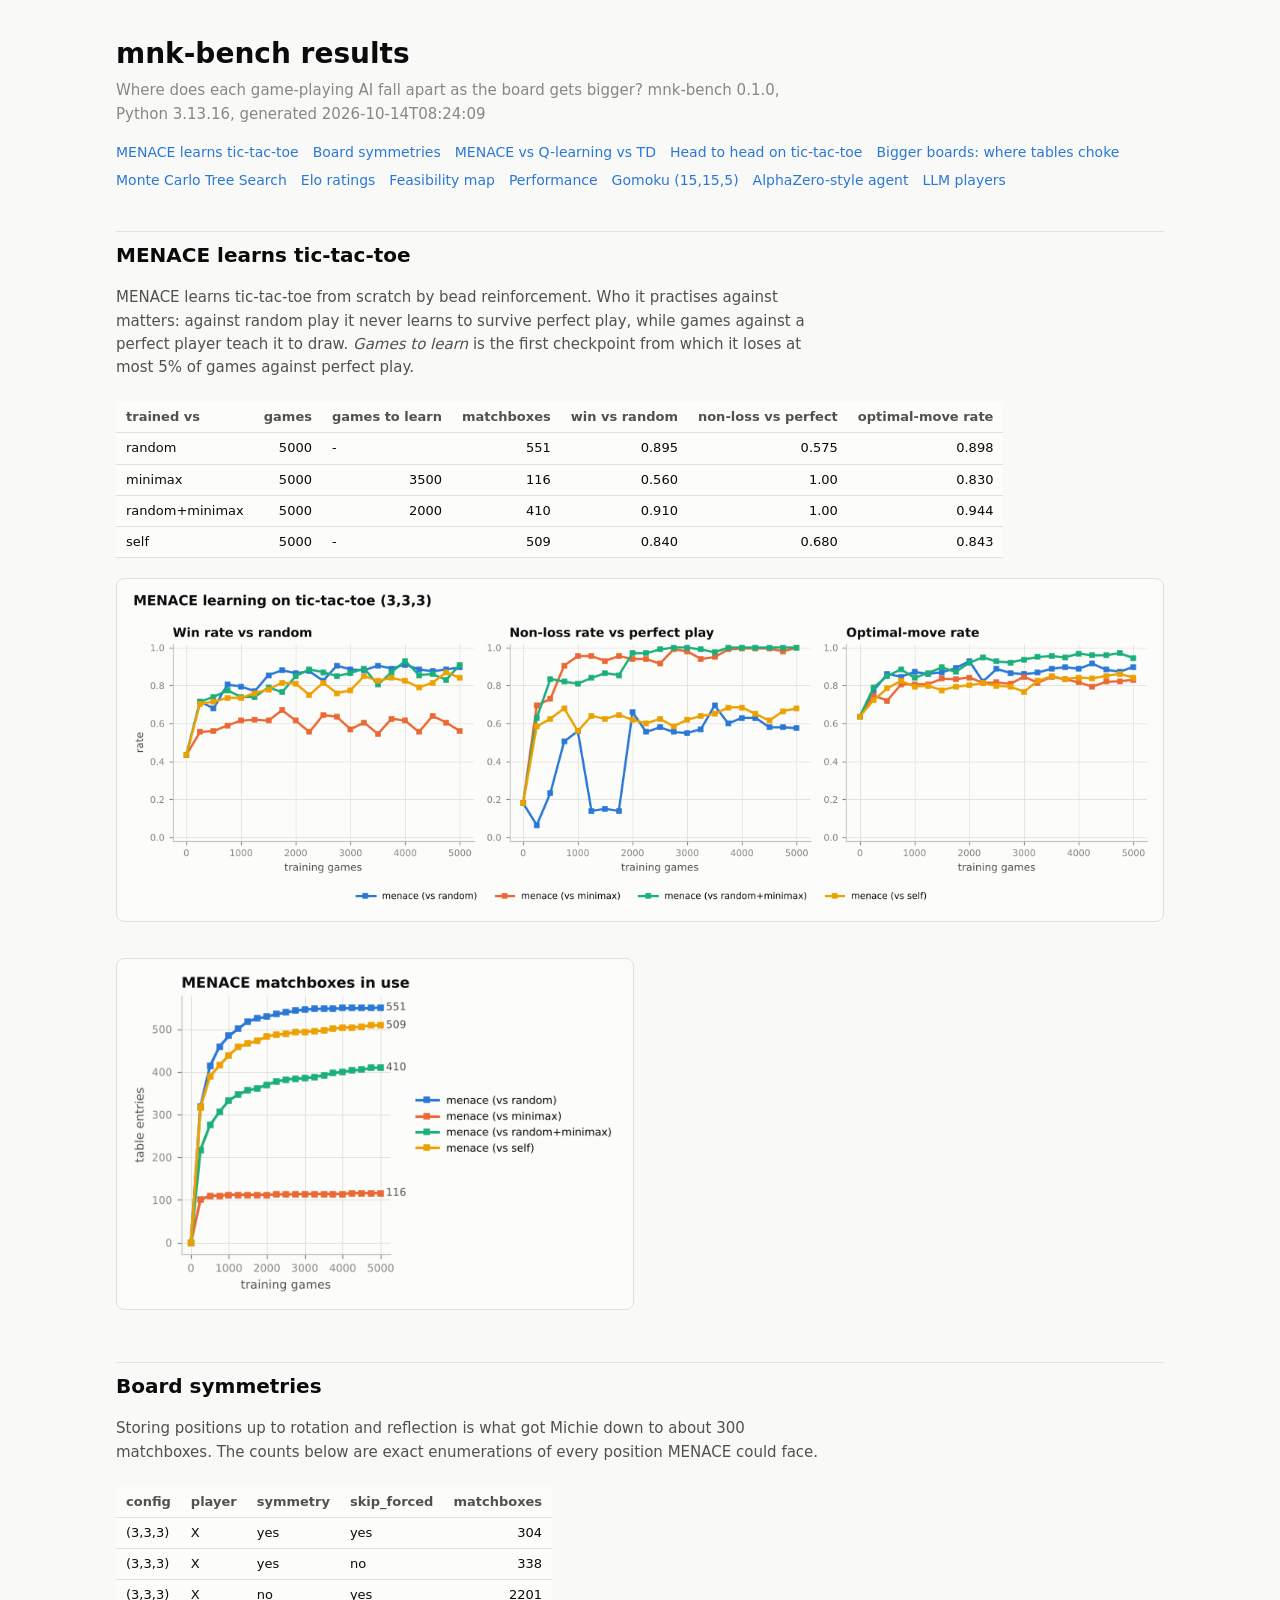
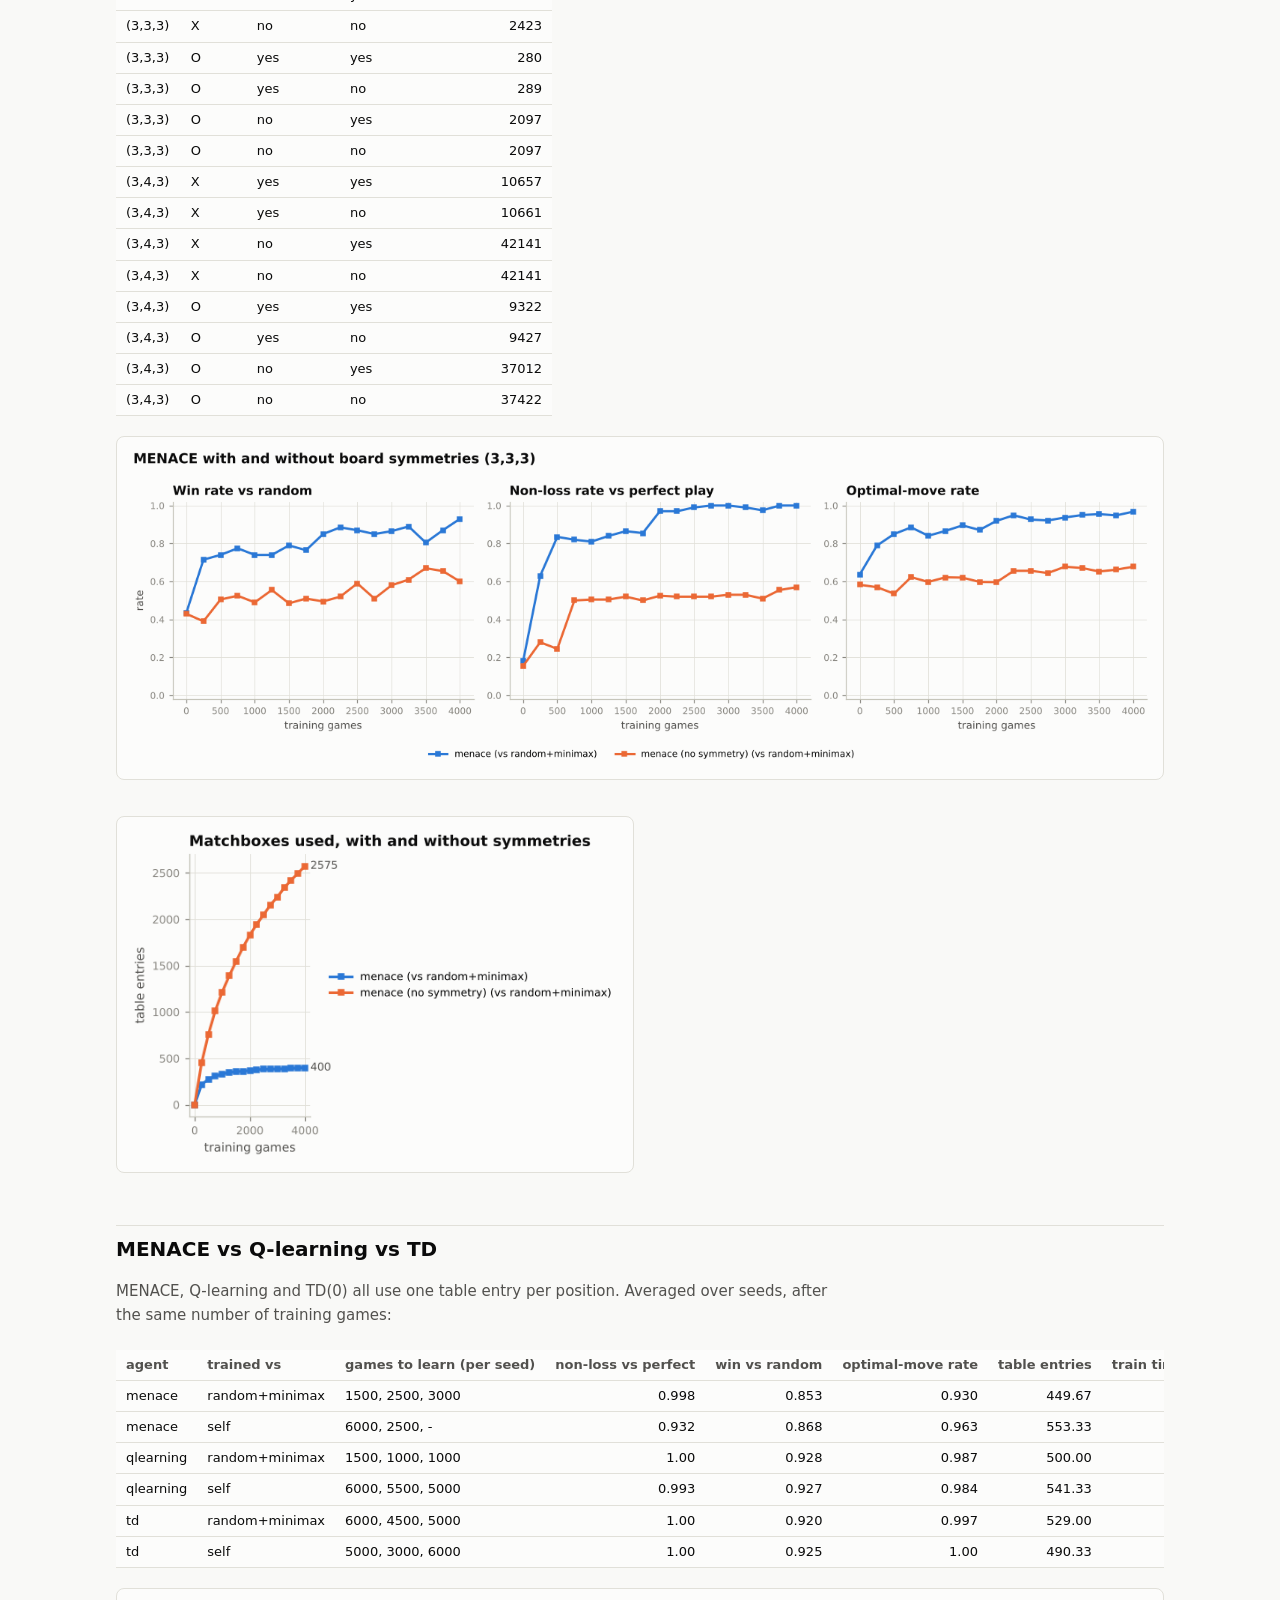
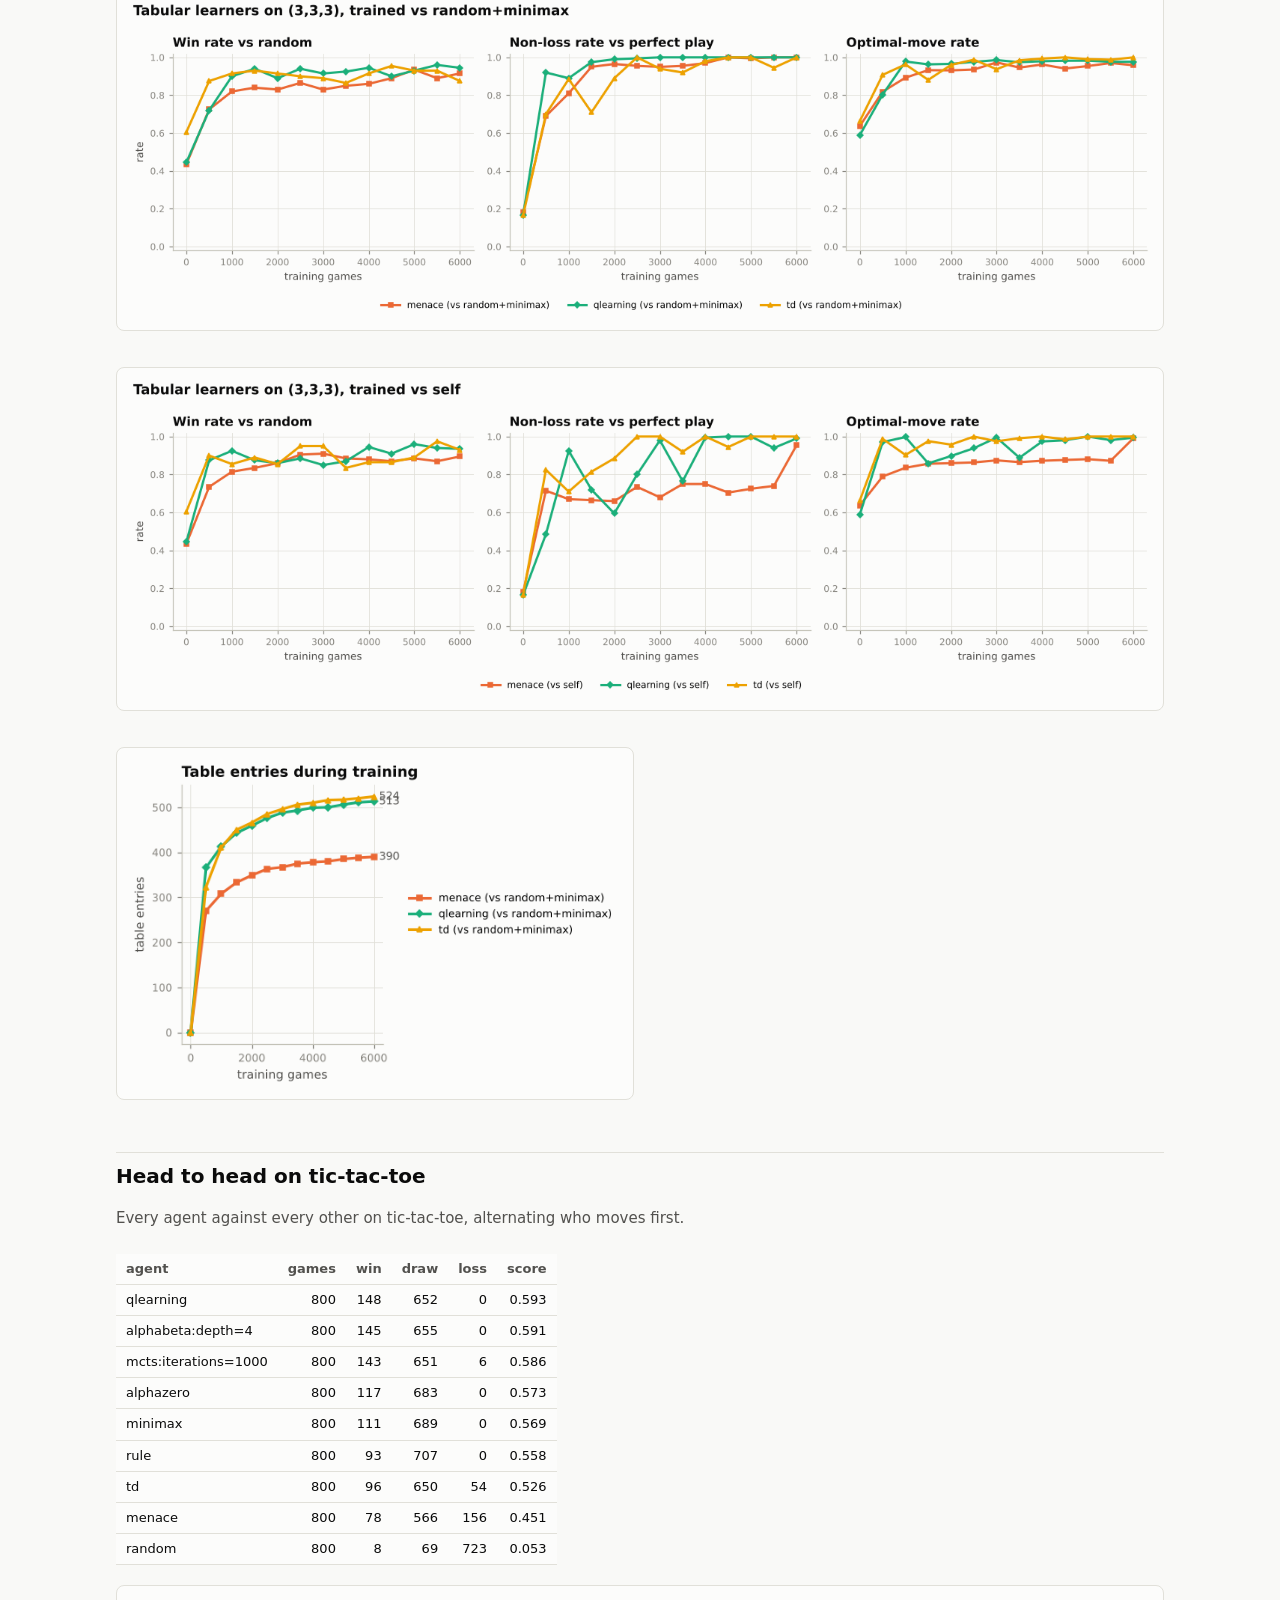
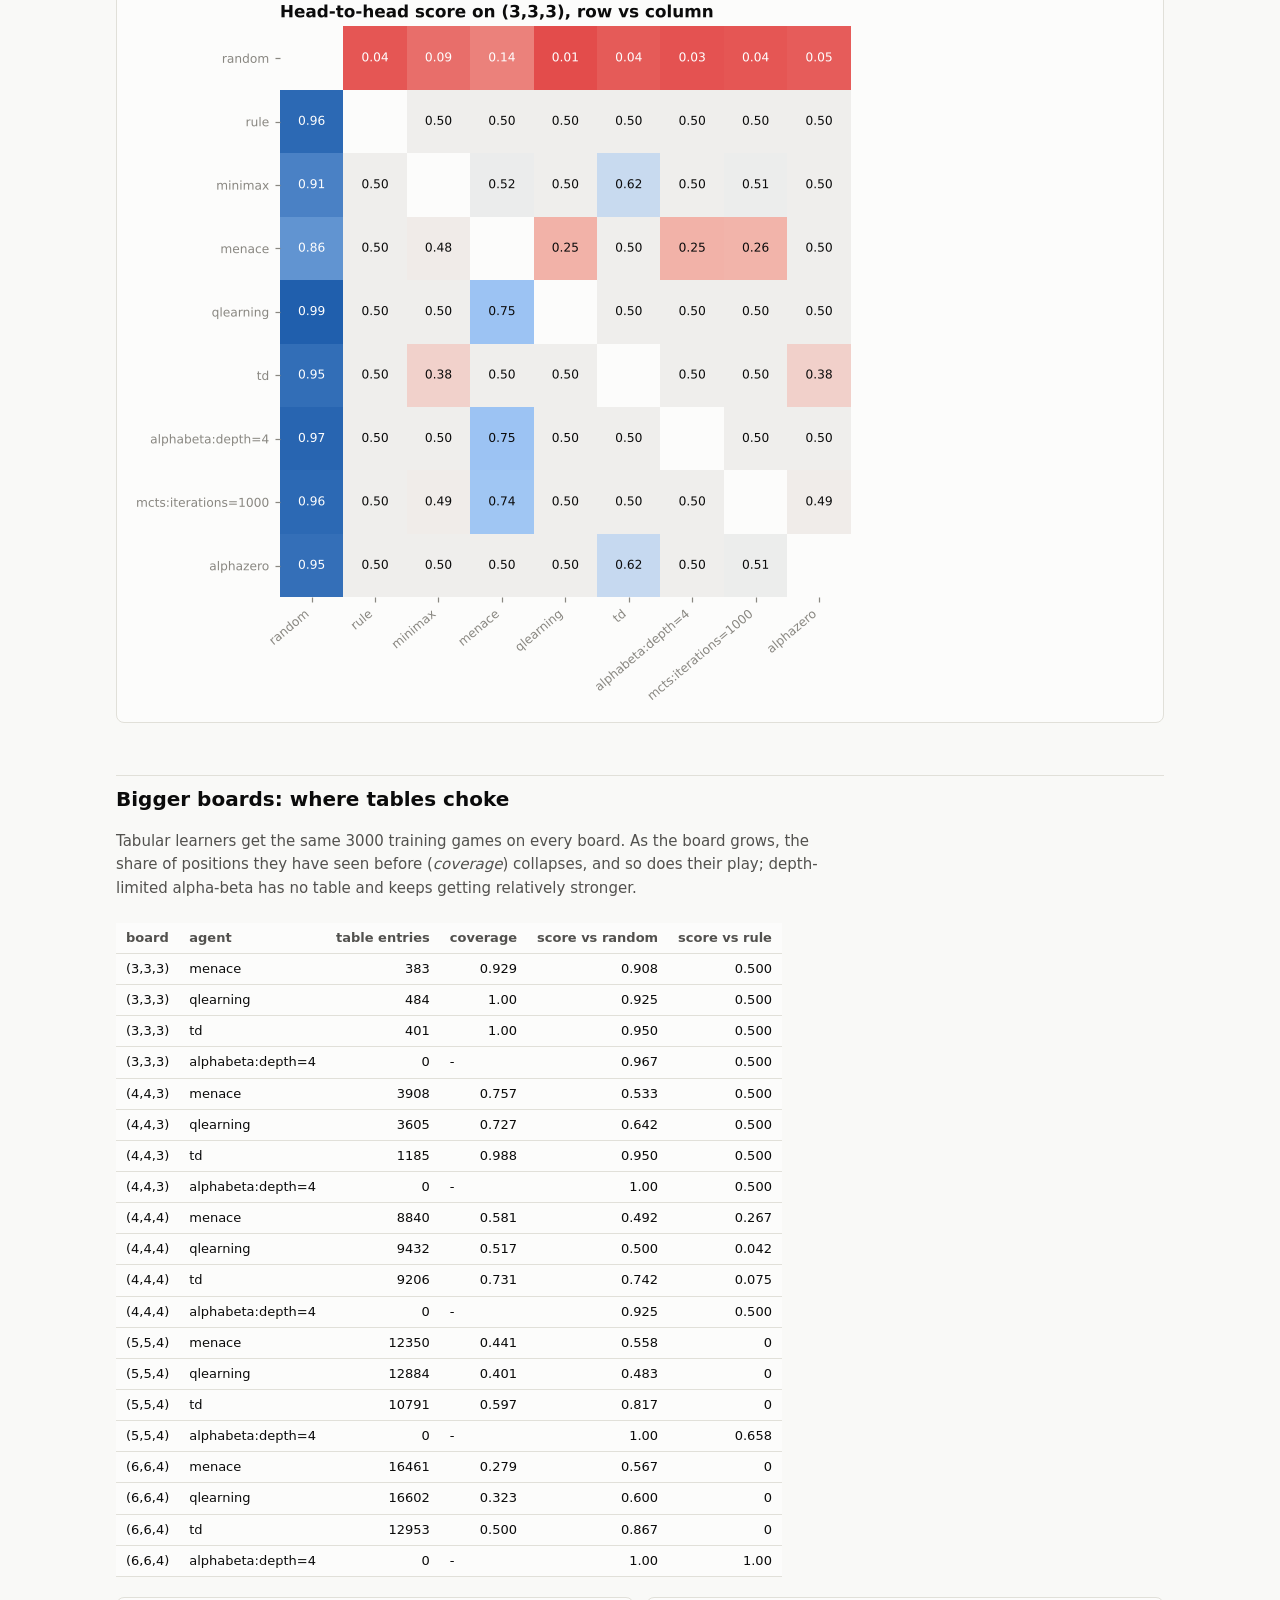
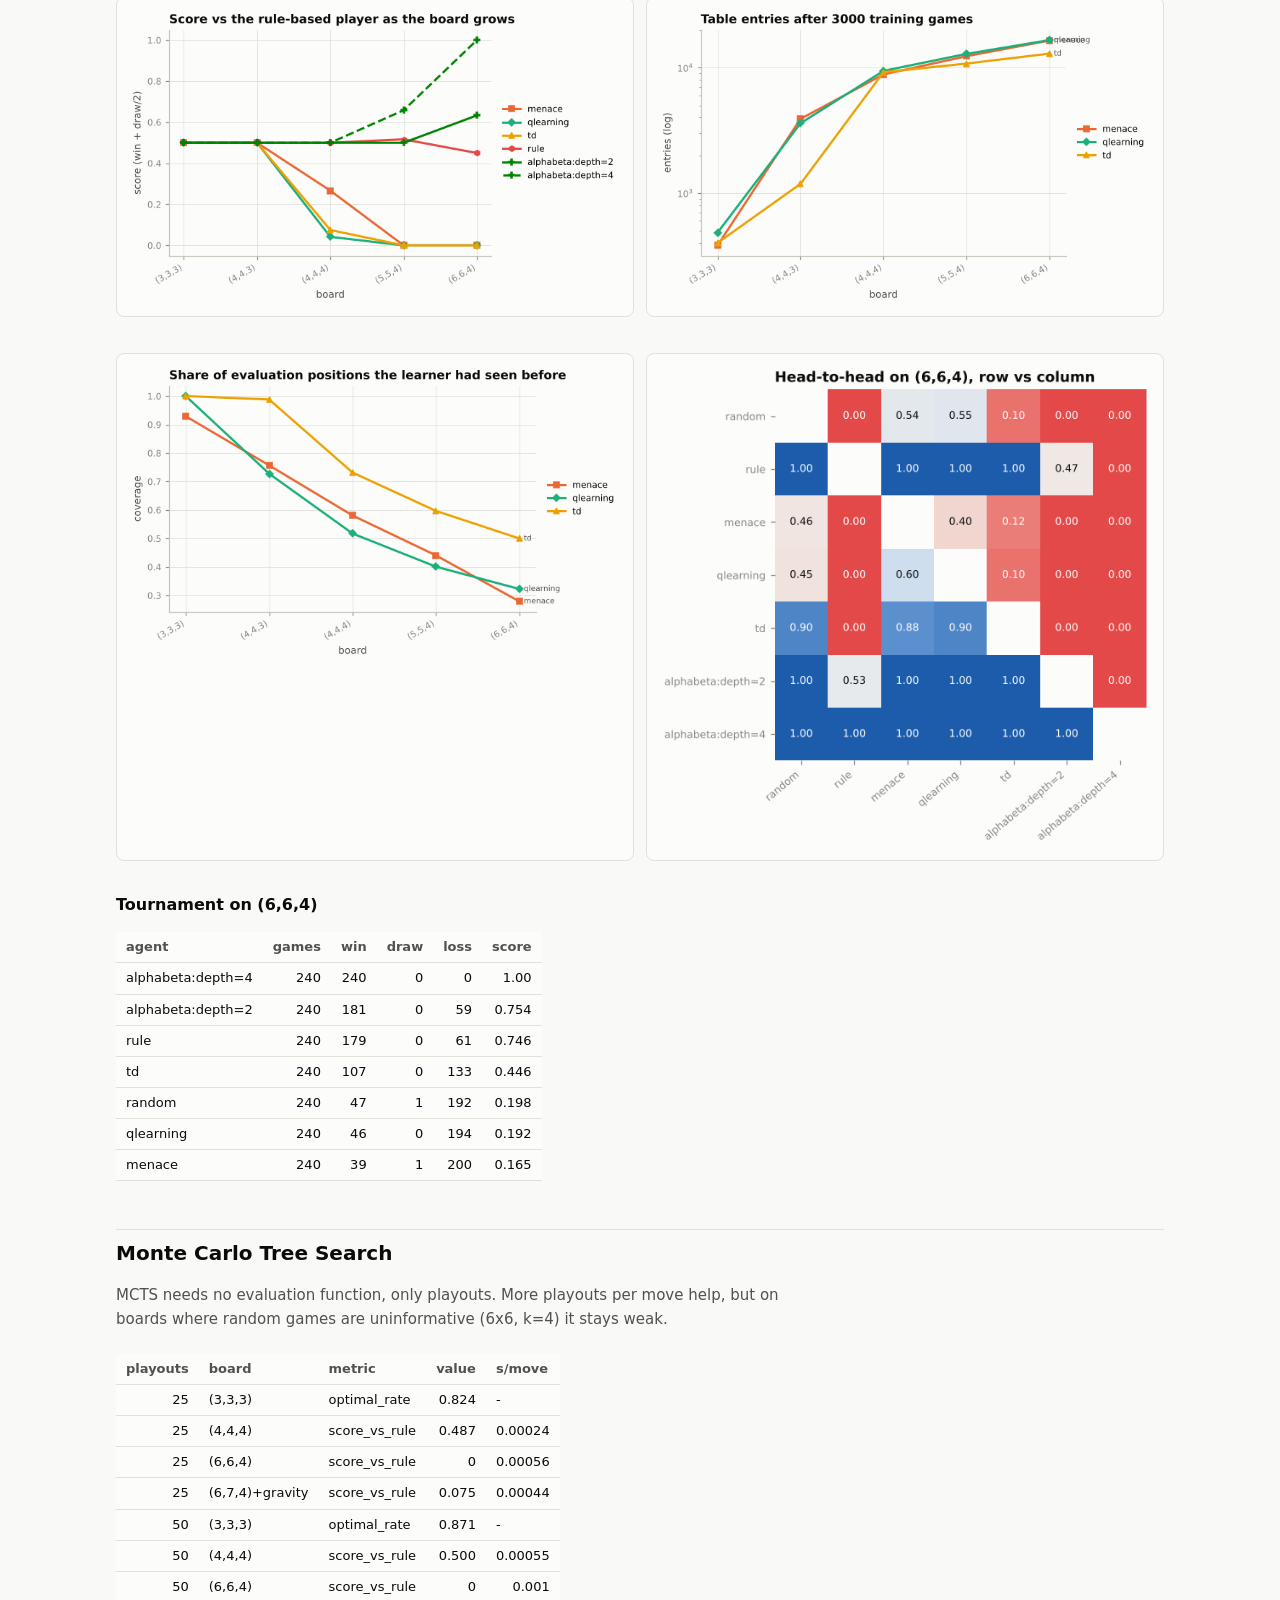
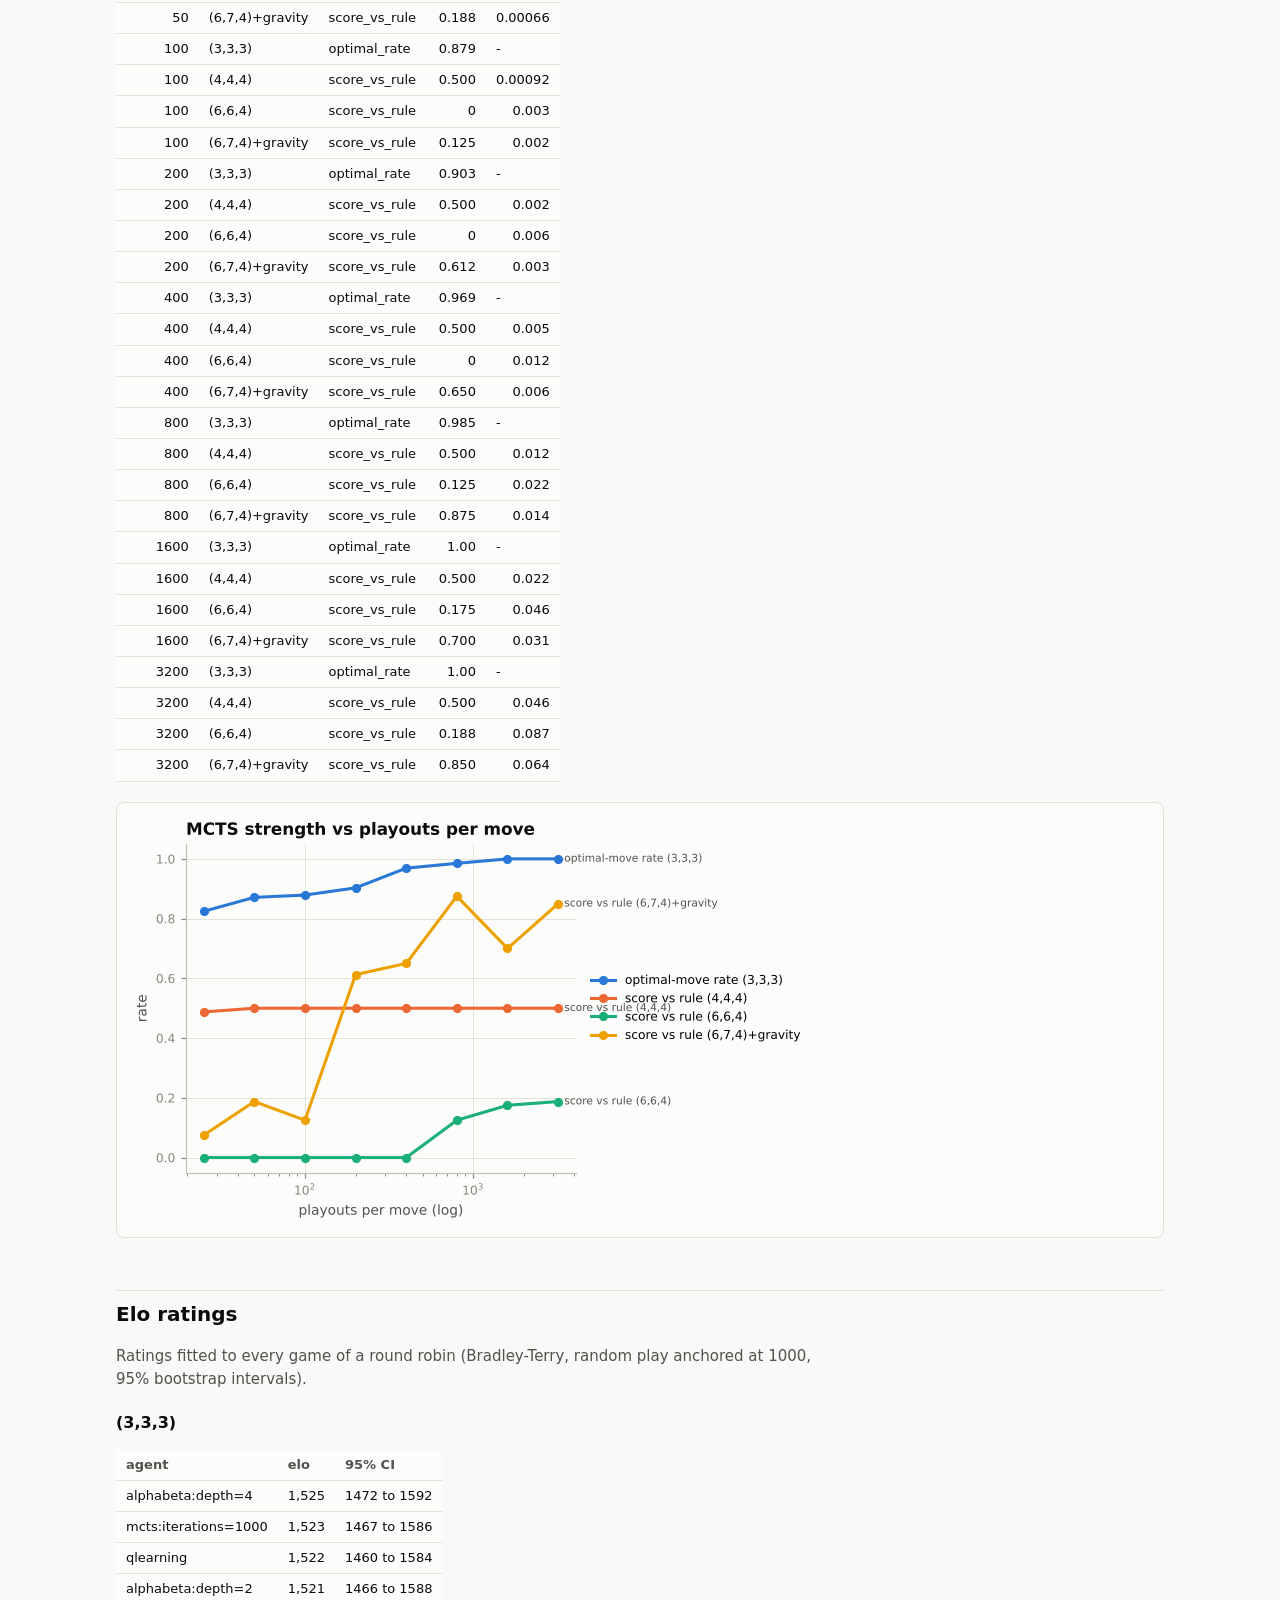
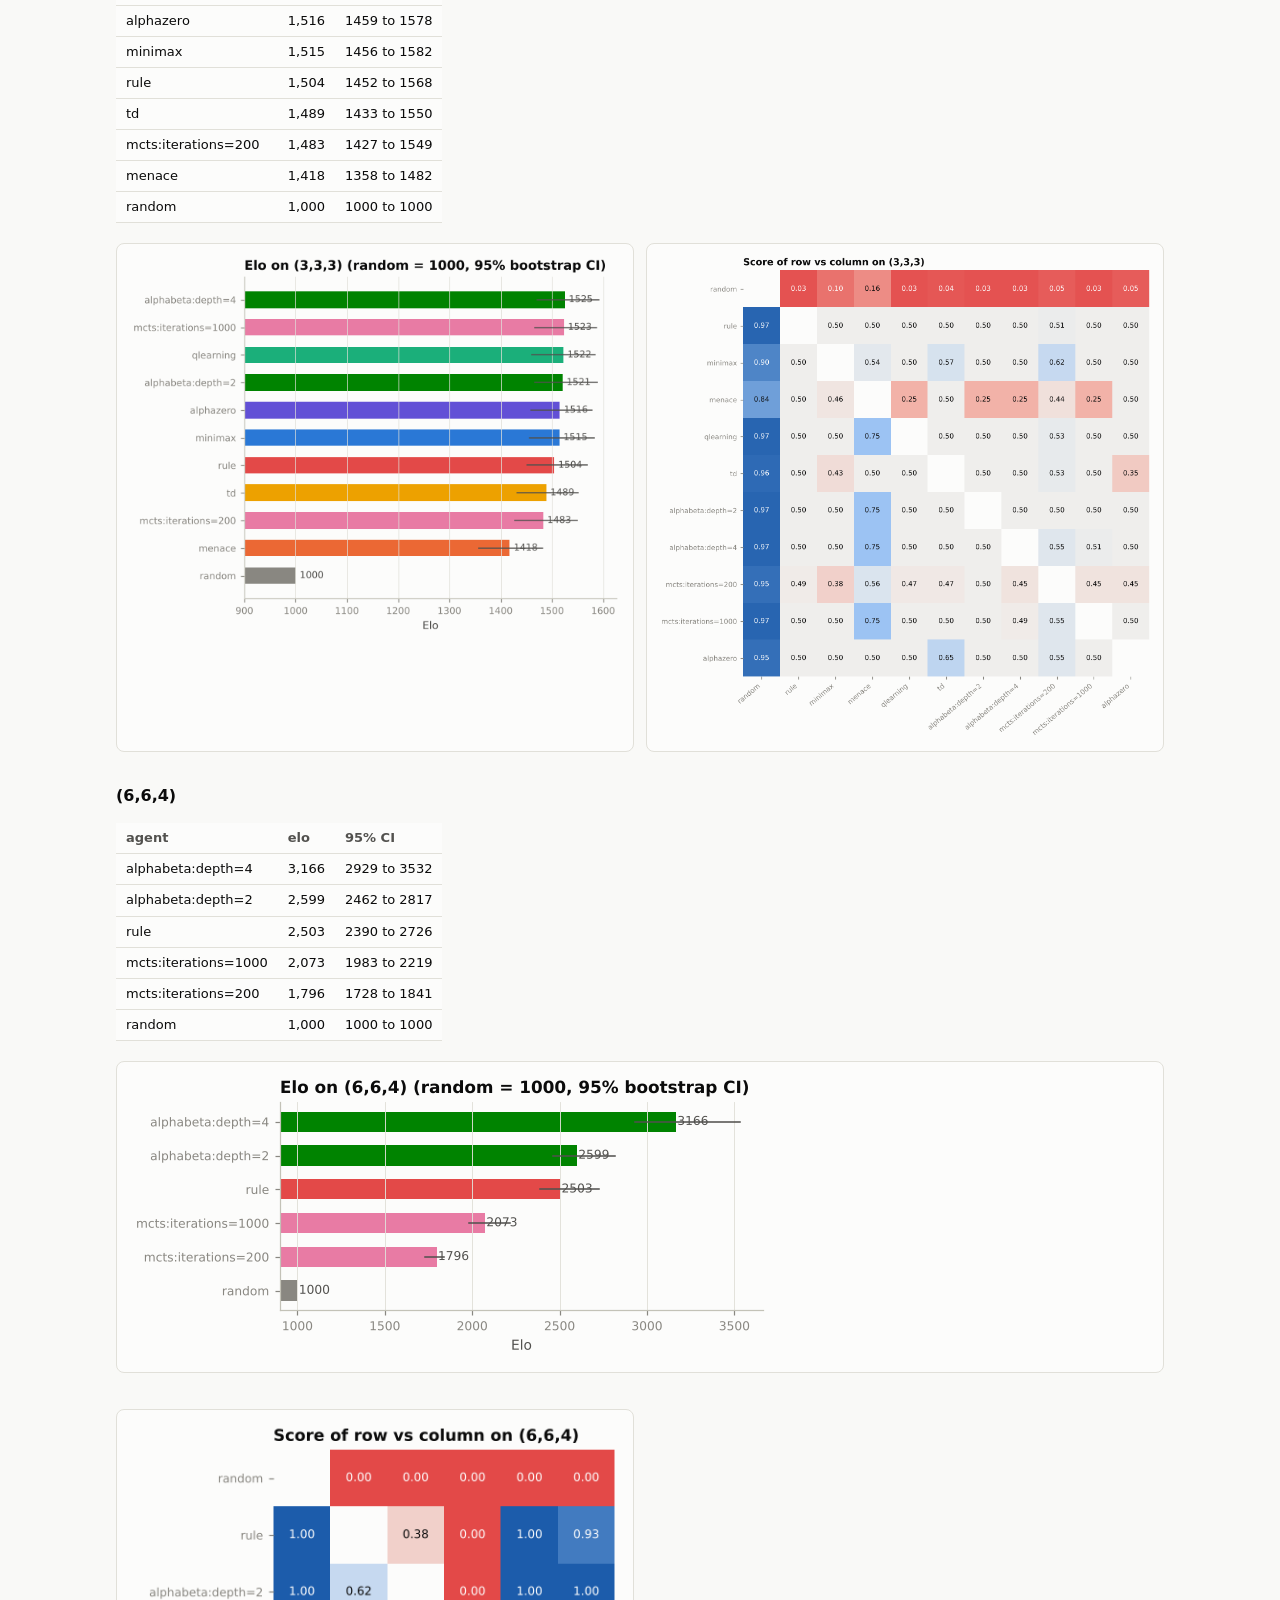
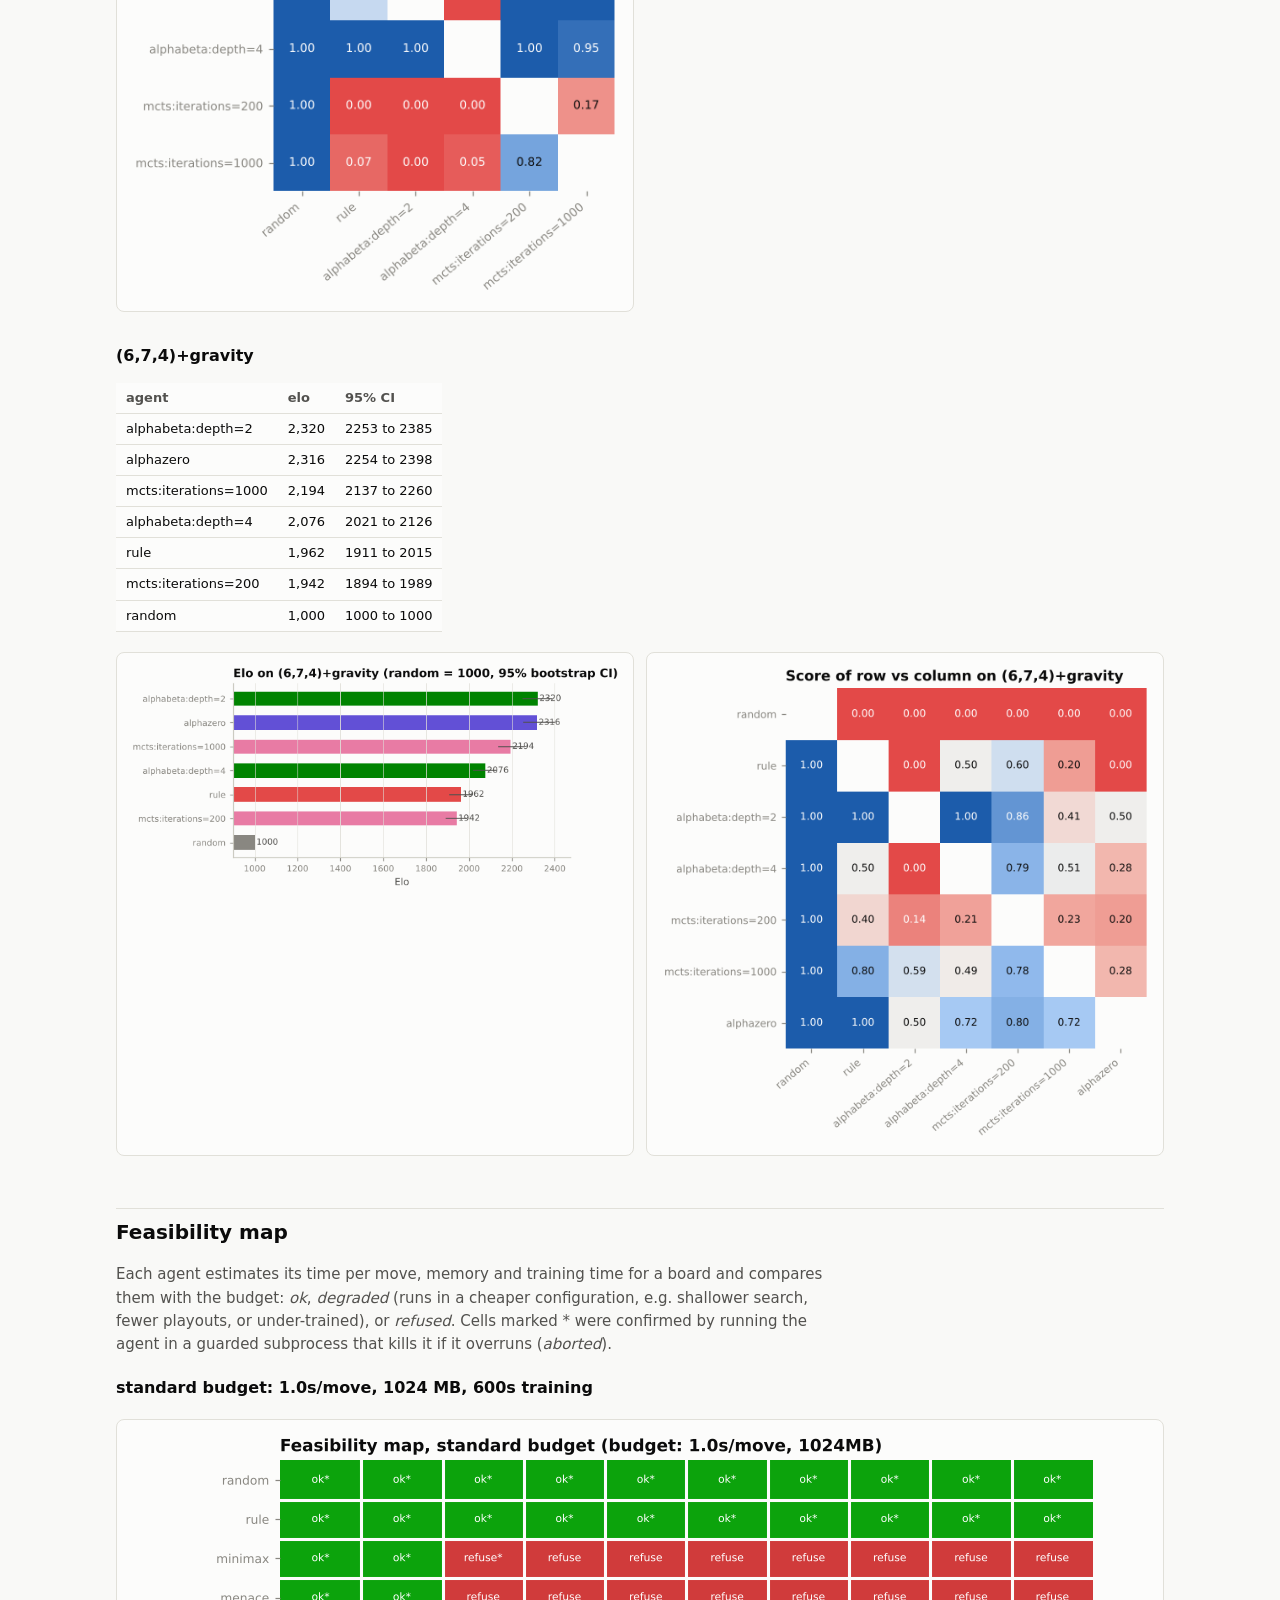
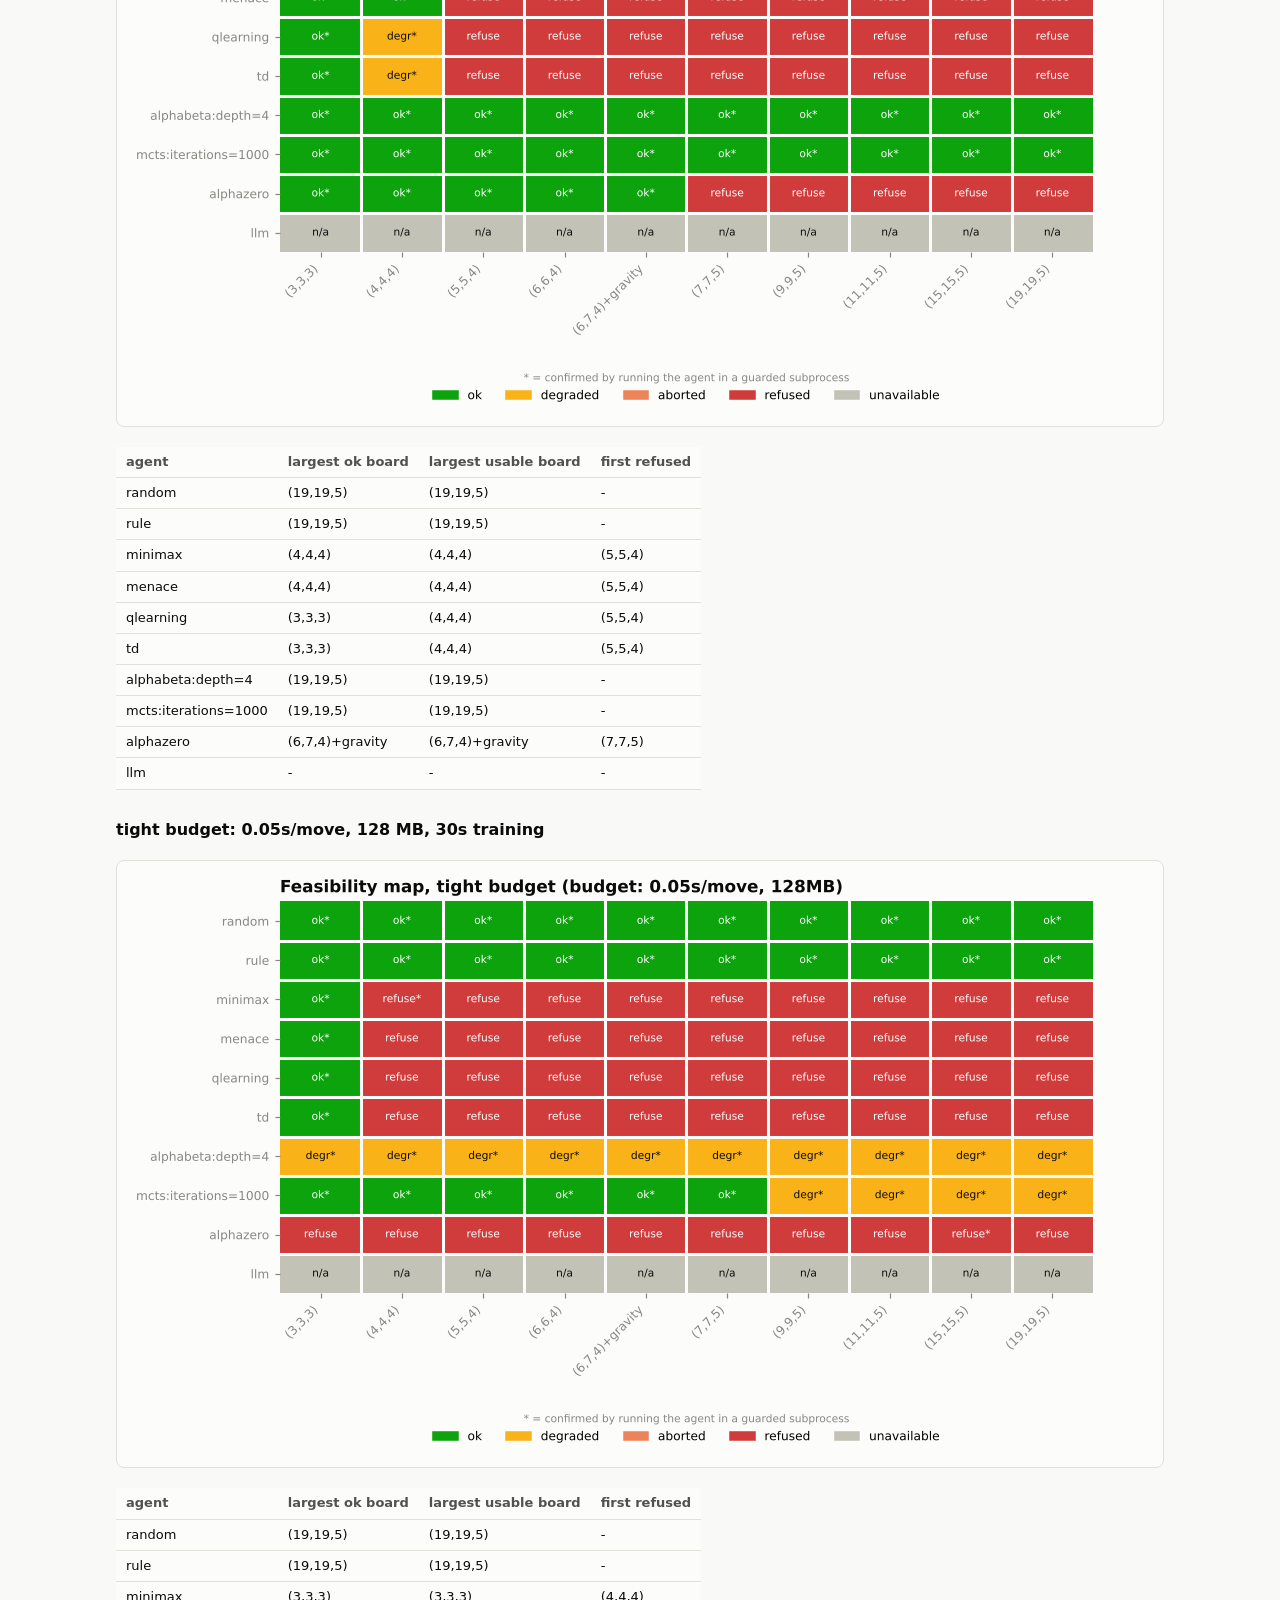
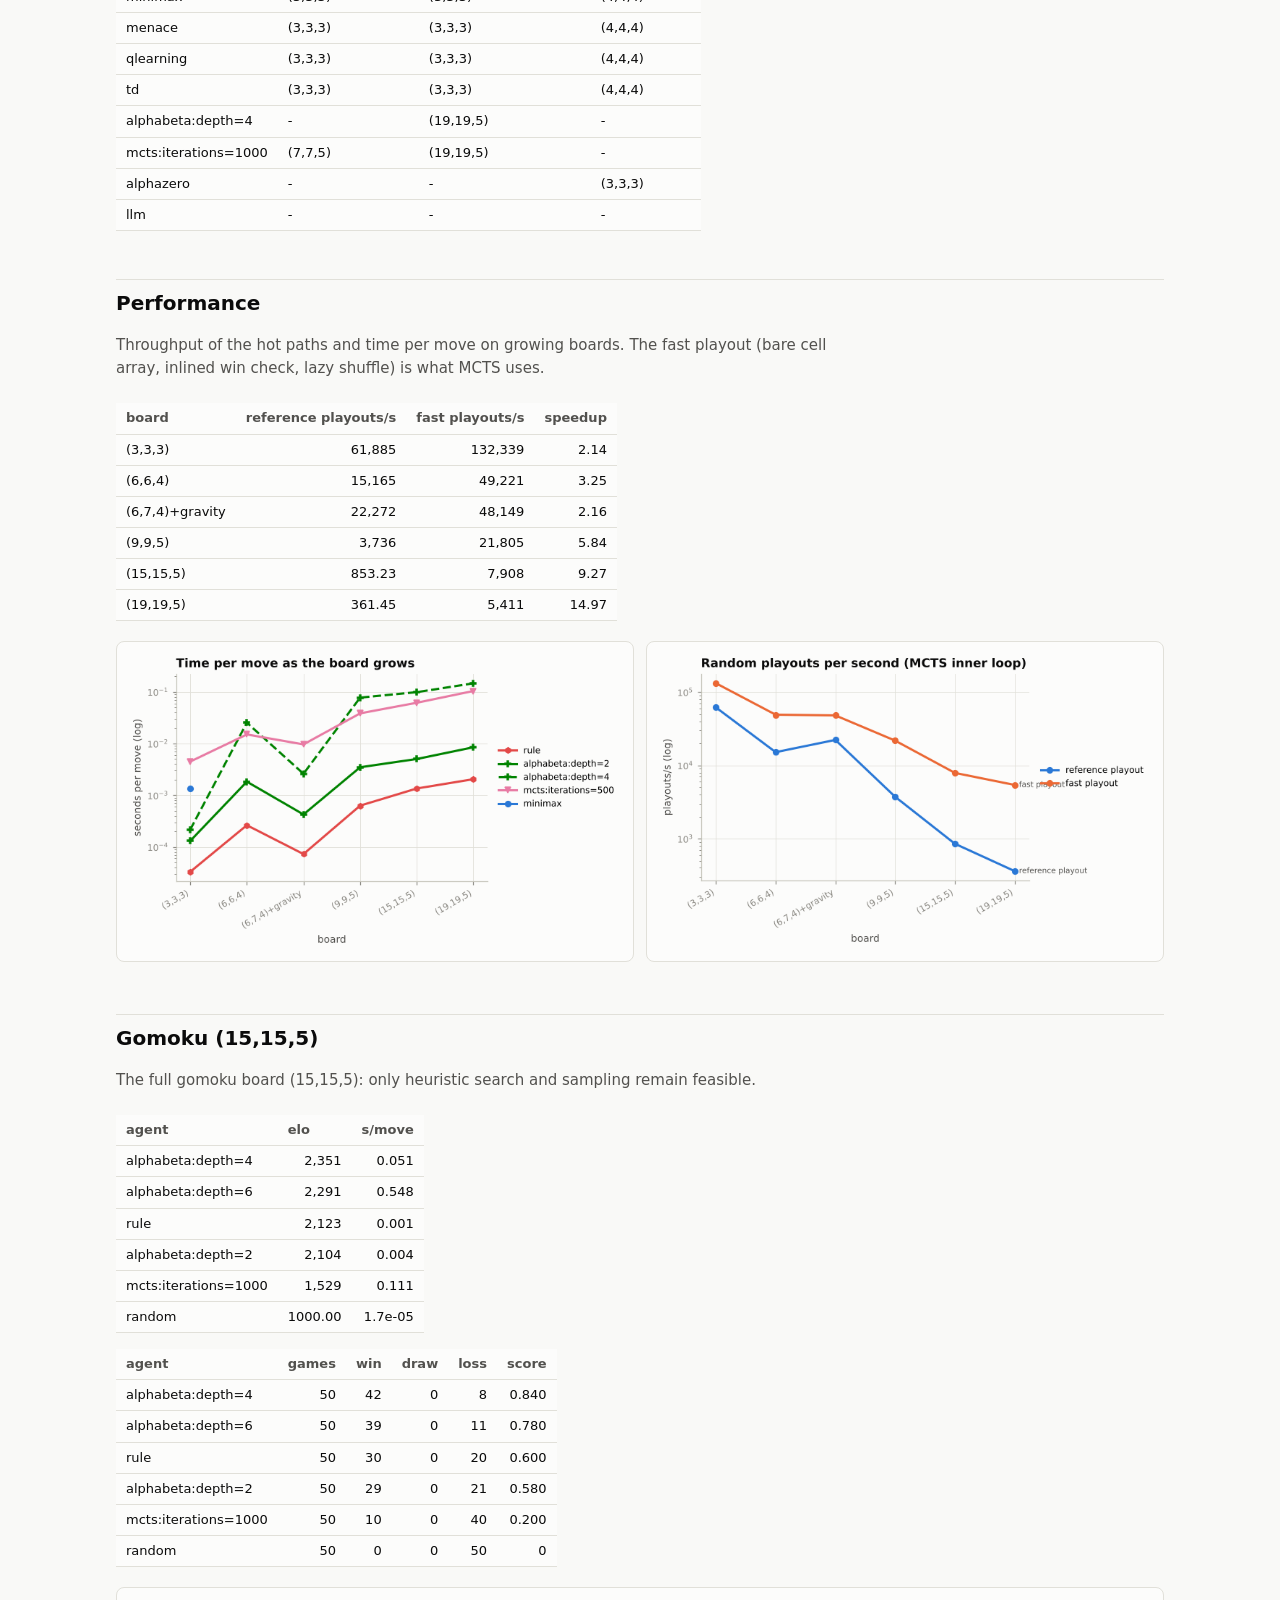
==== docs/results/index.html @ 7d1051df "Final results, feasibility probe fix and README - Regenerate every experiment with the final code (M" ====
<!doctype html>
<html lang="en"><head><meta charset="utf-8">
<meta name="viewport" content="width=device-width, initial-scale=1">
<title>mnk-bench results</title><style>
:root { --bg:#f9f9f7; --surface:#fcfcfb; --ink:#0b0b0b; --ink2:#52514e; --muted:#898781;
  --line:#e1e0d9; --accent:#2a78d6; --ok:#0ca30c; --warn:#fab219; --bad:#d03b3b; }
@media (prefers-color-scheme: dark) { :root:not([data-theme="light"]) {
  --bg:#0d0d0d; --surface:#1a1a19; --ink:#f0efec; --ink2:#c3c2b7; --muted:#898781; --line:#2c2c2a;
  --accent:#3987e5; } }
:root[data-theme="dark"] { --bg:#0d0d0d; --surface:#1a1a19; --ink:#f0efec; --ink2:#c3c2b7;
  --muted:#898781; --line:#2c2c2a; --accent:#3987e5; }
* { box-sizing: border-box; }
body { margin:0; background:var(--bg); color:var(--ink);
  font:15px/1.55 system-ui,-apple-system,"Segoe UI",sans-serif; }
main { max-width: 1080px; margin: 0 auto; padding: 24px 16px 64px; }
h1 { font-size: 28px; margin: 8px 0 4px; }
h2 { font-size: 20px; margin: 40px 0 8px; padding-top: 8px; border-top: 1px solid var(--line); }
h3 { font-size: 16px; margin: 20px 0 6px; }
p, li { color: var(--ink2); max-width: 75ch; }
.sub { color: var(--muted); margin-top: 0; }
nav { display:flex; flex-wrap:wrap; gap:6px 14px; margin: 16px 0; }
nav a { color: var(--accent); text-decoration: none; font-size: 14px; }
figure { margin: 12px 0; background: var(--surface); border:1px solid var(--line); border-radius: 8px;
  padding: 8px; overflow-x: auto; }
figure img { max-width: 100%; height: auto; display: block; }
.grid { display:grid; grid-template-columns: repeat(auto-fit, minmax(min(420px, 100%), 1fr)); gap: 12px; }
.grid figure.wide { grid-column: 1 / -1; }
@media (max-width: 520px) { .grid { grid-template-columns: minmax(0, 1fr); } }
main > *, section > * { min-width: 0; }
.tablewrap { overflow-x: auto; }
table { border-collapse: collapse; font-size: 13px; margin: 8px 0; background: var(--surface); }
th, td { padding: 5px 10px; border-bottom: 1px solid var(--line); text-align: left; white-space: nowrap; }
th { color: var(--ink2); font-weight: 600; }
td.num { text-align: right; font-variant-numeric: tabular-nums; }
.pill { display:inline-block; padding: 0 8px; border-radius: 10px; font-size: 12px; color:#fff; }
.ok { background: var(--ok); } .degraded { background: var(--warn); color:#0b0b0b; }
.refused { background: var(--bad); } .aborted { background:#ec835a; color:#0b0b0b; }
.unavailable { background: var(--muted); }
code { font-size: 13px; }
</style></head>
<body><main>
<h1>mnk-bench results</h1>
<p class="sub">Where does each game-playing AI fall apart as the board gets bigger? mnk-bench 0.1.0, Python 3.13.16, generated 2026-10-14T08:24:09</p>
<nav><a href="#menace">MENACE learns tic-tac-toe</a><a href="#symmetry">Board symmetries</a><a href="#tabular">MENACE vs Q-learning vs TD</a><a href="#h2h">Head to head on tic-tac-toe</a><a href="#bigboards">Bigger boards: where tables choke</a><a href="#mcts">Monte Carlo Tree Search</a><a href="#elo">Elo ratings</a><a href="#feasibility">Feasibility map</a><a href="#perf">Performance</a><a href="#gomoku">Gomoku (15,15,5)</a><a href="#alphazero">AlphaZero-style agent</a><a href="#llm">LLM players</a></nav>
<section id="menace"><h2>MENACE learns tic-tac-toe</h2><p>MENACE learns tic-tac-toe from scratch by bead reinforcement. Who it practises against matters: against random play it never learns to survive perfect play, while games against a perfect player teach it to draw. <em>Games to learn</em> is the first checkpoint from which it loses at most 5% of games against perfect play.</p><div class="tablewrap"><table><thead><tr><th>trained vs</th><th>games</th><th>games to learn</th><th>matchboxes</th><th>win vs random</th><th>non-loss vs perfect</th><th>optimal-move rate</th></tr></thead><tbody><tr><td>random</td><td class="num">5000</td><td>-</td><td class="num">551</td><td class="num">0.895</td><td class="num">0.575</td><td class="num">0.898</td></tr><tr><td>minimax</td><td class="num">5000</td><td class="num">3500</td><td class="num">116</td><td class="num">0.560</td><td class="num">1.00</td><td class="num">0.830</td></tr><tr><td>random+minimax</td><td class="num">5000</td><td class="num">2000</td><td class="num">410</td><td class="num">0.910</td><td class="num">1.00</td><td class="num">0.944</td></tr><tr><td>self</td><td class="num">5000</td><td>-</td><td class="num">509</td><td class="num">0.840</td><td class="num">0.680</td><td class="num">0.843</td></tr></tbody></table></div><div class="grid"><figure class="wide"><img src="menace/menace_learning.png" alt="MENACE learning curves" loading="lazy"></figure><figure><img src="menace/menace_boxes.png" alt="MENACE matchboxes in use" loading="lazy"></figure></div></section><section id="symmetry"><h2>Board symmetries</h2><p>Storing positions up to rotation and reflection is what got Michie down to about 300 matchboxes. The counts below are exact enumerations of every position MENACE could face.</p><div class="tablewrap"><table><thead><tr><th>config</th><th>player</th><th>symmetry</th><th>skip_forced</th><th>matchboxes</th></tr></thead><tbody><tr><td>(3,3,3)</td><td>X</td><td>yes</td><td>yes</td><td class="num">304</td></tr><tr><td>(3,3,3)</td><td>X</td><td>yes</td><td>no</td><td class="num">338</td></tr><tr><td>(3,3,3)</td><td>X</td><td>no</td><td>yes</td><td class="num">2201</td></tr><tr><td>(3,3,3)</td><td>X</td><td>no</td><td>no</td><td class="num">2423</td></tr><tr><td>(3,3,3)</td><td>O</td><td>yes</td><td>yes</td><td class="num">280</td></tr><tr><td>(3,3,3)</td><td>O</td><td>yes</td><td>no</td><td class="num">289</td></tr><tr><td>(3,3,3)</td><td>O</td><td>no</td><td>yes</td><td class="num">2097</td></tr><tr><td>(3,3,3)</td><td>O</td><td>no</td><td>no</td><td class="num">2097</td></tr><tr><td>(3,4,3)</td><td>X</td><td>yes</td><td>yes</td><td class="num">10657</td></tr><tr><td>(3,4,3)</td><td>X</td><td>yes</td><td>no</td><td class="num">10661</td></tr><tr><td>(3,4,3)</td><td>X</td><td>no</td><td>yes</td><td class="num">42141</td></tr><tr><td>(3,4,3)</td><td>X</td><td>no</td><td>no</td><td class="num">42141</td></tr><tr><td>(3,4,3)</td><td>O</td><td>yes</td><td>yes</td><td class="num">9322</td></tr><tr><td>(3,4,3)</td><td>O</td><td>yes</td><td>no</td><td class="num">9427</td></tr><tr><td>(3,4,3)</td><td>O</td><td>no</td><td>yes</td><td class="num">37012</td></tr><tr><td>(3,4,3)</td><td>O</td><td>no</td><td>no</td><td class="num">37422</td></tr></tbody></table></div><div class="grid"><figure class="wide"><img src="symmetry/symmetry_learning.png" alt="learning with and without symmetry" loading="lazy"></figure><figure><img src="symmetry/symmetry_boxes.png" alt="matchboxes with and without symmetry" loading="lazy"></figure></div></section><section id="tabular"><h2>MENACE vs Q-learning vs TD</h2><p>MENACE, Q-learning and TD(0) all use one table entry per position. Averaged over seeds, after the same number of training games:</p><div class="tablewrap"><table><thead><tr><th>agent</th><th>trained vs</th><th>games to learn (per seed)</th><th>non-loss vs perfect</th><th>win vs random</th><th>optimal-move rate</th><th>table entries</th><th>train time (s)</th></tr></thead><tbody><tr><td>menace</td><td>random+minimax</td><td>1500, 2500, 3000</td><td class="num">0.998</td><td class="num">0.853</td><td class="num">0.930</td><td class="num">449.67</td><td class="num">1.30</td></tr><tr><td>menace</td><td>self</td><td>6000, 2500, -</td><td class="num">0.932</td><td class="num">0.868</td><td class="num">0.963</td><td class="num">553.33</td><td class="num">0.317</td></tr><tr><td>qlearning</td><td>random+minimax</td><td>1500, 1000, 1000</td><td class="num">1.00</td><td class="num">0.928</td><td class="num">0.987</td><td class="num">500.00</td><td class="num">1.29</td></tr><tr><td>qlearning</td><td>self</td><td>6000, 5500, 5000</td><td class="num">0.993</td><td class="num">0.927</td><td class="num">0.984</td><td class="num">541.33</td><td class="num">0.397</td></tr><tr><td>td</td><td>random+minimax</td><td>6000, 4500, 5000</td><td class="num">1.00</td><td class="num">0.920</td><td class="num">0.997</td><td class="num">529.00</td><td class="num">1.91</td></tr><tr><td>td</td><td>self</td><td>5000, 3000, 6000</td><td class="num">1.00</td><td class="num">0.925</td><td class="num">1.00</td><td class="num">490.33</td><td class="num">1.26</td></tr></tbody></table></div><div class="grid"><figure class="wide"><img src="tabular/tabular_mixed.png" alt="tabular learners, mixed opponents" loading="lazy"></figure><figure class="wide"><img src="tabular/tabular_selfplay.png" alt="tabular learners, self-play" loading="lazy"></figure><figure><img src="tabular/tabular_tables.png" alt="table growth" loading="lazy"></figure></div></section><section id="h2h"><h2>Head to head on tic-tac-toe</h2><p>Every agent against every other on tic-tac-toe, alternating who moves first.</p><div class="tablewrap"><table><thead><tr><th>agent</th><th>games</th><th>win</th><th>draw</th><th>loss</th><th>score</th></tr></thead><tbody><tr><td>qlearning</td><td class="num">800</td><td class="num">148</td><td class="num">652</td><td class="num">0</td><td class="num">0.593</td></tr><tr><td>alphabeta:depth=4</td><td class="num">800</td><td class="num">145</td><td class="num">655</td><td class="num">0</td><td class="num">0.591</td></tr><tr><td>mcts:iterations=1000</td><td class="num">800</td><td class="num">143</td><td class="num">651</td><td class="num">6</td><td class="num">0.586</td></tr><tr><td>alphazero</td><td class="num">800</td><td class="num">117</td><td class="num">683</td><td class="num">0</td><td class="num">0.573</td></tr><tr><td>minimax</td><td class="num">800</td><td class="num">111</td><td class="num">689</td><td class="num">0</td><td class="num">0.569</td></tr><tr><td>rule</td><td class="num">800</td><td class="num">93</td><td class="num">707</td><td class="num">0</td><td class="num">0.558</td></tr><tr><td>td</td><td class="num">800</td><td class="num">96</td><td class="num">650</td><td class="num">54</td><td class="num">0.526</td></tr><tr><td>menace</td><td class="num">800</td><td class="num">78</td><td class="num">566</td><td class="num">156</td><td class="num">0.451</td></tr><tr><td>random</td><td class="num">800</td><td class="num">8</td><td class="num">69</td><td class="num">723</td><td class="num">0.053</td></tr></tbody></table></div><div class="grid"><figure><img src="h2h/h2h_matrix.png" alt="head-to-head matrix" loading="lazy"></figure></div></section><section id="bigboards"><h2>Bigger boards: where tables choke</h2><p>Tabular learners get the same 3000 training games on every board. As the board grows, the share of positions they have seen before (<em>coverage</em>) collapses, and so does their play; depth-limited alpha-beta has no table and keeps getting relatively stronger.</p><div class="tablewrap"><table><thead><tr><th>board</th><th>agent</th><th>table entries</th><th>coverage</th><th>score vs random</th><th>score vs rule</th></tr></thead><tbody><tr><td>(3,3,3)</td><td>menace</td><td class="num">383</td><td class="num">0.929</td><td class="num">0.908</td><td class="num">0.500</td></tr><tr><td>(3,3,3)</td><td>qlearning</td><td class="num">484</td><td class="num">1.00</td><td class="num">0.925</td><td class="num">0.500</td></tr><tr><td>(3,3,3)</td><td>td</td><td class="num">401</td><td class="num">1.00</td><td class="num">0.950</td><td class="num">0.500</td></tr><tr><td>(3,3,3)</td><td>alphabeta:depth=4</td><td class="num">0</td><td>-</td><td class="num">0.967</td><td class="num">0.500</td></tr><tr><td>(4,4,3)</td><td>menace</td><td class="num">3908</td><td class="num">0.757</td><td class="num">0.533</td><td class="num">0.500</td></tr><tr><td>(4,4,3)</td><td>qlearning</td><td class="num">3605</td><td class="num">0.727</td><td class="num">0.642</td><td class="num">0.500</td></tr><tr><td>(4,4,3)</td><td>td</td><td class="num">1185</td><td class="num">0.988</td><td class="num">0.950</td><td class="num">0.500</td></tr><tr><td>(4,4,3)</td><td>alphabeta:depth=4</td><td class="num">0</td><td>-</td><td class="num">1.00</td><td class="num">0.500</td></tr><tr><td>(4,4,4)</td><td>menace</td><td class="num">8840</td><td class="num">0.581</td><td class="num">0.492</td><td class="num">0.267</td></tr><tr><td>(4,4,4)</td><td>qlearning</td><td class="num">9432</td><td class="num">0.517</td><td class="num">0.500</td><td class="num">0.042</td></tr><tr><td>(4,4,4)</td><td>td</td><td class="num">9206</td><td class="num">0.731</td><td class="num">0.742</td><td class="num">0.075</td></tr><tr><td>(4,4,4)</td><td>alphabeta:depth=4</td><td class="num">0</td><td>-</td><td class="num">0.925</td><td class="num">0.500</td></tr><tr><td>(5,5,4)</td><td>menace</td><td class="num">12350</td><td class="num">0.441</td><td class="num">0.558</td><td class="num">0</td></tr><tr><td>(5,5,4)</td><td>qlearning</td><td class="num">12884</td><td class="num">0.401</td><td class="num">0.483</td><td class="num">0</td></tr><tr><td>(5,5,4)</td><td>td</td><td class="num">10791</td><td class="num">0.597</td><td class="num">0.817</td><td class="num">0</td></tr><tr><td>(5,5,4)</td><td>alphabeta:depth=4</td><td class="num">0</td><td>-</td><td class="num">1.00</td><td class="num">0.658</td></tr><tr><td>(6,6,4)</td><td>menace</td><td class="num">16461</td><td class="num">0.279</td><td class="num">0.567</td><td class="num">0</td></tr><tr><td>(6,6,4)</td><td>qlearning</td><td class="num">16602</td><td class="num">0.323</td><td class="num">0.600</td><td class="num">0</td></tr><tr><td>(6,6,4)</td><td>td</td><td class="num">12953</td><td class="num">0.500</td><td class="num">0.867</td><td class="num">0</td></tr><tr><td>(6,6,4)</td><td>alphabeta:depth=4</td><td class="num">0</td><td>-</td><td class="num">1.00</td><td class="num">1.00</td></tr></tbody></table></div><div class="grid"><figure><img src="bigboards/score_vs_rule.png" alt="score vs rule" loading="lazy"></figure><figure><img src="bigboards/table_size.png" alt="table size" loading="lazy"></figure><figure><img src="bigboards/coverage.png" alt="coverage" loading="lazy"></figure><figure><img src="bigboards/tournament_matrix.png" alt="tournament" loading="lazy"></figure></div><h3>Tournament on (6,6,4)</h3><div class="tablewrap"><table><thead><tr><th>agent</th><th>games</th><th>win</th><th>draw</th><th>loss</th><th>score</th></tr></thead><tbody><tr><td>alphabeta:depth=4</td><td class="num">240</td><td class="num">240</td><td class="num">0</td><td class="num">0</td><td class="num">1.00</td></tr><tr><td>alphabeta:depth=2</td><td class="num">240</td><td class="num">181</td><td class="num">0</td><td class="num">59</td><td class="num">0.754</td></tr><tr><td>rule</td><td class="num">240</td><td class="num">179</td><td class="num">0</td><td class="num">61</td><td class="num">0.746</td></tr><tr><td>td</td><td class="num">240</td><td class="num">107</td><td class="num">0</td><td class="num">133</td><td class="num">0.446</td></tr><tr><td>random</td><td class="num">240</td><td class="num">47</td><td class="num">1</td><td class="num">192</td><td class="num">0.198</td></tr><tr><td>qlearning</td><td class="num">240</td><td class="num">46</td><td class="num">0</td><td class="num">194</td><td class="num">0.192</td></tr><tr><td>menace</td><td class="num">240</td><td class="num">39</td><td class="num">1</td><td class="num">200</td><td class="num">0.165</td></tr></tbody></table></div></section><section id="mcts"><h2>Monte Carlo Tree Search</h2><p>MCTS needs no evaluation function, only playouts. More playouts per move help, but on boards where random games are uninformative (6x6, k=4) it stays weak.</p><div class="tablewrap"><table><thead><tr><th>playouts</th><th>board</th><th>metric</th><th>value</th><th>s/move</th></tr></thead><tbody><tr><td class="num">25</td><td>(3,3,3)</td><td>optimal_rate</td><td class="num">0.824</td><td>-</td></tr><tr><td class="num">25</td><td>(4,4,4)</td><td>score_vs_rule</td><td class="num">0.487</td><td class="num">0.00024</td></tr><tr><td class="num">25</td><td>(6,6,4)</td><td>score_vs_rule</td><td class="num">0</td><td class="num">0.00056</td></tr><tr><td class="num">25</td><td>(6,7,4)+gravity</td><td>score_vs_rule</td><td class="num">0.075</td><td class="num">0.00044</td></tr><tr><td class="num">50</td><td>(3,3,3)</td><td>optimal_rate</td><td class="num">0.871</td><td>-</td></tr><tr><td class="num">50</td><td>(4,4,4)</td><td>score_vs_rule</td><td class="num">0.500</td><td class="num">0.00055</td></tr><tr><td class="num">50</td><td>(6,6,4)</td><td>score_vs_rule</td><td class="num">0</td><td class="num">0.001</td></tr><tr><td class="num">50</td><td>(6,7,4)+gravity</td><td>score_vs_rule</td><td class="num">0.188</td><td class="num">0.00066</td></tr><tr><td class="num">100</td><td>(3,3,3)</td><td>optimal_rate</td><td class="num">0.879</td><td>-</td></tr><tr><td class="num">100</td><td>(4,4,4)</td><td>score_vs_rule</td><td class="num">0.500</td><td class="num">0.00092</td></tr><tr><td class="num">100</td><td>(6,6,4)</td><td>score_vs_rule</td><td class="num">0</td><td class="num">0.003</td></tr><tr><td class="num">100</td><td>(6,7,4)+gravity</td><td>score_vs_rule</td><td class="num">0.125</td><td class="num">0.002</td></tr><tr><td class="num">200</td><td>(3,3,3)</td><td>optimal_rate</td><td class="num">0.903</td><td>-</td></tr><tr><td class="num">200</td><td>(4,4,4)</td><td>score_vs_rule</td><td class="num">0.500</td><td class="num">0.002</td></tr><tr><td class="num">200</td><td>(6,6,4)</td><td>score_vs_rule</td><td class="num">0</td><td class="num">0.006</td></tr><tr><td class="num">200</td><td>(6,7,4)+gravity</td><td>score_vs_rule</td><td class="num">0.612</td><td class="num">0.003</td></tr><tr><td class="num">400</td><td>(3,3,3)</td><td>optimal_rate</td><td class="num">0.969</td><td>-</td></tr><tr><td class="num">400</td><td>(4,4,4)</td><td>score_vs_rule</td><td class="num">0.500</td><td class="num">0.005</td></tr><tr><td class="num">400</td><td>(6,6,4)</td><td>score_vs_rule</td><td class="num">0</td><td class="num">0.012</td></tr><tr><td class="num">400</td><td>(6,7,4)+gravity</td><td>score_vs_rule</td><td class="num">0.650</td><td class="num">0.006</td></tr><tr><td class="num">800</td><td>(3,3,3)</td><td>optimal_rate</td><td class="num">0.985</td><td>-</td></tr><tr><td class="num">800</td><td>(4,4,4)</td><td>score_vs_rule</td><td class="num">0.500</td><td class="num">0.012</td></tr><tr><td class="num">800</td><td>(6,6,4)</td><td>score_vs_rule</td><td class="num">0.125</td><td class="num">0.022</td></tr><tr><td class="num">800</td><td>(6,7,4)+gravity</td><td>score_vs_rule</td><td class="num">0.875</td><td class="num">0.014</td></tr><tr><td class="num">1600</td><td>(3,3,3)</td><td>optimal_rate</td><td class="num">1.00</td><td>-</td></tr><tr><td class="num">1600</td><td>(4,4,4)</td><td>score_vs_rule</td><td class="num">0.500</td><td class="num">0.022</td></tr><tr><td class="num">1600</td><td>(6,6,4)</td><td>score_vs_rule</td><td class="num">0.175</td><td class="num">0.046</td></tr><tr><td class="num">1600</td><td>(6,7,4)+gravity</td><td>score_vs_rule</td><td class="num">0.700</td><td class="num">0.031</td></tr><tr><td class="num">3200</td><td>(3,3,3)</td><td>optimal_rate</td><td class="num">1.00</td><td>-</td></tr><tr><td class="num">3200</td><td>(4,4,4)</td><td>score_vs_rule</td><td class="num">0.500</td><td class="num">0.046</td></tr><tr><td class="num">3200</td><td>(6,6,4)</td><td>score_vs_rule</td><td class="num">0.188</td><td class="num">0.087</td></tr><tr><td class="num">3200</td><td>(6,7,4)+gravity</td><td>score_vs_rule</td><td class="num">0.850</td><td class="num">0.064</td></tr></tbody></table></div><div class="grid"><figure><img src="mcts/mcts_budget.png" alt="MCTS strength vs playouts" loading="lazy"></figure></div></section><section id="elo"><h2>Elo ratings</h2><p>Ratings fitted to every game of a round robin (Bradley-Terry, random play anchored at 1000, 95% bootstrap intervals).</p><h3>(3,3,3)</h3><div class="tablewrap"><table><thead><tr><th>agent</th><th>elo</th><th>95% CI</th></tr></thead><tbody><tr><td>alphabeta:depth=4</td><td class="num">1,525</td><td>1472 to 1592</td></tr><tr><td>mcts:iterations=1000</td><td class="num">1,523</td><td>1467 to 1586</td></tr><tr><td>qlearning</td><td class="num">1,522</td><td>1460 to 1584</td></tr><tr><td>alphabeta:depth=2</td><td class="num">1,521</td><td>1466 to 1588</td></tr><tr><td>alphazero</td><td class="num">1,516</td><td>1459 to 1578</td></tr><tr><td>minimax</td><td class="num">1,515</td><td>1456 to 1582</td></tr><tr><td>rule</td><td class="num">1,504</td><td>1452 to 1568</td></tr><tr><td>td</td><td class="num">1,489</td><td>1433 to 1550</td></tr><tr><td>mcts:iterations=200</td><td class="num">1,483</td><td>1427 to 1549</td></tr><tr><td>menace</td><td class="num">1,418</td><td>1358 to 1482</td></tr><tr><td>random</td><td class="num">1,000</td><td>1000 to 1000</td></tr></tbody></table></div><div class="grid"><figure><img src="elo/elo_3-3-3.png" alt="Elo on (3,3,3)" loading="lazy"></figure><figure><img src="elo/matrix_3-3-3.png" alt="matrix on (3,3,3)" loading="lazy"></figure></div><h3>(6,6,4)</h3><div class="tablewrap"><table><thead><tr><th>agent</th><th>elo</th><th>95% CI</th></tr></thead><tbody><tr><td>alphabeta:depth=4</td><td class="num">3,166</td><td>2929 to 3532</td></tr><tr><td>alphabeta:depth=2</td><td class="num">2,599</td><td>2462 to 2817</td></tr><tr><td>rule</td><td class="num">2,503</td><td>2390 to 2726</td></tr><tr><td>mcts:iterations=1000</td><td class="num">2,073</td><td>1983 to 2219</td></tr><tr><td>mcts:iterations=200</td><td class="num">1,796</td><td>1728 to 1841</td></tr><tr><td>random</td><td class="num">1,000</td><td>1000 to 1000</td></tr></tbody></table></div><div class="grid"><figure class="wide"><img src="elo/elo_6-6-4.png" alt="Elo on (6,6,4)" loading="lazy"></figure><figure><img src="elo/matrix_6-6-4.png" alt="matrix on (6,6,4)" loading="lazy"></figure></div><h3>(6,7,4)+gravity</h3><div class="tablewrap"><table><thead><tr><th>agent</th><th>elo</th><th>95% CI</th></tr></thead><tbody><tr><td>alphabeta:depth=2</td><td class="num">2,320</td><td>2253 to 2385</td></tr><tr><td>alphazero</td><td class="num">2,316</td><td>2254 to 2398</td></tr><tr><td>mcts:iterations=1000</td><td class="num">2,194</td><td>2137 to 2260</td></tr><tr><td>alphabeta:depth=4</td><td class="num">2,076</td><td>2021 to 2126</td></tr><tr><td>rule</td><td class="num">1,962</td><td>1911 to 2015</td></tr><tr><td>mcts:iterations=200</td><td class="num">1,942</td><td>1894 to 1989</td></tr><tr><td>random</td><td class="num">1,000</td><td>1000 to 1000</td></tr></tbody></table></div><div class="grid"><figure><img src="elo/elo_6-7-4-gravity.png" alt="Elo on (6,7,4)+gravity" loading="lazy"></figure><figure><img src="elo/matrix_6-7-4-gravity.png" alt="matrix on (6,7,4)+gravity" loading="lazy"></figure></div></section><section id="feasibility"><h2>Feasibility map</h2><p>Each agent estimates its time per move, memory and training time for a board and compares them with the budget: <em>ok</em>, <em>degraded</em> (runs in a cheaper configuration, e.g. shallower search, fewer playouts, or under-trained), or <em>refused</em>. Cells marked * were confirmed by running the agent in a guarded subprocess that kills it if it overruns (<em>aborted</em>).</p><h3>standard budget: 1.0s/move, 1024 MB, 600s training</h3><div class="grid"><figure><img src="feasibility/feasibility_standard.png" alt="feasibility map standard" loading="lazy"></figure></div><div class="tablewrap"><table><thead><tr><th>agent</th><th>largest ok board</th><th>largest usable board</th><th>first refused</th></tr></thead><tbody><tr><td>random</td><td>(19,19,5)</td><td>(19,19,5)</td><td>-</td></tr><tr><td>rule</td><td>(19,19,5)</td><td>(19,19,5)</td><td>-</td></tr><tr><td>minimax</td><td>(4,4,4)</td><td>(4,4,4)</td><td>(5,5,4)</td></tr><tr><td>menace</td><td>(4,4,4)</td><td>(4,4,4)</td><td>(5,5,4)</td></tr><tr><td>qlearning</td><td>(3,3,3)</td><td>(4,4,4)</td><td>(5,5,4)</td></tr><tr><td>td</td><td>(3,3,3)</td><td>(4,4,4)</td><td>(5,5,4)</td></tr><tr><td>alphabeta:depth=4</td><td>(19,19,5)</td><td>(19,19,5)</td><td>-</td></tr><tr><td>mcts:iterations=1000</td><td>(19,19,5)</td><td>(19,19,5)</td><td>-</td></tr><tr><td>alphazero</td><td>(6,7,4)+gravity</td><td>(6,7,4)+gravity</td><td>(7,7,5)</td></tr><tr><td>llm</td><td>-</td><td>-</td><td>-</td></tr></tbody></table></div><h3>tight budget: 0.05s/move, 128 MB, 30s training</h3><div class="grid"><figure><img src="feasibility/feasibility_tight.png" alt="feasibility map tight" loading="lazy"></figure></div><div class="tablewrap"><table><thead><tr><th>agent</th><th>largest ok board</th><th>largest usable board</th><th>first refused</th></tr></thead><tbody><tr><td>random</td><td>(19,19,5)</td><td>(19,19,5)</td><td>-</td></tr><tr><td>rule</td><td>(19,19,5)</td><td>(19,19,5)</td><td>-</td></tr><tr><td>minimax</td><td>(3,3,3)</td><td>(3,3,3)</td><td>(4,4,4)</td></tr><tr><td>menace</td><td>(3,3,3)</td><td>(3,3,3)</td><td>(4,4,4)</td></tr><tr><td>qlearning</td><td>(3,3,3)</td><td>(3,3,3)</td><td>(4,4,4)</td></tr><tr><td>td</td><td>(3,3,3)</td><td>(3,3,3)</td><td>(4,4,4)</td></tr><tr><td>alphabeta:depth=4</td><td>-</td><td>(19,19,5)</td><td>-</td></tr><tr><td>mcts:iterations=1000</td><td>(7,7,5)</td><td>(19,19,5)</td><td>-</td></tr><tr><td>alphazero</td><td>-</td><td>-</td><td>(3,3,3)</td></tr><tr><td>llm</td><td>-</td><td>-</td><td>-</td></tr></tbody></table></div></section><section id="perf"><h2>Performance</h2><p>Throughput of the hot paths and time per move on growing boards. The fast playout (bare cell array, inlined win check, lazy shuffle) is what MCTS uses.</p><div class="tablewrap"><table><thead><tr><th>board</th><th>reference playouts/s</th><th>fast playouts/s</th><th>speedup</th></tr></thead><tbody><tr><td>(3,3,3)</td><td class="num">61,885</td><td class="num">132,339</td><td class="num">2.14</td></tr><tr><td>(6,6,4)</td><td class="num">15,165</td><td class="num">49,221</td><td class="num">3.25</td></tr><tr><td>(6,7,4)+gravity</td><td class="num">22,272</td><td class="num">48,149</td><td class="num">2.16</td></tr><tr><td>(9,9,5)</td><td class="num">3,736</td><td class="num">21,805</td><td class="num">5.84</td></tr><tr><td>(15,15,5)</td><td class="num">853.23</td><td class="num">7,908</td><td class="num">9.27</td></tr><tr><td>(19,19,5)</td><td class="num">361.45</td><td class="num">5,411</td><td class="num">14.97</td></tr></tbody></table></div><div class="grid"><figure><img src="perf/time_per_move.png" alt="time per move" loading="lazy"></figure><figure><img src="perf/playouts.png" alt="playouts" loading="lazy"></figure></div></section><section id="gomoku"><h2>Gomoku (15,15,5)</h2><p>The full gomoku board (15,15,5): only heuristic search and sampling remain feasible.</p><div class="tablewrap"><table><thead><tr><th>agent</th><th>elo</th><th>s/move</th></tr></thead><tbody><tr><td>alphabeta:depth=4</td><td class="num">2,351</td><td class="num">0.051</td></tr><tr><td>alphabeta:depth=6</td><td class="num">2,291</td><td class="num">0.548</td></tr><tr><td>rule</td><td class="num">2,123</td><td class="num">0.001</td></tr><tr><td>alphabeta:depth=2</td><td class="num">2,104</td><td class="num">0.004</td></tr><tr><td>mcts:iterations=1000</td><td class="num">1,529</td><td class="num">0.111</td></tr><tr><td>random</td><td class="num">1000.00</td><td class="num">1.7e-05</td></tr></tbody></table></div><div class="tablewrap"><table><thead><tr><th>agent</th><th>games</th><th>win</th><th>draw</th><th>loss</th><th>score</th></tr></thead><tbody><tr><td>alphabeta:depth=4</td><td class="num">50</td><td class="num">42</td><td class="num">0</td><td class="num">8</td><td class="num">0.840</td></tr><tr><td>alphabeta:depth=6</td><td class="num">50</td><td class="num">39</td><td class="num">0</td><td class="num">11</td><td class="num">0.780</td></tr><tr><td>rule</td><td class="num">50</td><td class="num">30</td><td class="num">0</td><td class="num">20</td><td class="num">0.600</td></tr><tr><td>alphabeta:depth=2</td><td class="num">50</td><td class="num">29</td><td class="num">0</td><td class="num">21</td><td class="num">0.580</td></tr><tr><td>mcts:iterations=1000</td><td class="num">50</td><td class="num">10</td><td class="num">0</td><td class="num">40</td><td class="num">0.200</td></tr><tr><td>random</td><td class="num">50</td><td class="num">0</td><td class="num">0</td><td class="num">50</td><td class="num">0</td></tr></tbody></table></div><div class="grid"><figure class="wide"><img src="gomoku/gomoku_elo.png" alt="gomoku Elo" loading="lazy"></figure><figure><img src="gomoku/gomoku_matrix.png" alt="gomoku matrix" loading="lazy"></figure></div></section><section id="alphazero"><h2>AlphaZero-style agent</h2><p>A small residual policy/value network guides MCTS (PUCT) and is trained only from self-play games. The table shows each training run's final evaluation.</p><div class="tablewrap"><table><thead><tr><th>board</th><th>iterations</th><th>self-play games</th><th>params</th><th>train time (s)</th><th>score vs random</th><th>score vs rule</th><th>non-loss vs perfect</th><th>optimal-move rate</th></tr></thead><tbody><tr><td>(3,3,3)</td><td class="num">26</td><td class="num">1250</td><td class="num">39458</td><td class="num">77.00</td><td class="num">0.938</td><td class="num">0.500</td><td class="num">1.00</td><td class="num">1.00</td></tr><tr><td>(4,4,4)</td><td class="num">26</td><td class="num">1000</td><td class="num">39458</td><td class="num">776.54</td><td class="num">0.888</td><td class="num">0.500</td><td class="num">1.00</td><td class="num">0.992</td></tr><tr><td>(6,7,4)+gravity</td><td class="num">26</td><td class="num">1000</td><td class="num">39458</td><td class="num">589.48</td><td class="num">1.00</td><td class="num">1.00</td><td>-</td><td>-</td></tr></tbody></table></div><div class="grid"><figure class="wide"><img src="alphazero/alphazero_training.png" alt="alphazero_training" loading="lazy"></figure></div></section><section id="llm"><h2>LLM players</h2><p>No ANTHROPIC_API_KEY was available when these results were generated, so this table comes from the offline mock client (random legal moves with simulated token counts). It checks the pipeline, not a model. Set ANTHROPIC_API_KEY and run `mnk-bench experiment llm` for real numbers.</p><div class="tablewrap"><table><thead><tr><th>agent</th><th>config</th><th>opponent</th><th>games</th><th>win</th><th>draw</th><th>loss</th><th>score</th><th>sec_per_move</th><th>input_tokens_per_move</th><th>output_tokens_per_move</th><th>cost_per_move_usd</th><th>retry_rate</th><th>fallback_rate</th></tr></thead><tbody><tr><td>llm:provider=mock</td><td>(3,3,3)</td><td>random</td><td class="num">10</td><td class="num">4</td><td class="num">1</td><td class="num">5</td><td class="num">0.450</td><td class="num">3.6e-05</td><td class="num">219.79</td><td class="num">40.00</td><td class="num">0.00084</td><td class="num">0</td><td class="num">0</td></tr><tr><td>llm:provider=mock</td><td>(3,3,3)</td><td>rule</td><td class="num">10</td><td class="num">0</td><td class="num">0</td><td class="num">10</td><td class="num">0</td><td class="num">2.8e-05</td><td class="num">220.19</td><td class="num">40.00</td><td class="num">0.00084</td><td class="num">0</td><td class="num">0</td></tr><tr><td>llm:provider=mock</td><td>(6,7,4)+gravity</td><td>rule</td><td class="num">4</td><td class="num">0</td><td class="num">0</td><td class="num">4</td><td class="num">0</td><td class="num">3.2e-05</td><td class="num">275.88</td><td class="num">40.00</td><td class="num">0.00095</td><td class="num">0</td><td class="num">0</td></tr><tr><td>llm:provider=mock</td><td>(9,9,5)</td><td>rule</td><td class="num">2</td><td class="num">0</td><td class="num">0</td><td class="num">2</td><td class="num">0</td><td class="num">6.7e-05</td><td class="num">315.44</td><td class="num">40.00</td><td class="num">0.001</td><td class="num">0</td><td class="num">0</td></tr></tbody></table></div></section>
</main></body></html>
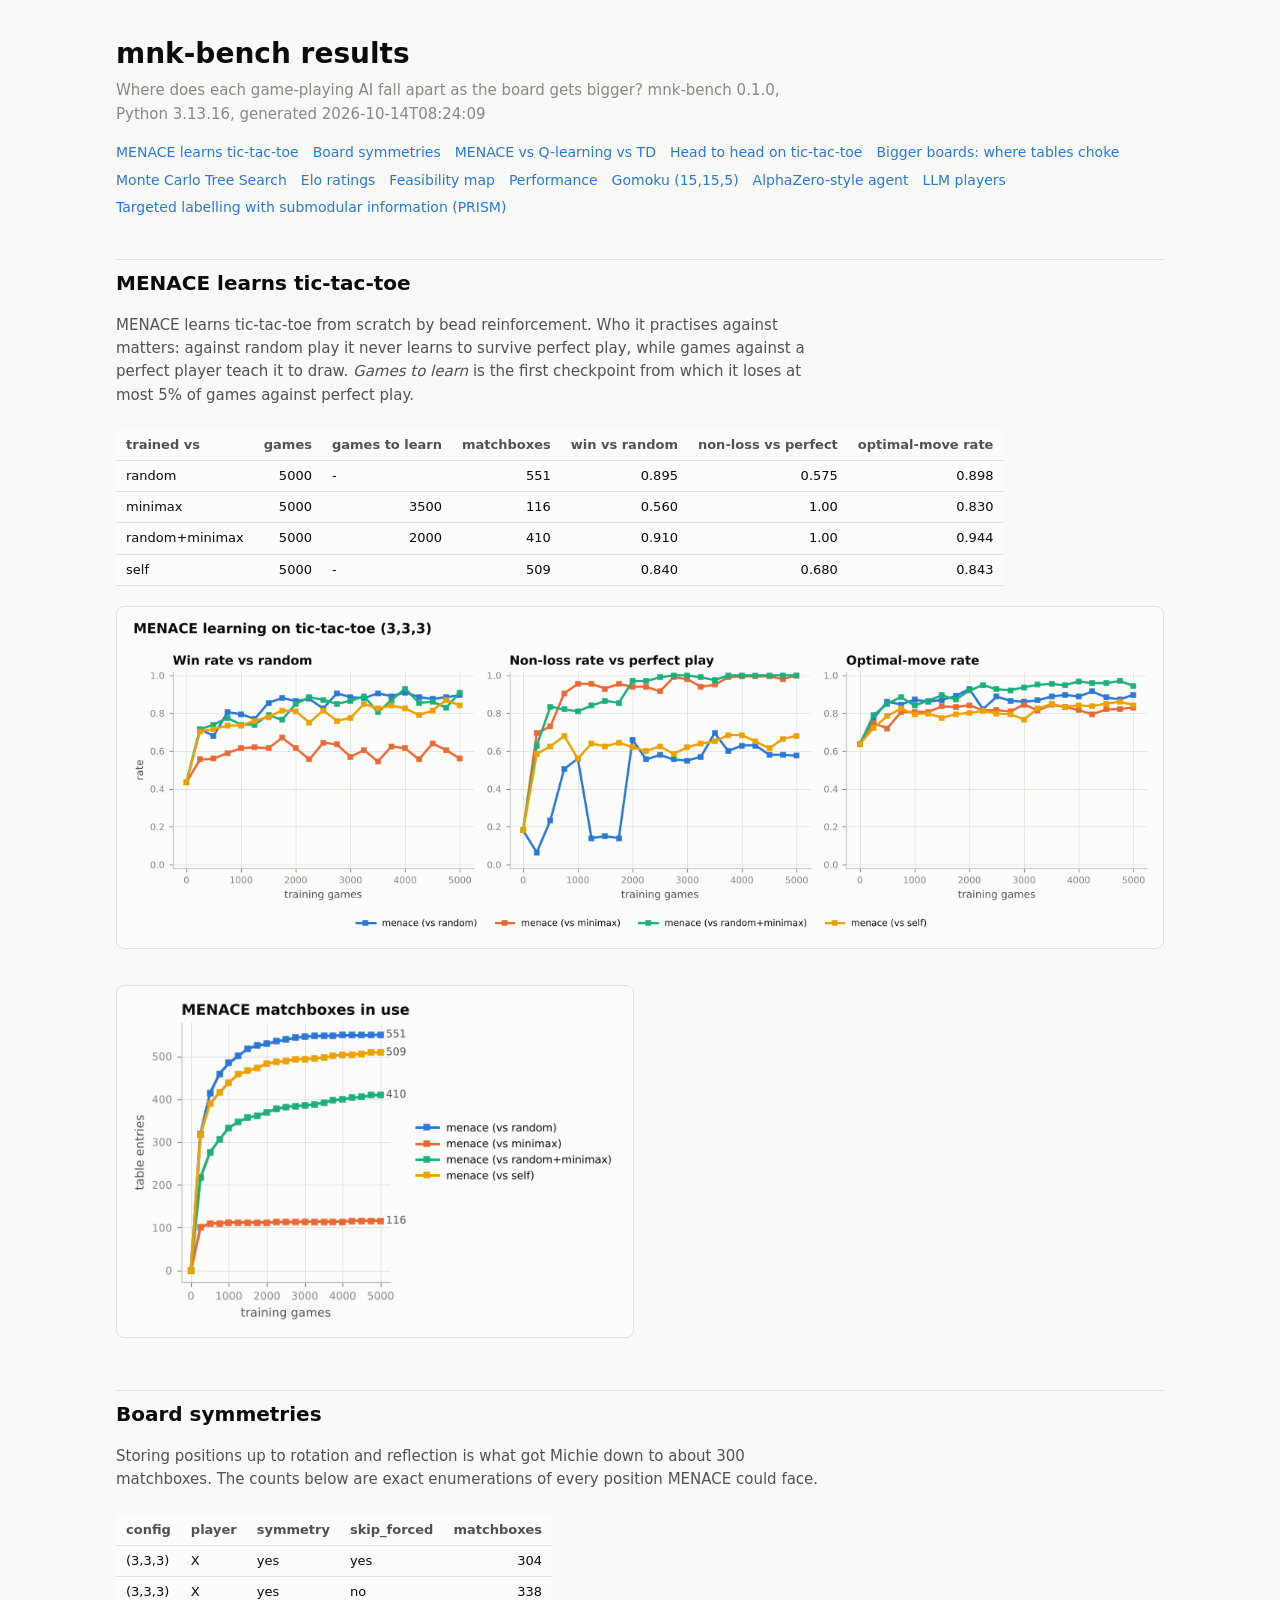
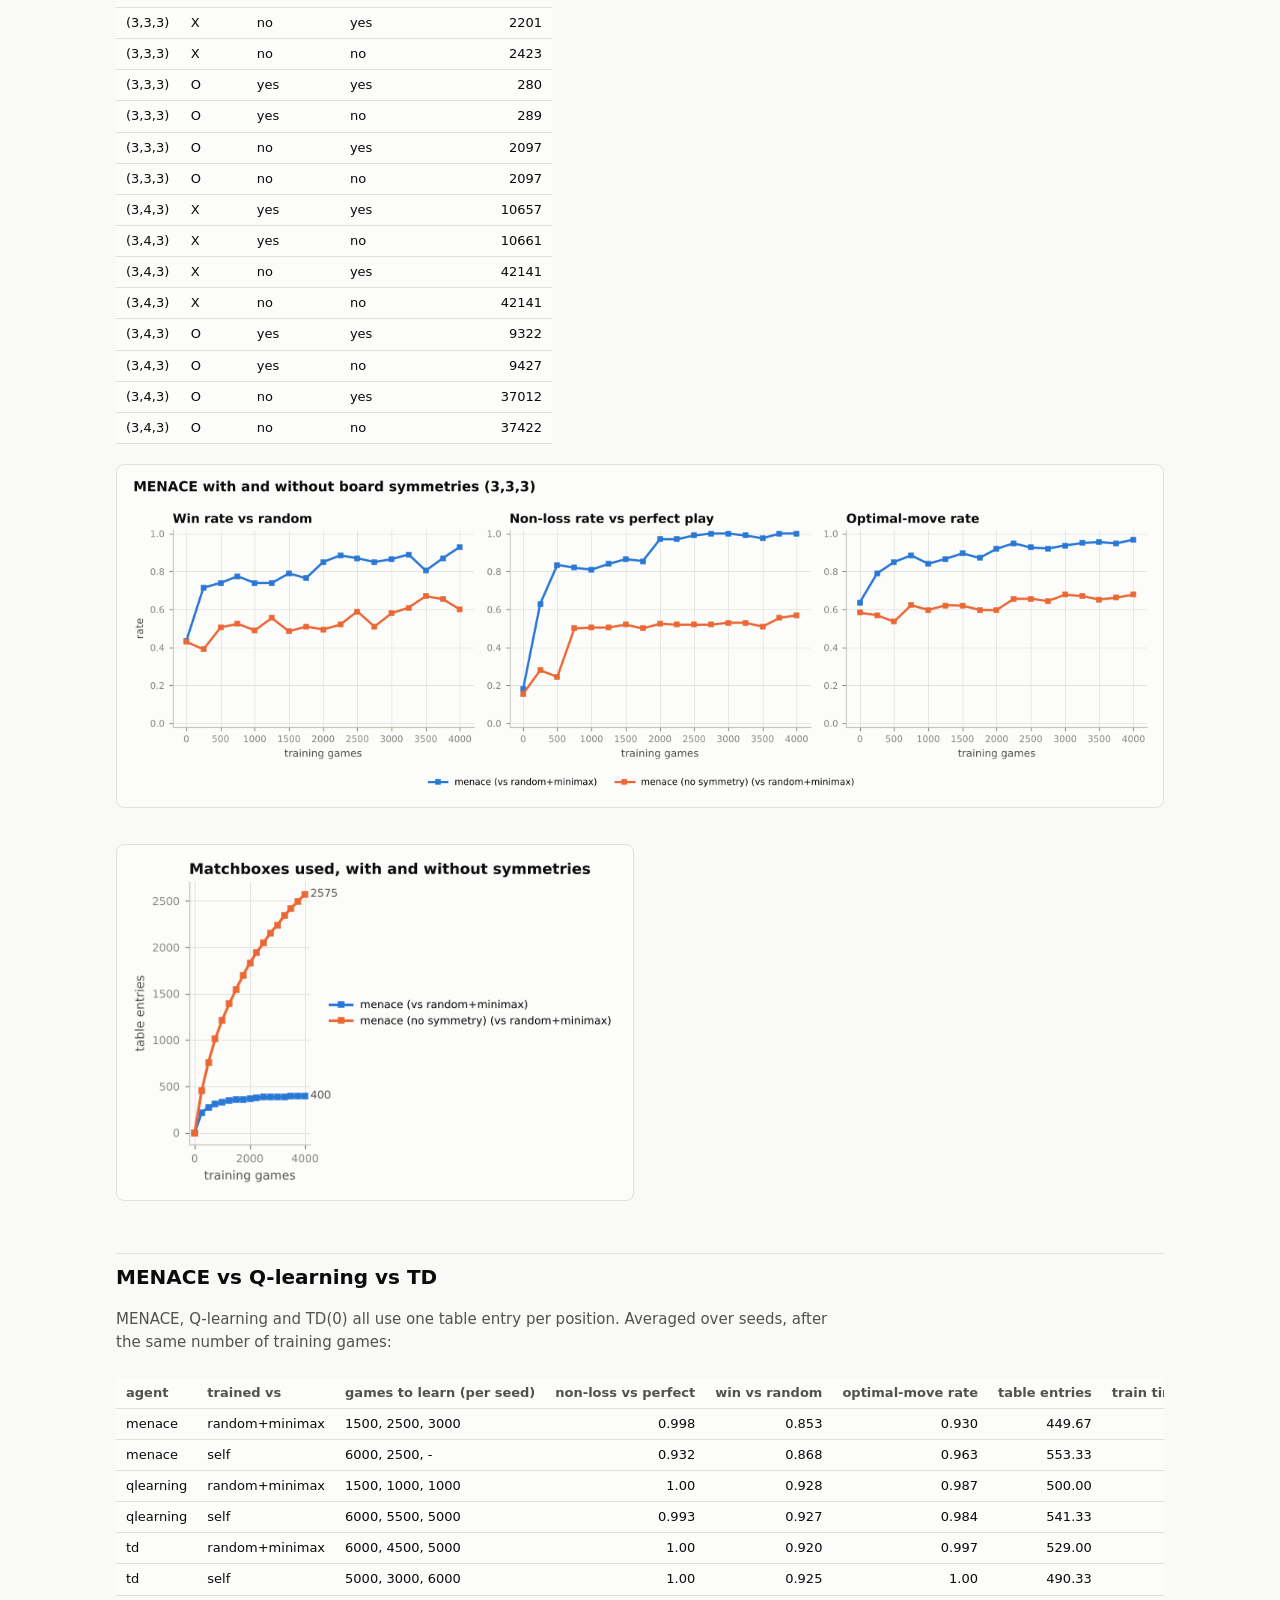
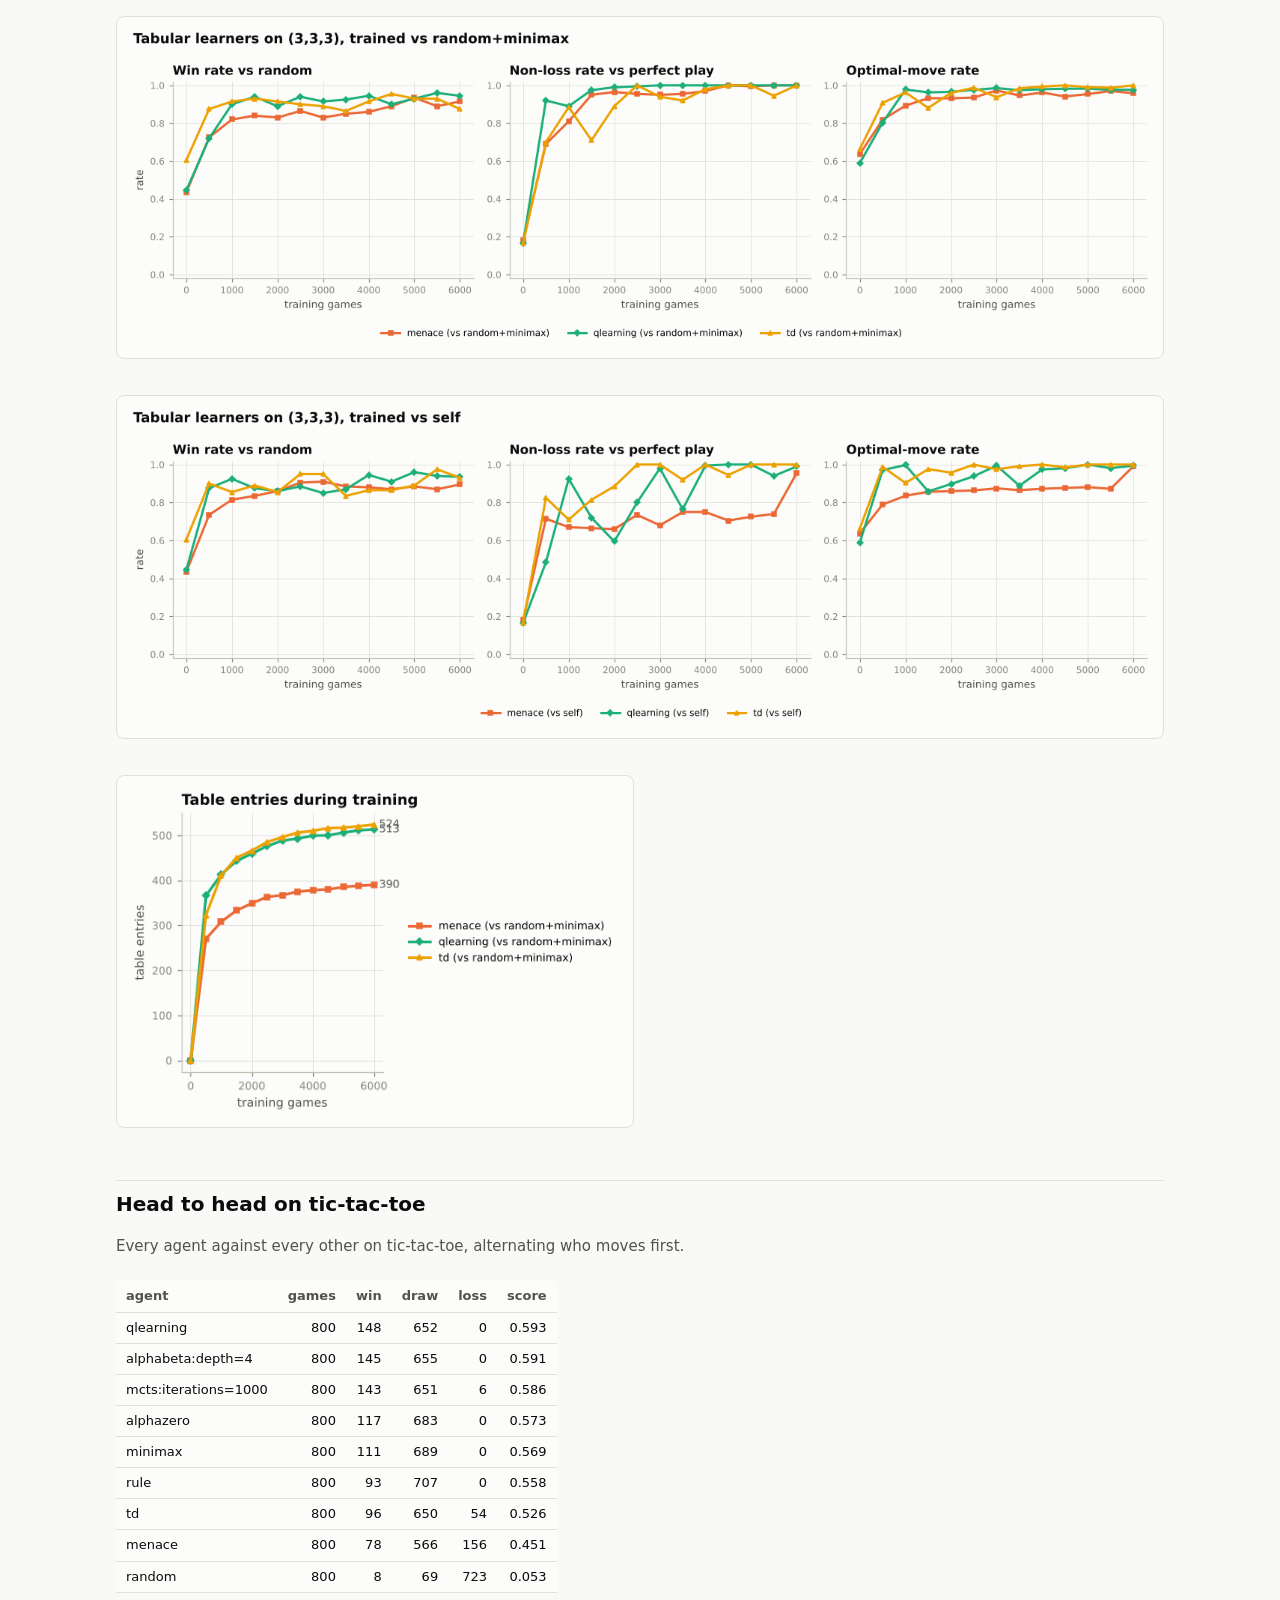
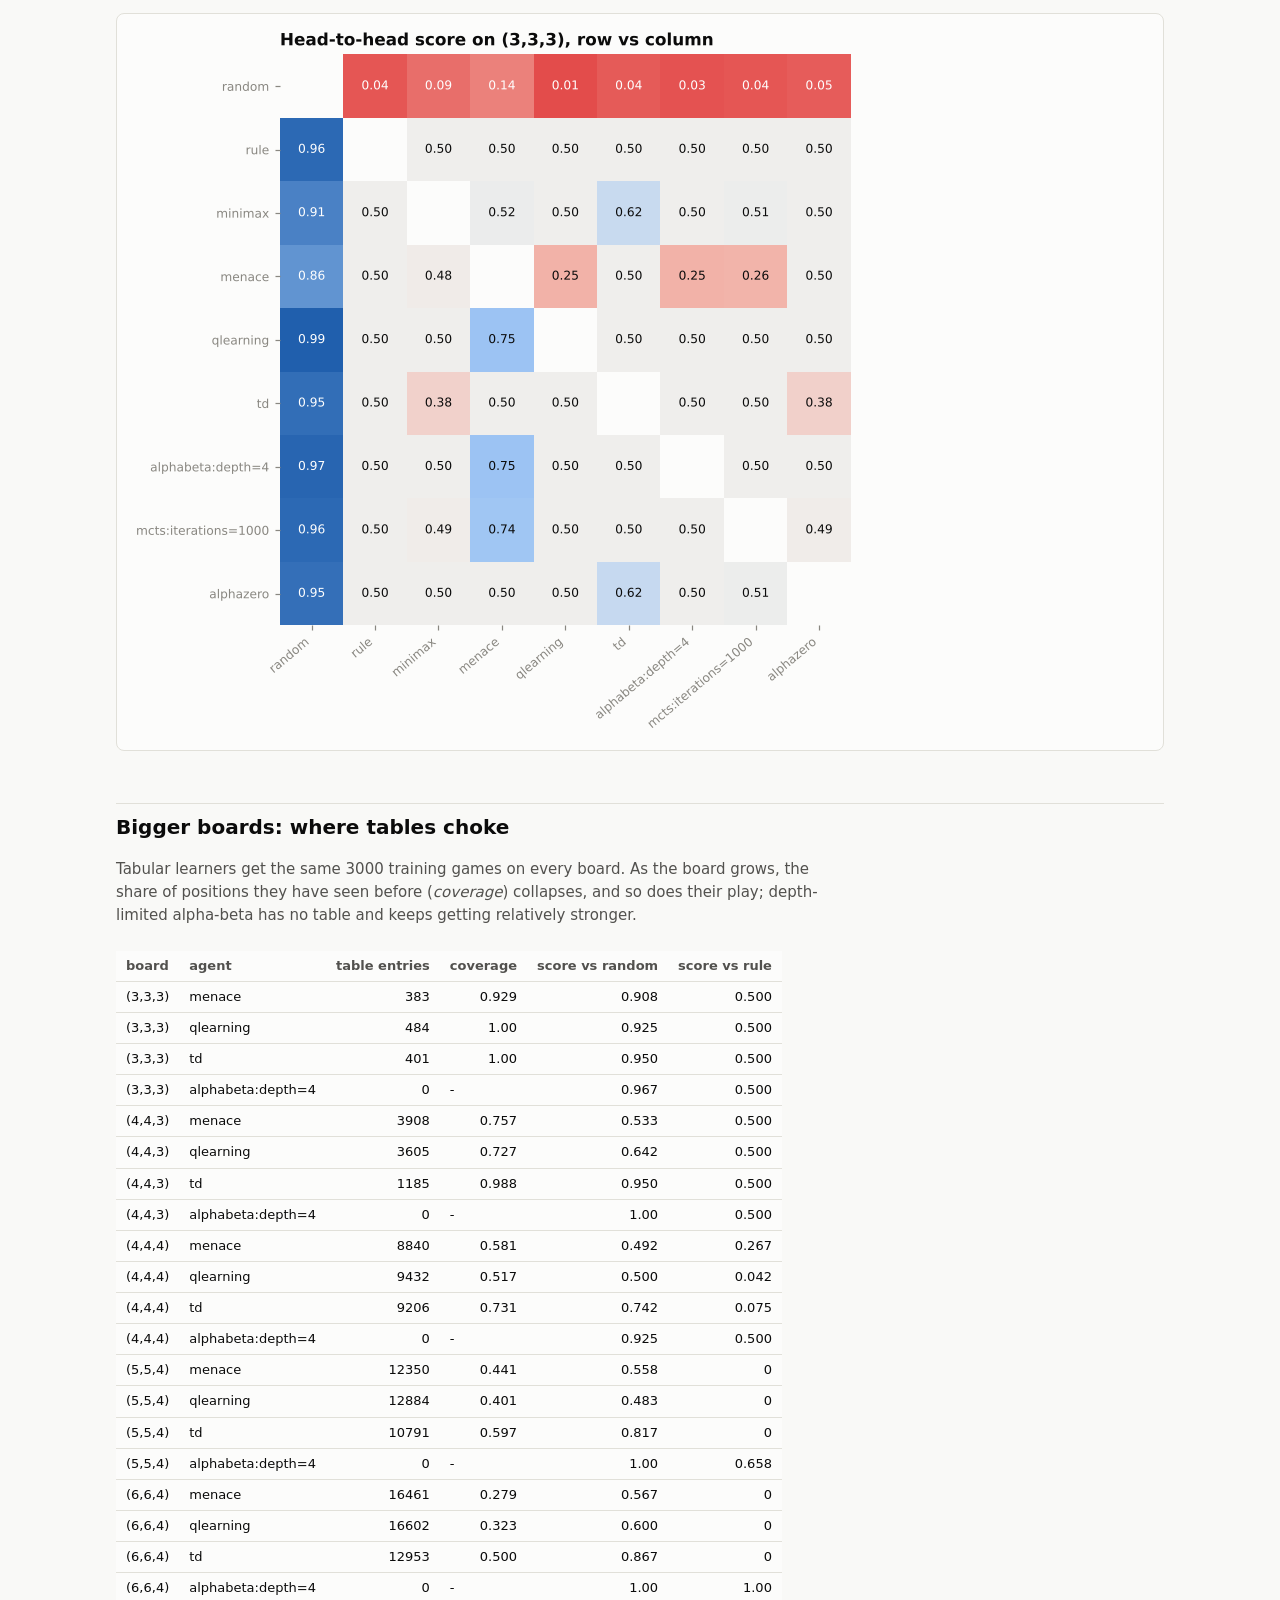
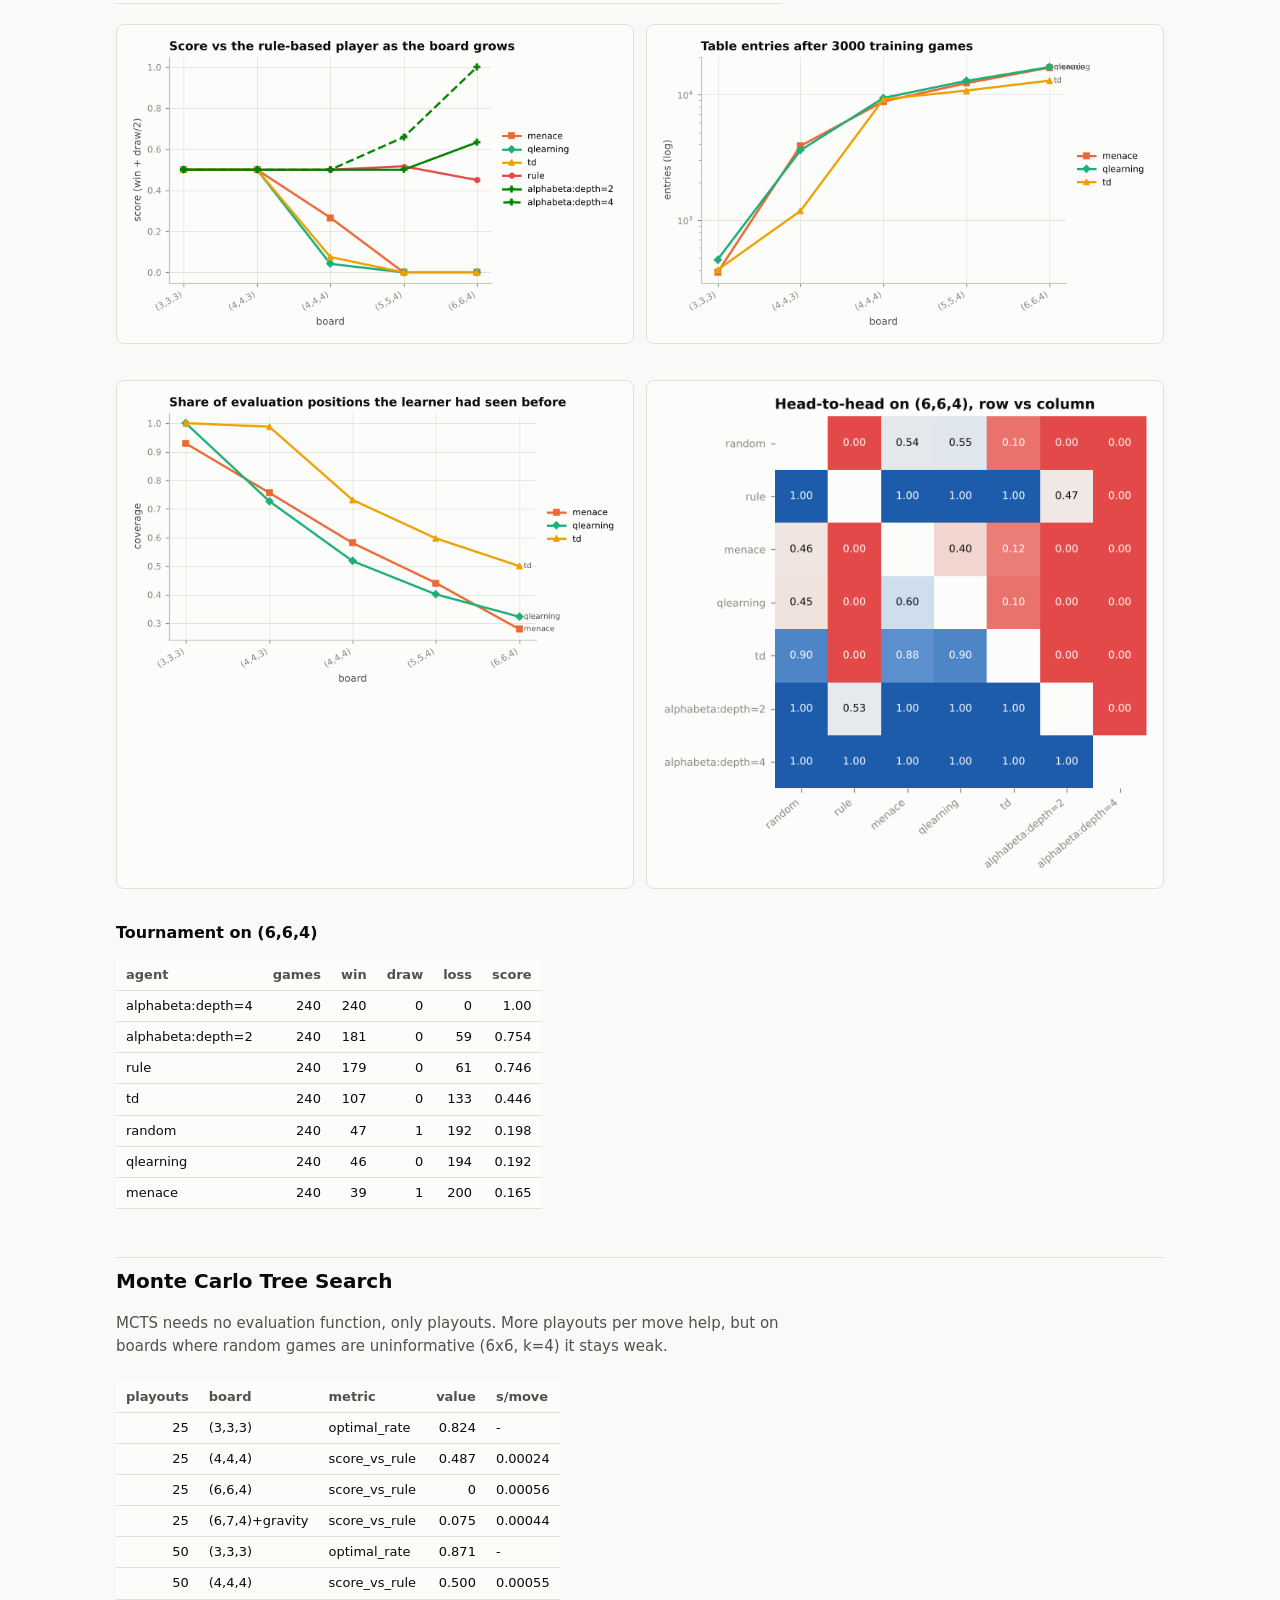
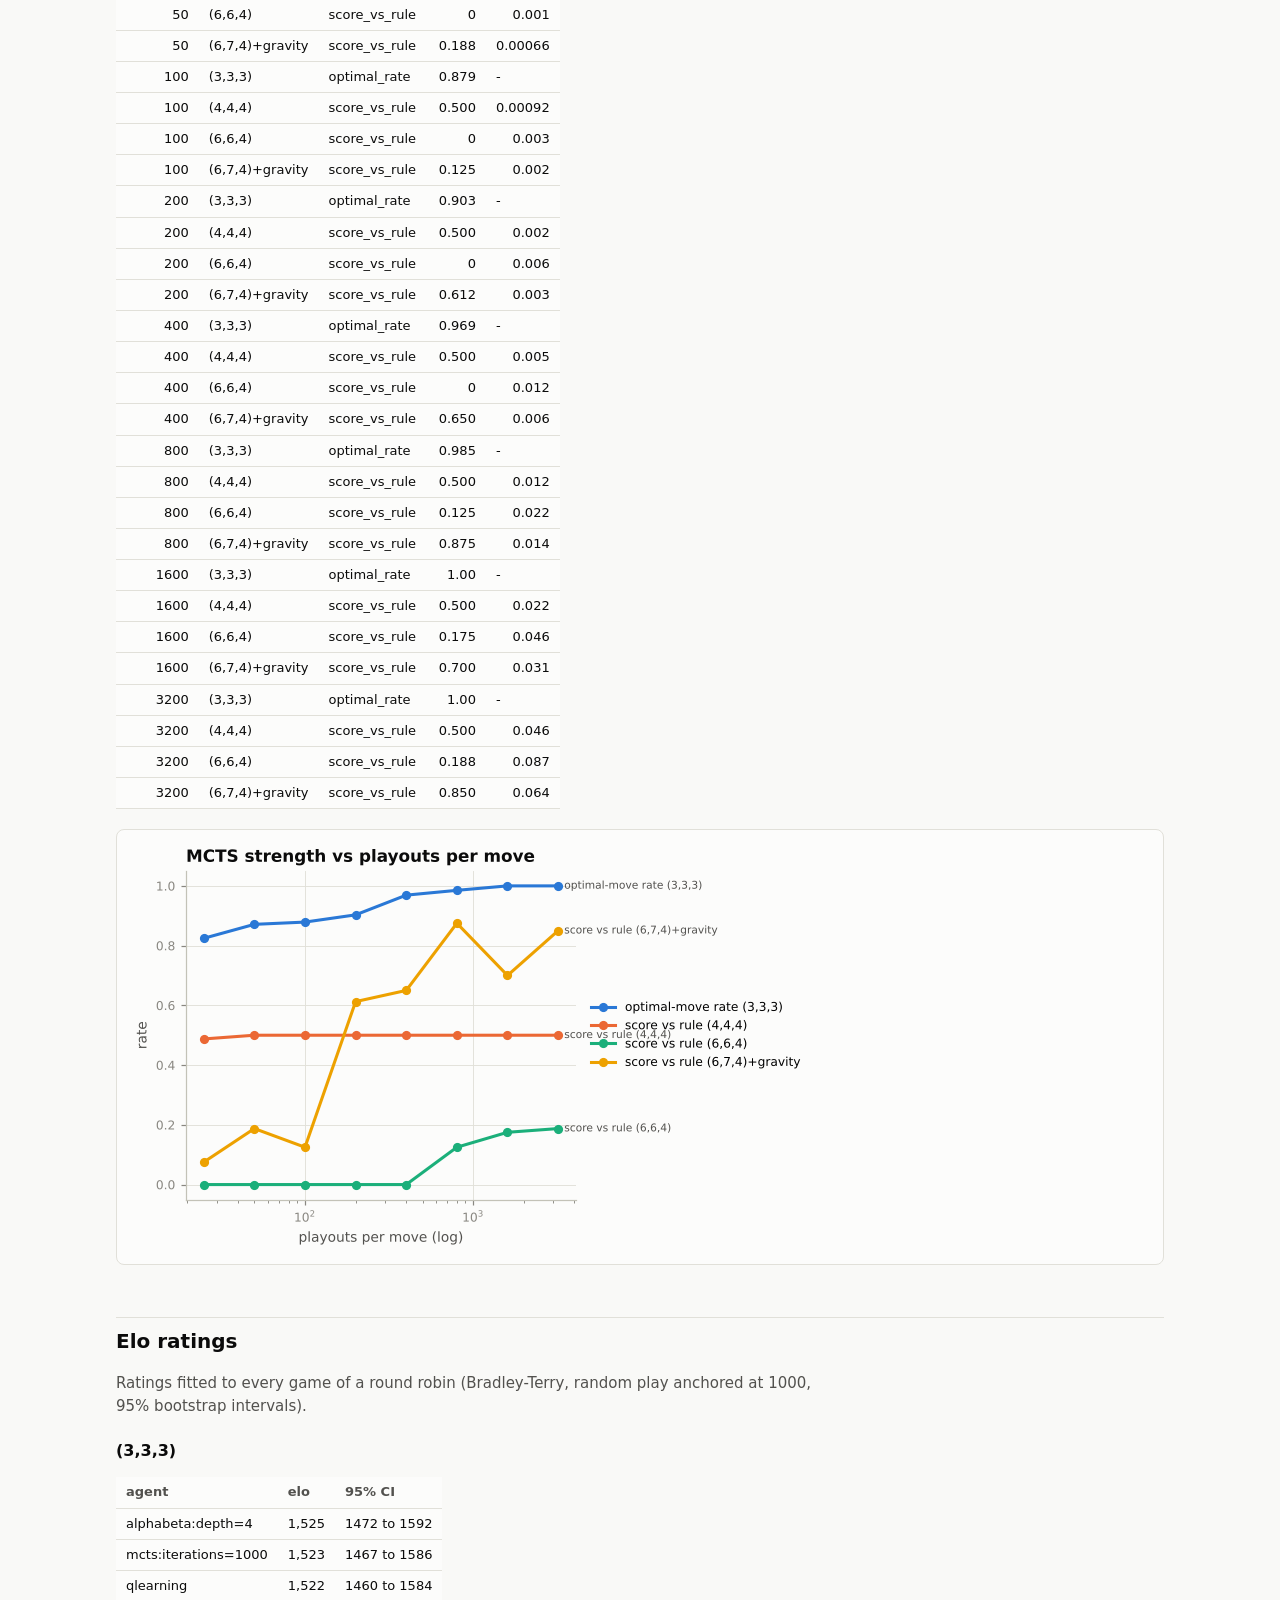
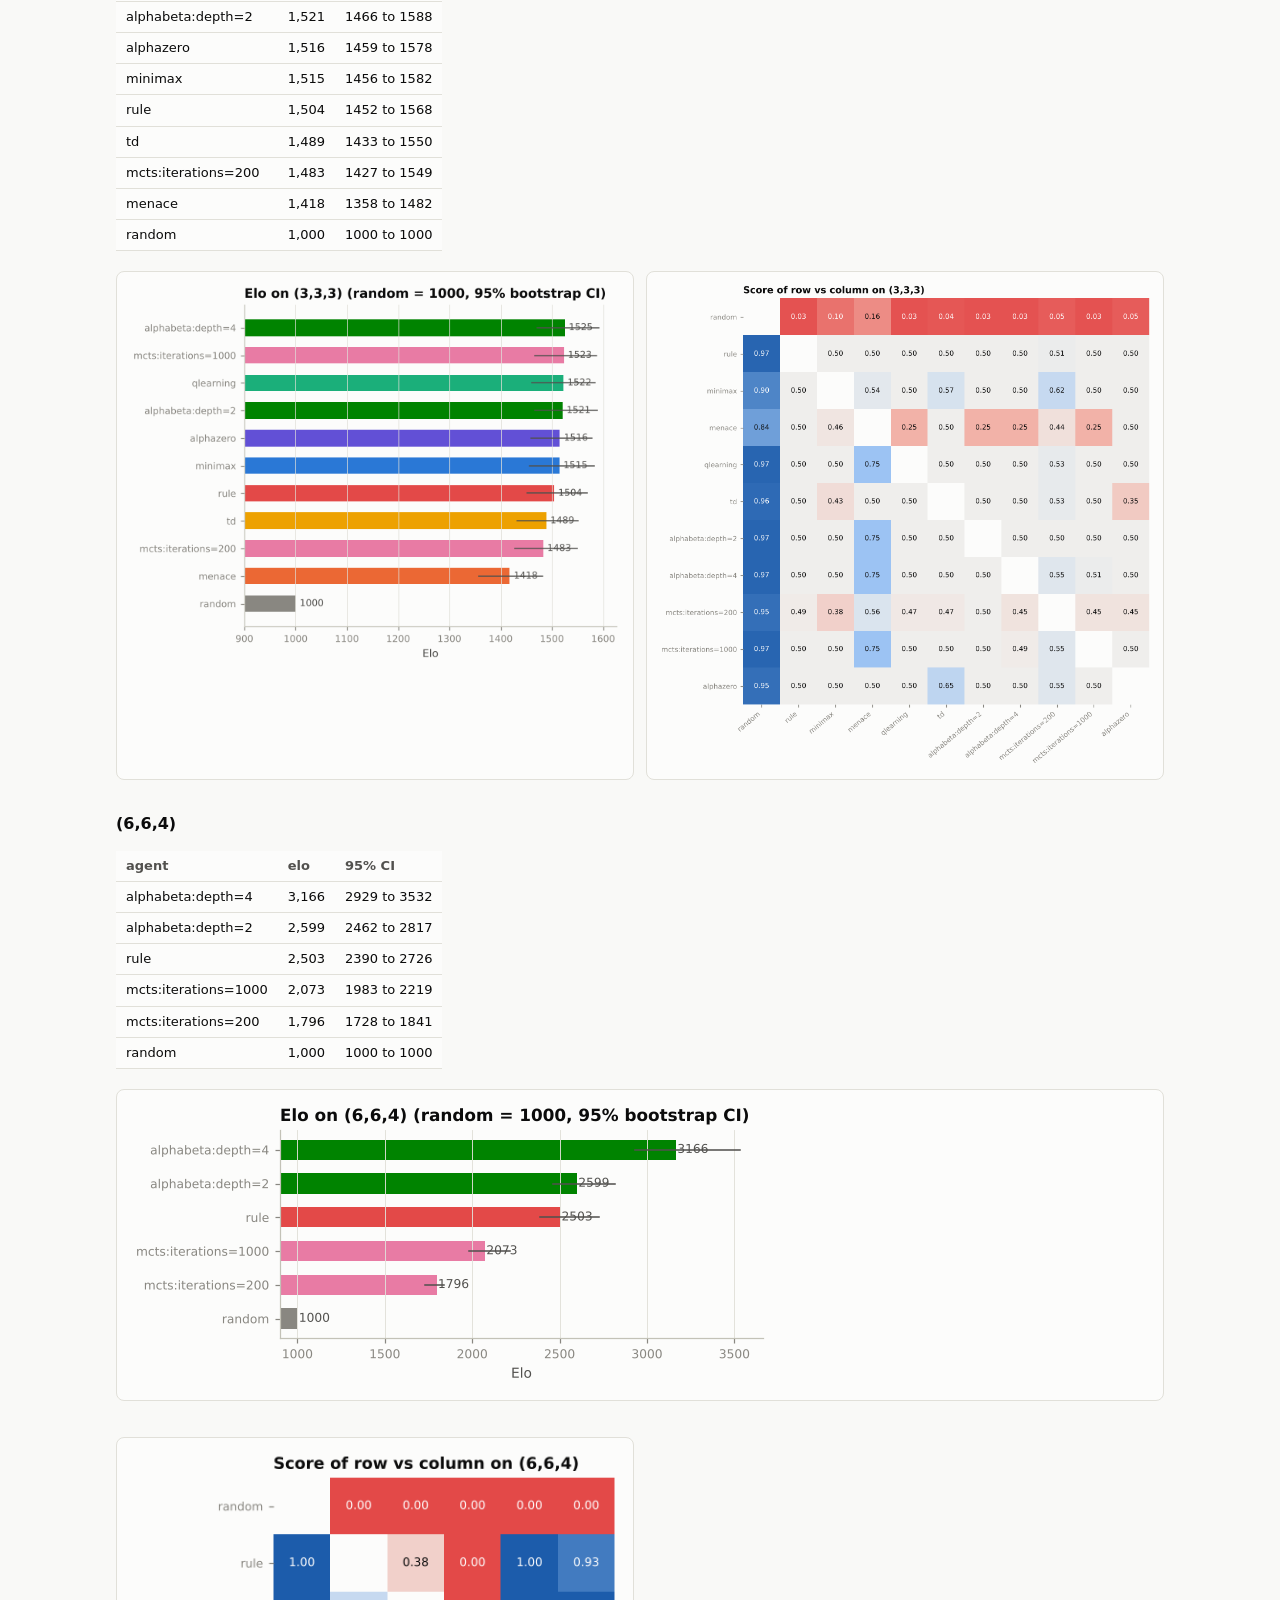
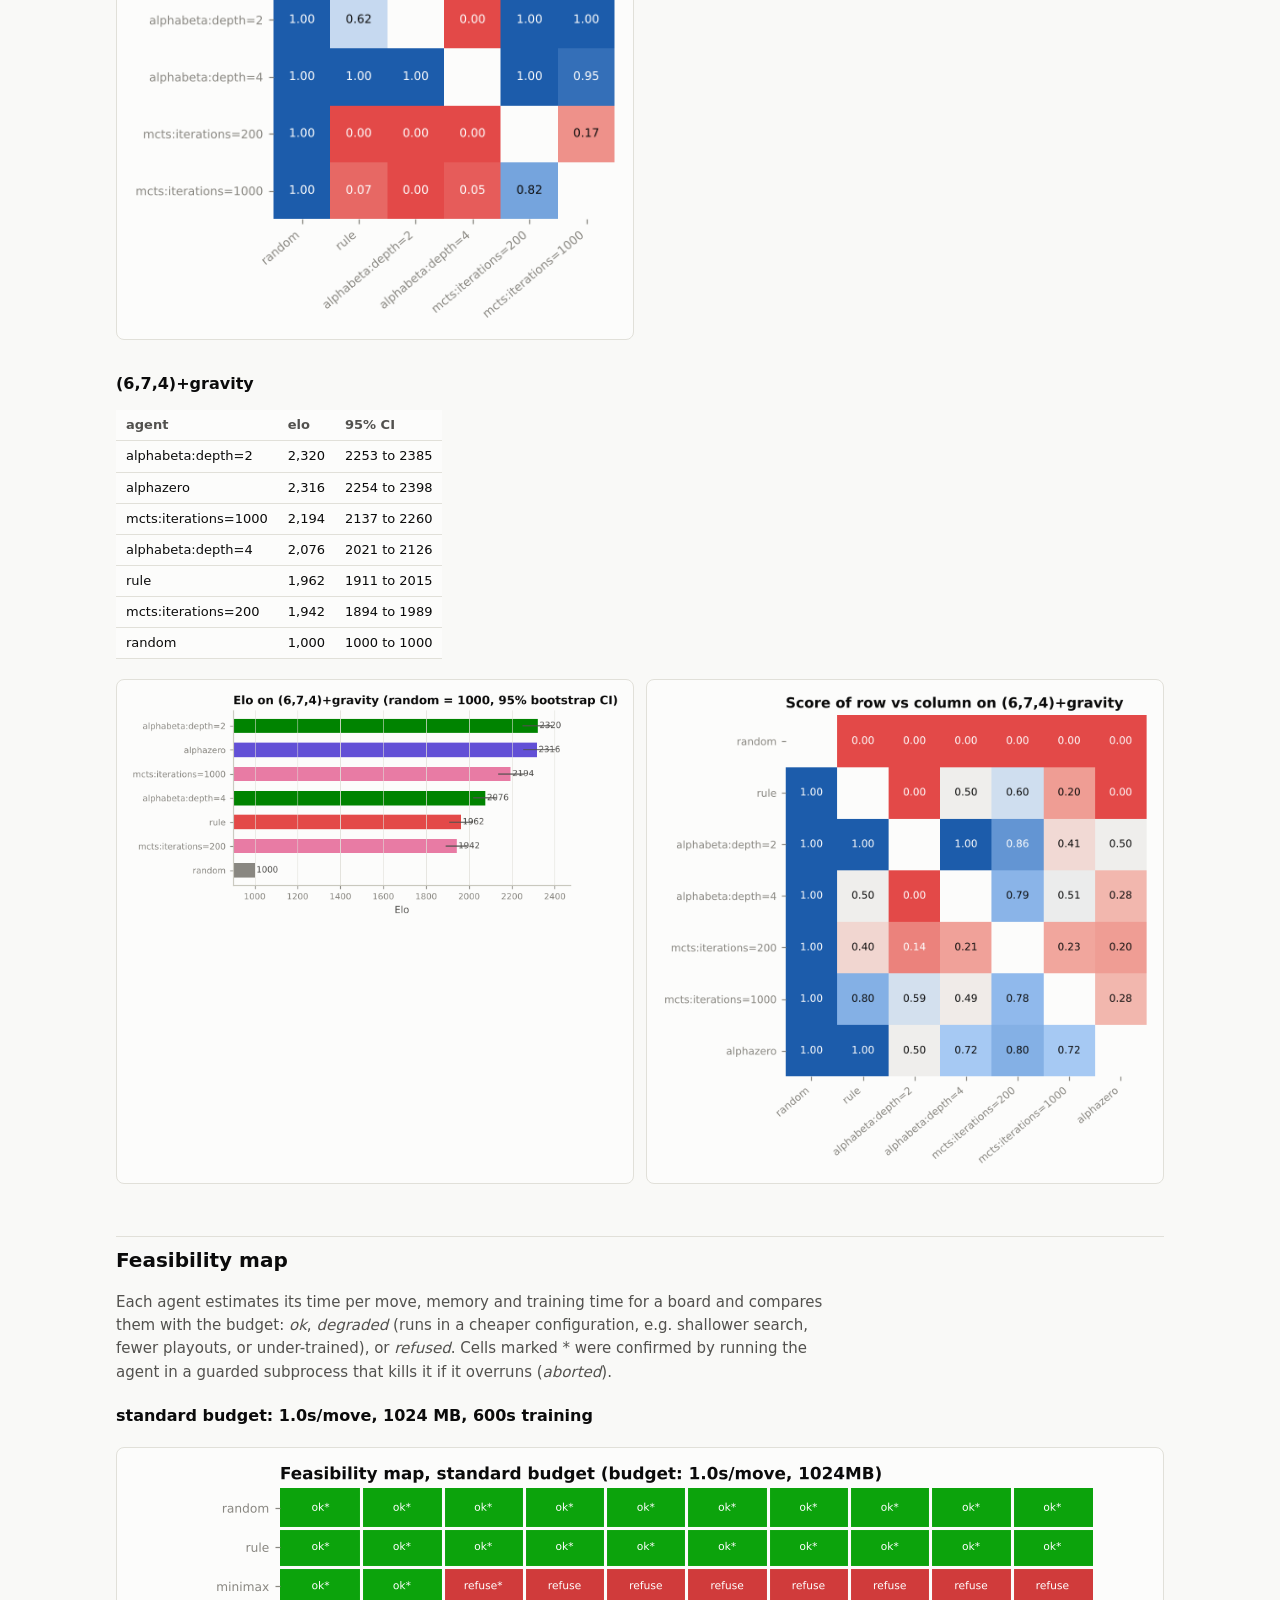
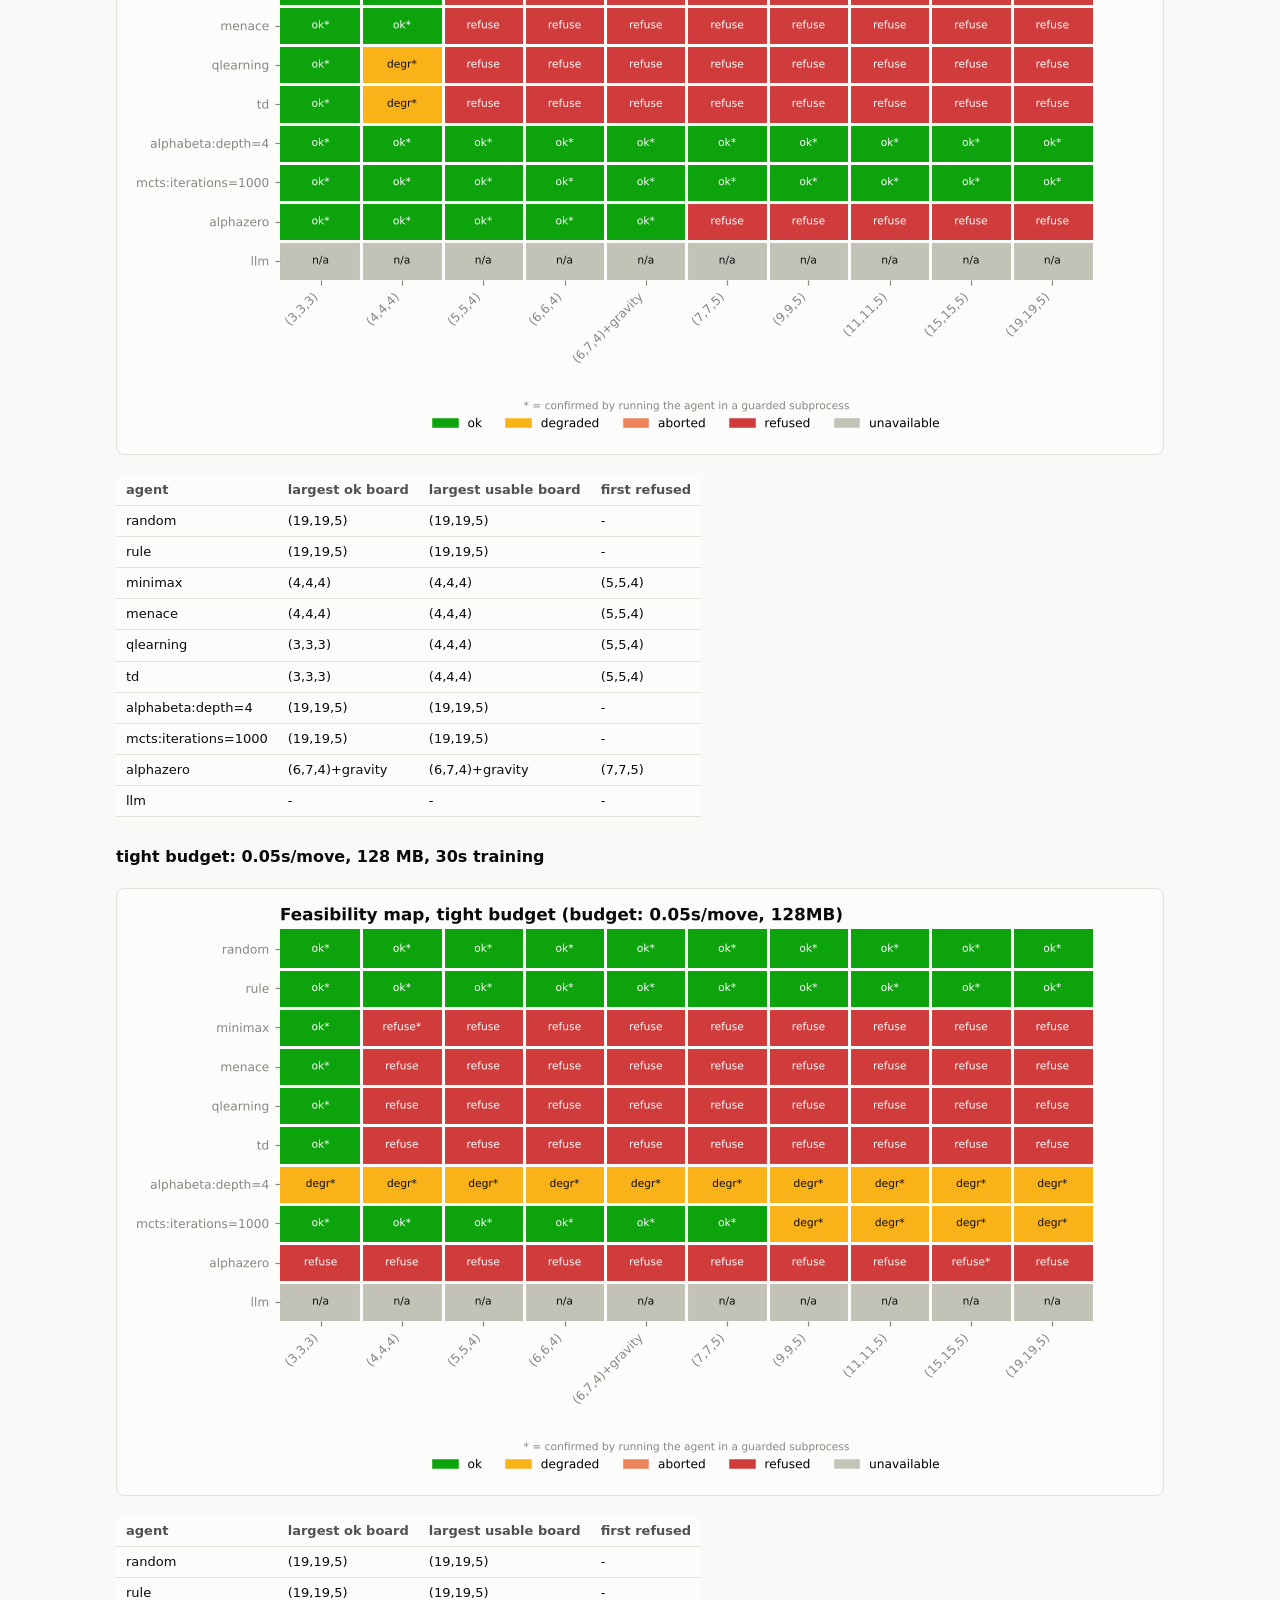
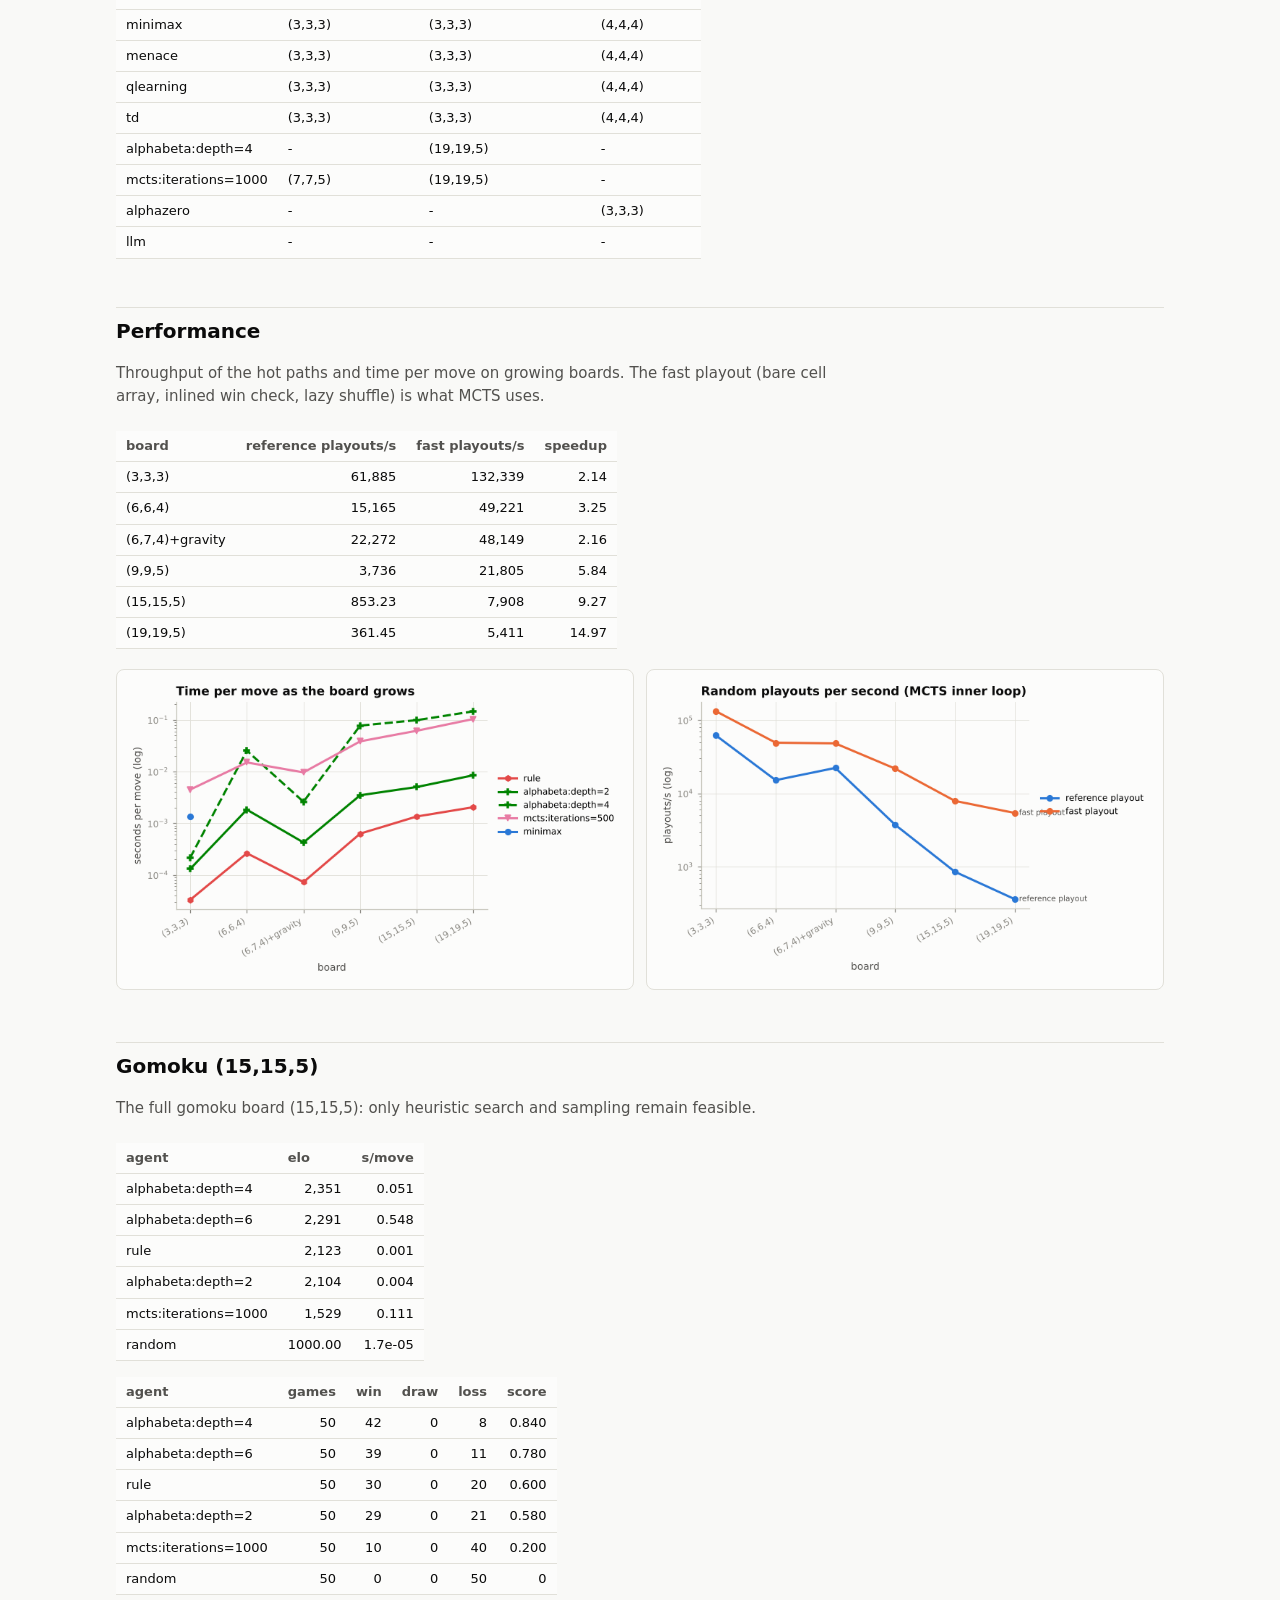
==== commit 167883b0: "Targeted-selection (PRISM) study: results, significance analysis and write-up - Full run: 5 seeds x " ====
--- a/docs/results/index.html
+++ b/docs/results/index.html
@@ -41,6 +41,6 @@
 <body><main>
 <h1>mnk-bench results</h1>
 <p class="sub">Where does each game-playing AI fall apart as the board gets bigger? mnk-bench 0.1.0, Python 3.13.16, generated 2026-10-14T08:24:09</p>
-<nav><a href="#menace">MENACE learns tic-tac-toe</a><a href="#symmetry">Board symmetries</a><a href="#tabular">MENACE vs Q-learning vs TD</a><a href="#h2h">Head to head on tic-tac-toe</a><a href="#bigboards">Bigger boards: where tables choke</a><a href="#mcts">Monte Carlo Tree Search</a><a href="#elo">Elo ratings</a><a href="#feasibility">Feasibility map</a><a href="#perf">Performance</a><a href="#gomoku">Gomoku (15,15,5)</a><a href="#alphazero">AlphaZero-style agent</a><a href="#llm">LLM players</a></nav>
-<section id="menace"><h2>MENACE learns tic-tac-toe</h2><p>MENACE learns tic-tac-toe from scratch by bead reinforcement. Who it practises against matters: against random play it never learns to survive perfect play, while games against a perfect player teach it to draw. <em>Games to learn</em> is the first checkpoint from which it loses at most 5% of games against perfect play.</p><div class="tablewrap"><table><thead><tr><th>trained vs</th><th>games</th><th>games to learn</th><th>matchboxes</th><th>win vs random</th><th>non-loss vs perfect</th><th>optimal-move rate</th></tr></thead><tbody><tr><td>random</td><td class="num">5000</td><td>-</td><td class="num">551</td><td class="num">0.895</td><td class="num">0.575</td><td class="num">0.898</td></tr><tr><td>minimax</td><td class="num">5000</td><td class="num">3500</td><td class="num">116</td><td class="num">0.560</td><td class="num">1.00</td><td class="num">0.830</td></tr><tr><td>random+minimax</td><td class="num">5000</td><td class="num">2000</td><td class="num">410</td><td class="num">0.910</td><td class="num">1.00</td><td class="num">0.944</td></tr><tr><td>self</td><td class="num">5000</td><td>-</td><td class="num">509</td><td class="num">0.840</td><td class="num">0.680</td><td class="num">0.843</td></tr></tbody></table></div><div class="grid"><figure class="wide"><img src="menace/menace_learning.png" alt="MENACE learning curves" loading="lazy"></figure><figure><img src="menace/menace_boxes.png" alt="MENACE matchboxes in use" loading="lazy"></figure></div></section><section id="symmetry"><h2>Board symmetries</h2><p>Storing positions up to rotation and reflection is what got Michie down to about 300 matchboxes. The counts below are exact enumerations of every position MENACE could face.</p><div class="tablewrap"><table><thead><tr><th>config</th><th>player</th><th>symmetry</th><th>skip_forced</th><th>matchboxes</th></tr></thead><tbody><tr><td>(3,3,3)</td><td>X</td><td>yes</td><td>yes</td><td class="num">304</td></tr><tr><td>(3,3,3)</td><td>X</td><td>yes</td><td>no</td><td class="num">338</td></tr><tr><td>(3,3,3)</td><td>X</td><td>no</td><td>yes</td><td class="num">2201</td></tr><tr><td>(3,3,3)</td><td>X</td><td>no</td><td>no</td><td class="num">2423</td></tr><tr><td>(3,3,3)</td><td>O</td><td>yes</td><td>yes</td><td class="num">280</td></tr><tr><td>(3,3,3)</td><td>O</td><td>yes</td><td>no</td><td class="num">289</td></tr><tr><td>(3,3,3)</td><td>O</td><td>no</td><td>yes</td><td class="num">2097</td></tr><tr><td>(3,3,3)</td><td>O</td><td>no</td><td>no</td><td class="num">2097</td></tr><tr><td>(3,4,3)</td><td>X</td><td>yes</td><td>yes</td><td class="num">10657</td></tr><tr><td>(3,4,3)</td><td>X</td><td>yes</td><td>no</td><td class="num">10661</td></tr><tr><td>(3,4,3)</td><td>X</td><td>no</td><td>yes</td><td class="num">42141</td></tr><tr><td>(3,4,3)</td><td>X</td><td>no</td><td>no</td><td class="num">42141</td></tr><tr><td>(3,4,3)</td><td>O</td><td>yes</td><td>yes</td><td class="num">9322</td></tr><tr><td>(3,4,3)</td><td>O</td><td>yes</td><td>no</td><td class="num">9427</td></tr><tr><td>(3,4,3)</td><td>O</td><td>no</td><td>yes</td><td class="num">37012</td></tr><tr><td>(3,4,3)</td><td>O</td><td>no</td><td>no</td><td class="num">37422</td></tr></tbody></table></div><div class="grid"><figure class="wide"><img src="symmetry/symmetry_learning.png" alt="learning with and without symmetry" loading="lazy"></figure><figure><img src="symmetry/symmetry_boxes.png" alt="matchboxes with and without symmetry" loading="lazy"></figure></div></section><section id="tabular"><h2>MENACE vs Q-learning vs TD</h2><p>MENACE, Q-learning and TD(0) all use one table entry per position. Averaged over seeds, after the same number of training games:</p><div class="tablewrap"><table><thead><tr><th>agent</th><th>trained vs</th><th>games to learn (per seed)</th><th>non-loss vs perfect</th><th>win vs random</th><th>optimal-move rate</th><th>table entries</th><th>train time (s)</th></tr></thead><tbody><tr><td>menace</td><td>random+minimax</td><td>1500, 2500, 3000</td><td class="num">0.998</td><td class="num">0.853</td><td class="num">0.930</td><td class="num">449.67</td><td class="num">1.30</td></tr><tr><td>menace</td><td>self</td><td>6000, 2500, -</td><td class="num">0.932</td><td class="num">0.868</td><td class="num">0.963</td><td class="num">553.33</td><td class="num">0.317</td></tr><tr><td>qlearning</td><td>random+minimax</td><td>1500, 1000, 1000</td><td class="num">1.00</td><td class="num">0.928</td><td class="num">0.987</td><td class="num">500.00</td><td class="num">1.29</td></tr><tr><td>qlearning</td><td>self</td><td>6000, 5500, 5000</td><td class="num">0.993</td><td class="num">0.927</td><td class="num">0.984</td><td class="num">541.33</td><td class="num">0.397</td></tr><tr><td>td</td><td>random+minimax</td><td>6000, 4500, 5000</td><td class="num">1.00</td><td class="num">0.920</td><td class="num">0.997</td><td class="num">529.00</td><td class="num">1.91</td></tr><tr><td>td</td><td>self</td><td>5000, 3000, 6000</td><td class="num">1.00</td><td class="num">0.925</td><td class="num">1.00</td><td class="num">490.33</td><td class="num">1.26</td></tr></tbody></table></div><div class="grid"><figure class="wide"><img src="tabular/tabular_mixed.png" alt="tabular learners, mixed opponents" loading="lazy"></figure><figure class="wide"><img src="tabular/tabular_selfplay.png" alt="tabular learners, self-play" loading="lazy"></figure><figure><img src="tabular/tabular_tables.png" alt="table growth" loading="lazy"></figure></div></section><section id="h2h"><h2>Head to head on tic-tac-toe</h2><p>Every agent against every other on tic-tac-toe, alternating who moves first.</p><div class="tablewrap"><table><thead><tr><th>agent</th><th>games</th><th>win</th><th>draw</th><th>loss</th><th>score</th></tr></thead><tbody><tr><td>qlearning</td><td class="num">800</td><td class="num">148</td><td class="num">652</td><td class="num">0</td><td class="num">0.593</td></tr><tr><td>alphabeta:depth=4</td><td class="num">800</td><td class="num">145</td><td class="num">655</td><td class="num">0</td><td class="num">0.591</td></tr><tr><td>mcts:iterations=1000</td><td class="num">800</td><td class="num">143</td><td class="num">651</td><td class="num">6</td><td class="num">0.586</td></tr><tr><td>alphazero</td><td class="num">800</td><td class="num">117</td><td class="num">683</td><td class="num">0</td><td class="num">0.573</td></tr><tr><td>minimax</td><td class="num">800</td><td class="num">111</td><td class="num">689</td><td class="num">0</td><td class="num">0.569</td></tr><tr><td>rule</td><td class="num">800</td><td class="num">93</td><td class="num">707</td><td class="num">0</td><td class="num">0.558</td></tr><tr><td>td</td><td class="num">800</td><td class="num">96</td><td class="num">650</td><td class="num">54</td><td class="num">0.526</td></tr><tr><td>menace</td><td class="num">800</td><td class="num">78</td><td class="num">566</td><td class="num">156</td><td class="num">0.451</td></tr><tr><td>random</td><td class="num">800</td><td class="num">8</td><td class="num">69</td><td class="num">723</td><td class="num">0.053</td></tr></tbody></table></div><div class="grid"><figure><img src="h2h/h2h_matrix.png" alt="head-to-head matrix" loading="lazy"></figure></div></section><section id="bigboards"><h2>Bigger boards: where tables choke</h2><p>Tabular learners get the same 3000 training games on every board. As the board grows, the share of positions they have seen before (<em>coverage</em>) collapses, and so does their play; depth-limited alpha-beta has no table and keeps getting relatively stronger.</p><div class="tablewrap"><table><thead><tr><th>board</th><th>agent</th><th>table entries</th><th>coverage</th><th>score vs random</th><th>score vs rule</th></tr></thead><tbody><tr><td>(3,3,3)</td><td>menace</td><td class="num">383</td><td class="num">0.929</td><td class="num">0.908</td><td class="num">0.500</td></tr><tr><td>(3,3,3)</td><td>qlearning</td><td class="num">484</td><td class="num">1.00</td><td class="num">0.925</td><td class="num">0.500</td></tr><tr><td>(3,3,3)</td><td>td</td><td class="num">401</td><td class="num">1.00</td><td class="num">0.950</td><td class="num">0.500</td></tr><tr><td>(3,3,3)</td><td>alphabeta:depth=4</td><td class="num">0</td><td>-</td><td class="num">0.967</td><td class="num">0.500</td></tr><tr><td>(4,4,3)</td><td>menace</td><td class="num">3908</td><td class="num">0.757</td><td class="num">0.533</td><td class="num">0.500</td></tr><tr><td>(4,4,3)</td><td>qlearning</td><td class="num">3605</td><td class="num">0.727</td><td class="num">0.642</td><td class="num">0.500</td></tr><tr><td>(4,4,3)</td><td>td</td><td class="num">1185</td><td class="num">0.988</td><td class="num">0.950</td><td class="num">0.500</td></tr><tr><td>(4,4,3)</td><td>alphabeta:depth=4</td><td class="num">0</td><td>-</td><td class="num">1.00</td><td class="num">0.500</td></tr><tr><td>(4,4,4)</td><td>menace</td><td class="num">8840</td><td class="num">0.581</td><td class="num">0.492</td><td class="num">0.267</td></tr><tr><td>(4,4,4)</td><td>qlearning</td><td class="num">9432</td><td class="num">0.517</td><td class="num">0.500</td><td class="num">0.042</td></tr><tr><td>(4,4,4)</td><td>td</td><td class="num">9206</td><td class="num">0.731</td><td class="num">0.742</td><td class="num">0.075</td></tr><tr><td>(4,4,4)</td><td>alphabeta:depth=4</td><td class="num">0</td><td>-</td><td class="num">0.925</td><td class="num">0.500</td></tr><tr><td>(5,5,4)</td><td>menace</td><td class="num">12350</td><td class="num">0.441</td><td class="num">0.558</td><td class="num">0</td></tr><tr><td>(5,5,4)</td><td>qlearning</td><td class="num">12884</td><td class="num">0.401</td><td class="num">0.483</td><td class="num">0</td></tr><tr><td>(5,5,4)</td><td>td</td><td class="num">10791</td><td class="num">0.597</td><td class="num">0.817</td><td class="num">0</td></tr><tr><td>(5,5,4)</td><td>alphabeta:depth=4</td><td class="num">0</td><td>-</td><td class="num">1.00</td><td class="num">0.658</td></tr><tr><td>(6,6,4)</td><td>menace</td><td class="num">16461</td><td class="num">0.279</td><td class="num">0.567</td><td class="num">0</td></tr><tr><td>(6,6,4)</td><td>qlearning</td><td class="num">16602</td><td class="num">0.323</td><td class="num">0.600</td><td class="num">0</td></tr><tr><td>(6,6,4)</td><td>td</td><td class="num">12953</td><td class="num">0.500</td><td class="num">0.867</td><td class="num">0</td></tr><tr><td>(6,6,4)</td><td>alphabeta:depth=4</td><td class="num">0</td><td>-</td><td class="num">1.00</td><td class="num">1.00</td></tr></tbody></table></div><div class="grid"><figure><img src="bigboards/score_vs_rule.png" alt="score vs rule" loading="lazy"></figure><figure><img src="bigboards/table_size.png" alt="table size" loading="lazy"></figure><figure><img src="bigboards/coverage.png" alt="coverage" loading="lazy"></figure><figure><img src="bigboards/tournament_matrix.png" alt="tournament" loading="lazy"></figure></div><h3>Tournament on (6,6,4)</h3><div class="tablewrap"><table><thead><tr><th>agent</th><th>games</th><th>win</th><th>draw</th><th>loss</th><th>score</th></tr></thead><tbody><tr><td>alphabeta:depth=4</td><td class="num">240</td><td class="num">240</td><td class="num">0</td><td class="num">0</td><td class="num">1.00</td></tr><tr><td>alphabeta:depth=2</td><td class="num">240</td><td class="num">181</td><td class="num">0</td><td class="num">59</td><td class="num">0.754</td></tr><tr><td>rule</td><td class="num">240</td><td class="num">179</td><td class="num">0</td><td class="num">61</td><td class="num">0.746</td></tr><tr><td>td</td><td class="num">240</td><td class="num">107</td><td class="num">0</td><td class="num">133</td><td class="num">0.446</td></tr><tr><td>random</td><td class="num">240</td><td class="num">47</td><td class="num">1</td><td class="num">192</td><td class="num">0.198</td></tr><tr><td>qlearning</td><td class="num">240</td><td class="num">46</td><td class="num">0</td><td class="num">194</td><td class="num">0.192</td></tr><tr><td>menace</td><td class="num">240</td><td class="num">39</td><td class="num">1</td><td class="num">200</td><td class="num">0.165</td></tr></tbody></table></div></section><section id="mcts"><h2>Monte Carlo Tree Search</h2><p>MCTS needs no evaluation function, only playouts. More playouts per move help, but on boards where random games are uninformative (6x6, k=4) it stays weak.</p><div class="tablewrap"><table><thead><tr><th>playouts</th><th>board</th><th>metric</th><th>value</th><th>s/move</th></tr></thead><tbody><tr><td class="num">25</td><td>(3,3,3)</td><td>optimal_rate</td><td class="num">0.824</td><td>-</td></tr><tr><td class="num">25</td><td>(4,4,4)</td><td>score_vs_rule</td><td class="num">0.487</td><td class="num">0.00024</td></tr><tr><td class="num">25</td><td>(6,6,4)</td><td>score_vs_rule</td><td class="num">0</td><td class="num">0.00056</td></tr><tr><td class="num">25</td><td>(6,7,4)+gravity</td><td>score_vs_rule</td><td class="num">0.075</td><td class="num">0.00044</td></tr><tr><td class="num">50</td><td>(3,3,3)</td><td>optimal_rate</td><td class="num">0.871</td><td>-</td></tr><tr><td class="num">50</td><td>(4,4,4)</td><td>score_vs_rule</td><td class="num">0.500</td><td class="num">0.00055</td></tr><tr><td class="num">50</td><td>(6,6,4)</td><td>score_vs_rule</td><td class="num">0</td><td class="num">0.001</td></tr><tr><td class="num">50</td><td>(6,7,4)+gravity</td><td>score_vs_rule</td><td class="num">0.188</td><td class="num">0.00066</td></tr><tr><td class="num">100</td><td>(3,3,3)</td><td>optimal_rate</td><td class="num">0.879</td><td>-</td></tr><tr><td class="num">100</td><td>(4,4,4)</td><td>score_vs_rule</td><td class="num">0.500</td><td class="num">0.00092</td></tr><tr><td class="num">100</td><td>(6,6,4)</td><td>score_vs_rule</td><td class="num">0</td><td class="num">0.003</td></tr><tr><td class="num">100</td><td>(6,7,4)+gravity</td><td>score_vs_rule</td><td class="num">0.125</td><td class="num">0.002</td></tr><tr><td class="num">200</td><td>(3,3,3)</td><td>optimal_rate</td><td class="num">0.903</td><td>-</td></tr><tr><td class="num">200</td><td>(4,4,4)</td><td>score_vs_rule</td><td class="num">0.500</td><td class="num">0.002</td></tr><tr><td class="num">200</td><td>(6,6,4)</td><td>score_vs_rule</td><td class="num">0</td><td class="num">0.006</td></tr><tr><td class="num">200</td><td>(6,7,4)+gravity</td><td>score_vs_rule</td><td class="num">0.612</td><td class="num">0.003</td></tr><tr><td class="num">400</td><td>(3,3,3)</td><td>optimal_rate</td><td class="num">0.969</td><td>-</td></tr><tr><td class="num">400</td><td>(4,4,4)</td><td>score_vs_rule</td><td class="num">0.500</td><td class="num">0.005</td></tr><tr><td class="num">400</td><td>(6,6,4)</td><td>score_vs_rule</td><td class="num">0</td><td class="num">0.012</td></tr><tr><td class="num">400</td><td>(6,7,4)+gravity</td><td>score_vs_rule</td><td class="num">0.650</td><td class="num">0.006</td></tr><tr><td class="num">800</td><td>(3,3,3)</td><td>optimal_rate</td><td class="num">0.985</td><td>-</td></tr><tr><td class="num">800</td><td>(4,4,4)</td><td>score_vs_rule</td><td class="num">0.500</td><td class="num">0.012</td></tr><tr><td class="num">800</td><td>(6,6,4)</td><td>score_vs_rule</td><td class="num">0.125</td><td class="num">0.022</td></tr><tr><td class="num">800</td><td>(6,7,4)+gravity</td><td>score_vs_rule</td><td class="num">0.875</td><td class="num">0.014</td></tr><tr><td class="num">1600</td><td>(3,3,3)</td><td>optimal_rate</td><td class="num">1.00</td><td>-</td></tr><tr><td class="num">1600</td><td>(4,4,4)</td><td>score_vs_rule</td><td class="num">0.500</td><td class="num">0.022</td></tr><tr><td class="num">1600</td><td>(6,6,4)</td><td>score_vs_rule</td><td class="num">0.175</td><td class="num">0.046</td></tr><tr><td class="num">1600</td><td>(6,7,4)+gravity</td><td>score_vs_rule</td><td class="num">0.700</td><td class="num">0.031</td></tr><tr><td class="num">3200</td><td>(3,3,3)</td><td>optimal_rate</td><td class="num">1.00</td><td>-</td></tr><tr><td class="num">3200</td><td>(4,4,4)</td><td>score_vs_rule</td><td class="num">0.500</td><td class="num">0.046</td></tr><tr><td class="num">3200</td><td>(6,6,4)</td><td>score_vs_rule</td><td class="num">0.188</td><td class="num">0.087</td></tr><tr><td class="num">3200</td><td>(6,7,4)+gravity</td><td>score_vs_rule</td><td class="num">0.850</td><td class="num">0.064</td></tr></tbody></table></div><div class="grid"><figure><img src="mcts/mcts_budget.png" alt="MCTS strength vs playouts" loading="lazy"></figure></div></section><section id="elo"><h2>Elo ratings</h2><p>Ratings fitted to every game of a round robin (Bradley-Terry, random play anchored at 1000, 95% bootstrap intervals).</p><h3>(3,3,3)</h3><div class="tablewrap"><table><thead><tr><th>agent</th><th>elo</th><th>95% CI</th></tr></thead><tbody><tr><td>alphabeta:depth=4</td><td class="num">1,525</td><td>1472 to 1592</td></tr><tr><td>mcts:iterations=1000</td><td class="num">1,523</td><td>1467 to 1586</td></tr><tr><td>qlearning</td><td class="num">1,522</td><td>1460 to 1584</td></tr><tr><td>alphabeta:depth=2</td><td class="num">1,521</td><td>1466 to 1588</td></tr><tr><td>alphazero</td><td class="num">1,516</td><td>1459 to 1578</td></tr><tr><td>minimax</td><td class="num">1,515</td><td>1456 to 1582</td></tr><tr><td>rule</td><td class="num">1,504</td><td>1452 to 1568</td></tr><tr><td>td</td><td class="num">1,489</td><td>1433 to 1550</td></tr><tr><td>mcts:iterations=200</td><td class="num">1,483</td><td>1427 to 1549</td></tr><tr><td>menace</td><td class="num">1,418</td><td>1358 to 1482</td></tr><tr><td>random</td><td class="num">1,000</td><td>1000 to 1000</td></tr></tbody></table></div><div class="grid"><figure><img src="elo/elo_3-3-3.png" alt="Elo on (3,3,3)" loading="lazy"></figure><figure><img src="elo/matrix_3-3-3.png" alt="matrix on (3,3,3)" loading="lazy"></figure></div><h3>(6,6,4)</h3><div class="tablewrap"><table><thead><tr><th>agent</th><th>elo</th><th>95% CI</th></tr></thead><tbody><tr><td>alphabeta:depth=4</td><td class="num">3,166</td><td>2929 to 3532</td></tr><tr><td>alphabeta:depth=2</td><td class="num">2,599</td><td>2462 to 2817</td></tr><tr><td>rule</td><td class="num">2,503</td><td>2390 to 2726</td></tr><tr><td>mcts:iterations=1000</td><td class="num">2,073</td><td>1983 to 2219</td></tr><tr><td>mcts:iterations=200</td><td class="num">1,796</td><td>1728 to 1841</td></tr><tr><td>random</td><td class="num">1,000</td><td>1000 to 1000</td></tr></tbody></table></div><div class="grid"><figure class="wide"><img src="elo/elo_6-6-4.png" alt="Elo on (6,6,4)" loading="lazy"></figure><figure><img src="elo/matrix_6-6-4.png" alt="matrix on (6,6,4)" loading="lazy"></figure></div><h3>(6,7,4)+gravity</h3><div class="tablewrap"><table><thead><tr><th>agent</th><th>elo</th><th>95% CI</th></tr></thead><tbody><tr><td>alphabeta:depth=2</td><td class="num">2,320</td><td>2253 to 2385</td></tr><tr><td>alphazero</td><td class="num">2,316</td><td>2254 to 2398</td></tr><tr><td>mcts:iterations=1000</td><td class="num">2,194</td><td>2137 to 2260</td></tr><tr><td>alphabeta:depth=4</td><td class="num">2,076</td><td>2021 to 2126</td></tr><tr><td>rule</td><td class="num">1,962</td><td>1911 to 2015</td></tr><tr><td>mcts:iterations=200</td><td class="num">1,942</td><td>1894 to 1989</td></tr><tr><td>random</td><td class="num">1,000</td><td>1000 to 1000</td></tr></tbody></table></div><div class="grid"><figure><img src="elo/elo_6-7-4-gravity.png" alt="Elo on (6,7,4)+gravity" loading="lazy"></figure><figure><img src="elo/matrix_6-7-4-gravity.png" alt="matrix on (6,7,4)+gravity" loading="lazy"></figure></div></section><section id="feasibility"><h2>Feasibility map</h2><p>Each agent estimates its time per move, memory and training time for a board and compares them with the budget: <em>ok</em>, <em>degraded</em> (runs in a cheaper configuration, e.g. shallower search, fewer playouts, or under-trained), or <em>refused</em>. Cells marked * were confirmed by running the agent in a guarded subprocess that kills it if it overruns (<em>aborted</em>).</p><h3>standard budget: 1.0s/move, 1024 MB, 600s training</h3><div class="grid"><figure><img src="feasibility/feasibility_standard.png" alt="feasibility map standard" loading="lazy"></figure></div><div class="tablewrap"><table><thead><tr><th>agent</th><th>largest ok board</th><th>largest usable board</th><th>first refused</th></tr></thead><tbody><tr><td>random</td><td>(19,19,5)</td><td>(19,19,5)</td><td>-</td></tr><tr><td>rule</td><td>(19,19,5)</td><td>(19,19,5)</td><td>-</td></tr><tr><td>minimax</td><td>(4,4,4)</td><td>(4,4,4)</td><td>(5,5,4)</td></tr><tr><td>menace</td><td>(4,4,4)</td><td>(4,4,4)</td><td>(5,5,4)</td></tr><tr><td>qlearning</td><td>(3,3,3)</td><td>(4,4,4)</td><td>(5,5,4)</td></tr><tr><td>td</td><td>(3,3,3)</td><td>(4,4,4)</td><td>(5,5,4)</td></tr><tr><td>alphabeta:depth=4</td><td>(19,19,5)</td><td>(19,19,5)</td><td>-</td></tr><tr><td>mcts:iterations=1000</td><td>(19,19,5)</td><td>(19,19,5)</td><td>-</td></tr><tr><td>alphazero</td><td>(6,7,4)+gravity</td><td>(6,7,4)+gravity</td><td>(7,7,5)</td></tr><tr><td>llm</td><td>-</td><td>-</td><td>-</td></tr></tbody></table></div><h3>tight budget: 0.05s/move, 128 MB, 30s training</h3><div class="grid"><figure><img src="feasibility/feasibility_tight.png" alt="feasibility map tight" loading="lazy"></figure></div><div class="tablewrap"><table><thead><tr><th>agent</th><th>largest ok board</th><th>largest usable board</th><th>first refused</th></tr></thead><tbody><tr><td>random</td><td>(19,19,5)</td><td>(19,19,5)</td><td>-</td></tr><tr><td>rule</td><td>(19,19,5)</td><td>(19,19,5)</td><td>-</td></tr><tr><td>minimax</td><td>(3,3,3)</td><td>(3,3,3)</td><td>(4,4,4)</td></tr><tr><td>menace</td><td>(3,3,3)</td><td>(3,3,3)</td><td>(4,4,4)</td></tr><tr><td>qlearning</td><td>(3,3,3)</td><td>(3,3,3)</td><td>(4,4,4)</td></tr><tr><td>td</td><td>(3,3,3)</td><td>(3,3,3)</td><td>(4,4,4)</td></tr><tr><td>alphabeta:depth=4</td><td>-</td><td>(19,19,5)</td><td>-</td></tr><tr><td>mcts:iterations=1000</td><td>(7,7,5)</td><td>(19,19,5)</td><td>-</td></tr><tr><td>alphazero</td><td>-</td><td>-</td><td>(3,3,3)</td></tr><tr><td>llm</td><td>-</td><td>-</td><td>-</td></tr></tbody></table></div></section><section id="perf"><h2>Performance</h2><p>Throughput of the hot paths and time per move on growing boards. The fast playout (bare cell array, inlined win check, lazy shuffle) is what MCTS uses.</p><div class="tablewrap"><table><thead><tr><th>board</th><th>reference playouts/s</th><th>fast playouts/s</th><th>speedup</th></tr></thead><tbody><tr><td>(3,3,3)</td><td class="num">61,885</td><td class="num">132,339</td><td class="num">2.14</td></tr><tr><td>(6,6,4)</td><td class="num">15,165</td><td class="num">49,221</td><td class="num">3.25</td></tr><tr><td>(6,7,4)+gravity</td><td class="num">22,272</td><td class="num">48,149</td><td class="num">2.16</td></tr><tr><td>(9,9,5)</td><td class="num">3,736</td><td class="num">21,805</td><td class="num">5.84</td></tr><tr><td>(15,15,5)</td><td class="num">853.23</td><td class="num">7,908</td><td class="num">9.27</td></tr><tr><td>(19,19,5)</td><td class="num">361.45</td><td class="num">5,411</td><td class="num">14.97</td></tr></tbody></table></div><div class="grid"><figure><img src="perf/time_per_move.png" alt="time per move" loading="lazy"></figure><figure><img src="perf/playouts.png" alt="playouts" loading="lazy"></figure></div></section><section id="gomoku"><h2>Gomoku (15,15,5)</h2><p>The full gomoku board (15,15,5): only heuristic search and sampling remain feasible.</p><div class="tablewrap"><table><thead><tr><th>agent</th><th>elo</th><th>s/move</th></tr></thead><tbody><tr><td>alphabeta:depth=4</td><td class="num">2,351</td><td class="num">0.051</td></tr><tr><td>alphabeta:depth=6</td><td class="num">2,291</td><td class="num">0.548</td></tr><tr><td>rule</td><td class="num">2,123</td><td class="num">0.001</td></tr><tr><td>alphabeta:depth=2</td><td class="num">2,104</td><td class="num">0.004</td></tr><tr><td>mcts:iterations=1000</td><td class="num">1,529</td><td class="num">0.111</td></tr><tr><td>random</td><td class="num">1000.00</td><td class="num">1.7e-05</td></tr></tbody></table></div><div class="tablewrap"><table><thead><tr><th>agent</th><th>games</th><th>win</th><th>draw</th><th>loss</th><th>score</th></tr></thead><tbody><tr><td>alphabeta:depth=4</td><td class="num">50</td><td class="num">42</td><td class="num">0</td><td class="num">8</td><td class="num">0.840</td></tr><tr><td>alphabeta:depth=6</td><td class="num">50</td><td class="num">39</td><td class="num">0</td><td class="num">11</td><td class="num">0.780</td></tr><tr><td>rule</td><td class="num">50</td><td class="num">30</td><td class="num">0</td><td class="num">20</td><td class="num">0.600</td></tr><tr><td>alphabeta:depth=2</td><td class="num">50</td><td class="num">29</td><td class="num">0</td><td class="num">21</td><td class="num">0.580</td></tr><tr><td>mcts:iterations=1000</td><td class="num">50</td><td class="num">10</td><td class="num">0</td><td class="num">40</td><td class="num">0.200</td></tr><tr><td>random</td><td class="num">50</td><td class="num">0</td><td class="num">0</td><td class="num">50</td><td class="num">0</td></tr></tbody></table></div><div class="grid"><figure class="wide"><img src="gomoku/gomoku_elo.png" alt="gomoku Elo" loading="lazy"></figure><figure><img src="gomoku/gomoku_matrix.png" alt="gomoku matrix" loading="lazy"></figure></div></section><section id="alphazero"><h2>AlphaZero-style agent</h2><p>A small residual policy/value network guides MCTS (PUCT) and is trained only from self-play games. The table shows each training run's final evaluation.</p><div class="tablewrap"><table><thead><tr><th>board</th><th>iterations</th><th>self-play games</th><th>params</th><th>train time (s)</th><th>score vs random</th><th>score vs rule</th><th>non-loss vs perfect</th><th>optimal-move rate</th></tr></thead><tbody><tr><td>(3,3,3)</td><td class="num">26</td><td class="num">1250</td><td class="num">39458</td><td class="num">77.00</td><td class="num">0.938</td><td class="num">0.500</td><td class="num">1.00</td><td class="num">1.00</td></tr><tr><td>(4,4,4)</td><td class="num">26</td><td class="num">1000</td><td class="num">39458</td><td class="num">776.54</td><td class="num">0.888</td><td class="num">0.500</td><td class="num">1.00</td><td class="num">0.992</td></tr><tr><td>(6,7,4)+gravity</td><td class="num">26</td><td class="num">1000</td><td class="num">39458</td><td class="num">589.48</td><td class="num">1.00</td><td class="num">1.00</td><td>-</td><td>-</td></tr></tbody></table></div><div class="grid"><figure class="wide"><img src="alphazero/alphazero_training.png" alt="alphazero_training" loading="lazy"></figure></div></section><section id="llm"><h2>LLM players</h2><p>No ANTHROPIC_API_KEY was available when these results were generated, so this table comes from the offline mock client (random legal moves with simulated token counts). It checks the pipeline, not a model. Set ANTHROPIC_API_KEY and run `mnk-bench experiment llm` for real numbers.</p><div class="tablewrap"><table><thead><tr><th>agent</th><th>config</th><th>opponent</th><th>games</th><th>win</th><th>draw</th><th>loss</th><th>score</th><th>sec_per_move</th><th>input_tokens_per_move</th><th>output_tokens_per_move</th><th>cost_per_move_usd</th><th>retry_rate</th><th>fallback_rate</th></tr></thead><tbody><tr><td>llm:provider=mock</td><td>(3,3,3)</td><td>random</td><td class="num">10</td><td class="num">4</td><td class="num">1</td><td class="num">5</td><td class="num">0.450</td><td class="num">3.6e-05</td><td class="num">219.79</td><td class="num">40.00</td><td class="num">0.00084</td><td class="num">0</td><td class="num">0</td></tr><tr><td>llm:provider=mock</td><td>(3,3,3)</td><td>rule</td><td class="num">10</td><td class="num">0</td><td class="num">0</td><td class="num">10</td><td class="num">0</td><td class="num">2.8e-05</td><td class="num">220.19</td><td class="num">40.00</td><td class="num">0.00084</td><td class="num">0</td><td class="num">0</td></tr><tr><td>llm:provider=mock</td><td>(6,7,4)+gravity</td><td>rule</td><td class="num">4</td><td class="num">0</td><td class="num">0</td><td class="num">4</td><td class="num">0</td><td class="num">3.2e-05</td><td class="num">275.88</td><td class="num">40.00</td><td class="num">0.00095</td><td class="num">0</td><td class="num">0</td></tr><tr><td>llm:provider=mock</td><td>(9,9,5)</td><td>rule</td><td class="num">2</td><td class="num">0</td><td class="num">0</td><td class="num">2</td><td class="num">0</td><td class="num">6.7e-05</td><td class="num">315.44</td><td class="num">40.00</td><td class="num">0.001</td><td class="num">0</td><td class="num">0</td></tr></tbody></table></div></section>
+<nav><a href="#menace">MENACE learns tic-tac-toe</a><a href="#symmetry">Board symmetries</a><a href="#tabular">MENACE vs Q-learning vs TD</a><a href="#h2h">Head to head on tic-tac-toe</a><a href="#bigboards">Bigger boards: where tables choke</a><a href="#mcts">Monte Carlo Tree Search</a><a href="#elo">Elo ratings</a><a href="#feasibility">Feasibility map</a><a href="#perf">Performance</a><a href="#gomoku">Gomoku (15,15,5)</a><a href="#alphazero">AlphaZero-style agent</a><a href="#llm">LLM players</a><a href="#targeted">Targeted labelling with submodular information (PRISM)</a></nav>
+<section id="menace"><h2>MENACE learns tic-tac-toe</h2><p>MENACE learns tic-tac-toe from scratch by bead reinforcement. Who it practises against matters: against random play it never learns to survive perfect play, while games against a perfect player teach it to draw. <em>Games to learn</em> is the first checkpoint from which it loses at most 5% of games against perfect play.</p><div class="tablewrap"><table><thead><tr><th>trained vs</th><th>games</th><th>games to learn</th><th>matchboxes</th><th>win vs random</th><th>non-loss vs perfect</th><th>optimal-move rate</th></tr></thead><tbody><tr><td>random</td><td class="num">5000</td><td>-</td><td class="num">551</td><td class="num">0.895</td><td class="num">0.575</td><td class="num">0.898</td></tr><tr><td>minimax</td><td class="num">5000</td><td class="num">3500</td><td class="num">116</td><td class="num">0.560</td><td class="num">1.00</td><td class="num">0.830</td></tr><tr><td>random+minimax</td><td class="num">5000</td><td class="num">2000</td><td class="num">410</td><td class="num">0.910</td><td class="num">1.00</td><td class="num">0.944</td></tr><tr><td>self</td><td class="num">5000</td><td>-</td><td class="num">509</td><td class="num">0.840</td><td class="num">0.680</td><td class="num">0.843</td></tr></tbody></table></div><div class="grid"><figure class="wide"><img src="menace/menace_learning.png" alt="MENACE learning curves" loading="lazy"></figure><figure><img src="menace/menace_boxes.png" alt="MENACE matchboxes in use" loading="lazy"></figure></div></section><section id="symmetry"><h2>Board symmetries</h2><p>Storing positions up to rotation and reflection is what got Michie down to about 300 matchboxes. The counts below are exact enumerations of every position MENACE could face.</p><div class="tablewrap"><table><thead><tr><th>config</th><th>player</th><th>symmetry</th><th>skip_forced</th><th>matchboxes</th></tr></thead><tbody><tr><td>(3,3,3)</td><td>X</td><td>yes</td><td>yes</td><td class="num">304</td></tr><tr><td>(3,3,3)</td><td>X</td><td>yes</td><td>no</td><td class="num">338</td></tr><tr><td>(3,3,3)</td><td>X</td><td>no</td><td>yes</td><td class="num">2201</td></tr><tr><td>(3,3,3)</td><td>X</td><td>no</td><td>no</td><td class="num">2423</td></tr><tr><td>(3,3,3)</td><td>O</td><td>yes</td><td>yes</td><td class="num">280</td></tr><tr><td>(3,3,3)</td><td>O</td><td>yes</td><td>no</td><td class="num">289</td></tr><tr><td>(3,3,3)</td><td>O</td><td>no</td><td>yes</td><td class="num">2097</td></tr><tr><td>(3,3,3)</td><td>O</td><td>no</td><td>no</td><td class="num">2097</td></tr><tr><td>(3,4,3)</td><td>X</td><td>yes</td><td>yes</td><td class="num">10657</td></tr><tr><td>(3,4,3)</td><td>X</td><td>yes</td><td>no</td><td class="num">10661</td></tr><tr><td>(3,4,3)</td><td>X</td><td>no</td><td>yes</td><td class="num">42141</td></tr><tr><td>(3,4,3)</td><td>X</td><td>no</td><td>no</td><td class="num">42141</td></tr><tr><td>(3,4,3)</td><td>O</td><td>yes</td><td>yes</td><td class="num">9322</td></tr><tr><td>(3,4,3)</td><td>O</td><td>yes</td><td>no</td><td class="num">9427</td></tr><tr><td>(3,4,3)</td><td>O</td><td>no</td><td>yes</td><td class="num">37012</td></tr><tr><td>(3,4,3)</td><td>O</td><td>no</td><td>no</td><td class="num">37422</td></tr></tbody></table></div><div class="grid"><figure class="wide"><img src="symmetry/symmetry_learning.png" alt="learning with and without symmetry" loading="lazy"></figure><figure><img src="symmetry/symmetry_boxes.png" alt="matchboxes with and without symmetry" loading="lazy"></figure></div></section><section id="tabular"><h2>MENACE vs Q-learning vs TD</h2><p>MENACE, Q-learning and TD(0) all use one table entry per position. Averaged over seeds, after the same number of training games:</p><div class="tablewrap"><table><thead><tr><th>agent</th><th>trained vs</th><th>games to learn (per seed)</th><th>non-loss vs perfect</th><th>win vs random</th><th>optimal-move rate</th><th>table entries</th><th>train time (s)</th></tr></thead><tbody><tr><td>menace</td><td>random+minimax</td><td>1500, 2500, 3000</td><td class="num">0.998</td><td class="num">0.853</td><td class="num">0.930</td><td class="num">449.67</td><td class="num">1.30</td></tr><tr><td>menace</td><td>self</td><td>6000, 2500, -</td><td class="num">0.932</td><td class="num">0.868</td><td class="num">0.963</td><td class="num">553.33</td><td class="num">0.317</td></tr><tr><td>qlearning</td><td>random+minimax</td><td>1500, 1000, 1000</td><td class="num">1.00</td><td class="num">0.928</td><td class="num">0.987</td><td class="num">500.00</td><td class="num">1.29</td></tr><tr><td>qlearning</td><td>self</td><td>6000, 5500, 5000</td><td class="num">0.993</td><td class="num">0.927</td><td class="num">0.984</td><td class="num">541.33</td><td class="num">0.397</td></tr><tr><td>td</td><td>random+minimax</td><td>6000, 4500, 5000</td><td class="num">1.00</td><td class="num">0.920</td><td class="num">0.997</td><td class="num">529.00</td><td class="num">1.91</td></tr><tr><td>td</td><td>self</td><td>5000, 3000, 6000</td><td class="num">1.00</td><td class="num">0.925</td><td class="num">1.00</td><td class="num">490.33</td><td class="num">1.26</td></tr></tbody></table></div><div class="grid"><figure class="wide"><img src="tabular/tabular_mixed.png" alt="tabular learners, mixed opponents" loading="lazy"></figure><figure class="wide"><img src="tabular/tabular_selfplay.png" alt="tabular learners, self-play" loading="lazy"></figure><figure><img src="tabular/tabular_tables.png" alt="table growth" loading="lazy"></figure></div></section><section id="h2h"><h2>Head to head on tic-tac-toe</h2><p>Every agent against every other on tic-tac-toe, alternating who moves first.</p><div class="tablewrap"><table><thead><tr><th>agent</th><th>games</th><th>win</th><th>draw</th><th>loss</th><th>score</th></tr></thead><tbody><tr><td>qlearning</td><td class="num">800</td><td class="num">148</td><td class="num">652</td><td class="num">0</td><td class="num">0.593</td></tr><tr><td>alphabeta:depth=4</td><td class="num">800</td><td class="num">145</td><td class="num">655</td><td class="num">0</td><td class="num">0.591</td></tr><tr><td>mcts:iterations=1000</td><td class="num">800</td><td class="num">143</td><td class="num">651</td><td class="num">6</td><td class="num">0.586</td></tr><tr><td>alphazero</td><td class="num">800</td><td class="num">117</td><td class="num">683</td><td class="num">0</td><td class="num">0.573</td></tr><tr><td>minimax</td><td class="num">800</td><td class="num">111</td><td class="num">689</td><td class="num">0</td><td class="num">0.569</td></tr><tr><td>rule</td><td class="num">800</td><td class="num">93</td><td class="num">707</td><td class="num">0</td><td class="num">0.558</td></tr><tr><td>td</td><td class="num">800</td><td class="num">96</td><td class="num">650</td><td class="num">54</td><td class="num">0.526</td></tr><tr><td>menace</td><td class="num">800</td><td class="num">78</td><td class="num">566</td><td class="num">156</td><td class="num">0.451</td></tr><tr><td>random</td><td class="num">800</td><td class="num">8</td><td class="num">69</td><td class="num">723</td><td class="num">0.053</td></tr></tbody></table></div><div class="grid"><figure><img src="h2h/h2h_matrix.png" alt="head-to-head matrix" loading="lazy"></figure></div></section><section id="bigboards"><h2>Bigger boards: where tables choke</h2><p>Tabular learners get the same 3000 training games on every board. As the board grows, the share of positions they have seen before (<em>coverage</em>) collapses, and so does their play; depth-limited alpha-beta has no table and keeps getting relatively stronger.</p><div class="tablewrap"><table><thead><tr><th>board</th><th>agent</th><th>table entries</th><th>coverage</th><th>score vs random</th><th>score vs rule</th></tr></thead><tbody><tr><td>(3,3,3)</td><td>menace</td><td class="num">383</td><td class="num">0.929</td><td class="num">0.908</td><td class="num">0.500</td></tr><tr><td>(3,3,3)</td><td>qlearning</td><td class="num">484</td><td class="num">1.00</td><td class="num">0.925</td><td class="num">0.500</td></tr><tr><td>(3,3,3)</td><td>td</td><td class="num">401</td><td class="num">1.00</td><td class="num">0.950</td><td class="num">0.500</td></tr><tr><td>(3,3,3)</td><td>alphabeta:depth=4</td><td class="num">0</td><td>-</td><td class="num">0.967</td><td class="num">0.500</td></tr><tr><td>(4,4,3)</td><td>menace</td><td class="num">3908</td><td class="num">0.757</td><td class="num">0.533</td><td class="num">0.500</td></tr><tr><td>(4,4,3)</td><td>qlearning</td><td class="num">3605</td><td class="num">0.727</td><td class="num">0.642</td><td class="num">0.500</td></tr><tr><td>(4,4,3)</td><td>td</td><td class="num">1185</td><td class="num">0.988</td><td class="num">0.950</td><td class="num">0.500</td></tr><tr><td>(4,4,3)</td><td>alphabeta:depth=4</td><td class="num">0</td><td>-</td><td class="num">1.00</td><td class="num">0.500</td></tr><tr><td>(4,4,4)</td><td>menace</td><td class="num">8840</td><td class="num">0.581</td><td class="num">0.492</td><td class="num">0.267</td></tr><tr><td>(4,4,4)</td><td>qlearning</td><td class="num">9432</td><td class="num">0.517</td><td class="num">0.500</td><td class="num">0.042</td></tr><tr><td>(4,4,4)</td><td>td</td><td class="num">9206</td><td class="num">0.731</td><td class="num">0.742</td><td class="num">0.075</td></tr><tr><td>(4,4,4)</td><td>alphabeta:depth=4</td><td class="num">0</td><td>-</td><td class="num">0.925</td><td class="num">0.500</td></tr><tr><td>(5,5,4)</td><td>menace</td><td class="num">12350</td><td class="num">0.441</td><td class="num">0.558</td><td class="num">0</td></tr><tr><td>(5,5,4)</td><td>qlearning</td><td class="num">12884</td><td class="num">0.401</td><td class="num">0.483</td><td class="num">0</td></tr><tr><td>(5,5,4)</td><td>td</td><td class="num">10791</td><td class="num">0.597</td><td class="num">0.817</td><td class="num">0</td></tr><tr><td>(5,5,4)</td><td>alphabeta:depth=4</td><td class="num">0</td><td>-</td><td class="num">1.00</td><td class="num">0.658</td></tr><tr><td>(6,6,4)</td><td>menace</td><td class="num">16461</td><td class="num">0.279</td><td class="num">0.567</td><td class="num">0</td></tr><tr><td>(6,6,4)</td><td>qlearning</td><td class="num">16602</td><td class="num">0.323</td><td class="num">0.600</td><td class="num">0</td></tr><tr><td>(6,6,4)</td><td>td</td><td class="num">12953</td><td class="num">0.500</td><td class="num">0.867</td><td class="num">0</td></tr><tr><td>(6,6,4)</td><td>alphabeta:depth=4</td><td class="num">0</td><td>-</td><td class="num">1.00</td><td class="num">1.00</td></tr></tbody></table></div><div class="grid"><figure><img src="bigboards/score_vs_rule.png" alt="score vs rule" loading="lazy"></figure><figure><img src="bigboards/table_size.png" alt="table size" loading="lazy"></figure><figure><img src="bigboards/coverage.png" alt="coverage" loading="lazy"></figure><figure><img src="bigboards/tournament_matrix.png" alt="tournament" loading="lazy"></figure></div><h3>Tournament on (6,6,4)</h3><div class="tablewrap"><table><thead><tr><th>agent</th><th>games</th><th>win</th><th>draw</th><th>loss</th><th>score</th></tr></thead><tbody><tr><td>alphabeta:depth=4</td><td class="num">240</td><td class="num">240</td><td class="num">0</td><td class="num">0</td><td class="num">1.00</td></tr><tr><td>alphabeta:depth=2</td><td class="num">240</td><td class="num">181</td><td class="num">0</td><td class="num">59</td><td class="num">0.754</td></tr><tr><td>rule</td><td class="num">240</td><td class="num">179</td><td class="num">0</td><td class="num">61</td><td class="num">0.746</td></tr><tr><td>td</td><td class="num">240</td><td class="num">107</td><td class="num">0</td><td class="num">133</td><td class="num">0.446</td></tr><tr><td>random</td><td class="num">240</td><td class="num">47</td><td class="num">1</td><td class="num">192</td><td class="num">0.198</td></tr><tr><td>qlearning</td><td class="num">240</td><td class="num">46</td><td class="num">0</td><td class="num">194</td><td class="num">0.192</td></tr><tr><td>menace</td><td class="num">240</td><td class="num">39</td><td class="num">1</td><td class="num">200</td><td class="num">0.165</td></tr></tbody></table></div></section><section id="mcts"><h2>Monte Carlo Tree Search</h2><p>MCTS needs no evaluation function, only playouts. More playouts per move help, but on boards where random games are uninformative (6x6, k=4) it stays weak.</p><div class="tablewrap"><table><thead><tr><th>playouts</th><th>board</th><th>metric</th><th>value</th><th>s/move</th></tr></thead><tbody><tr><td class="num">25</td><td>(3,3,3)</td><td>optimal_rate</td><td class="num">0.824</td><td>-</td></tr><tr><td class="num">25</td><td>(4,4,4)</td><td>score_vs_rule</td><td class="num">0.487</td><td class="num">0.00024</td></tr><tr><td class="num">25</td><td>(6,6,4)</td><td>score_vs_rule</td><td class="num">0</td><td class="num">0.00056</td></tr><tr><td class="num">25</td><td>(6,7,4)+gravity</td><td>score_vs_rule</td><td class="num">0.075</td><td class="num">0.00044</td></tr><tr><td class="num">50</td><td>(3,3,3)</td><td>optimal_rate</td><td class="num">0.871</td><td>-</td></tr><tr><td class="num">50</td><td>(4,4,4)</td><td>score_vs_rule</td><td class="num">0.500</td><td class="num">0.00055</td></tr><tr><td class="num">50</td><td>(6,6,4)</td><td>score_vs_rule</td><td class="num">0</td><td class="num">0.001</td></tr><tr><td class="num">50</td><td>(6,7,4)+gravity</td><td>score_vs_rule</td><td class="num">0.188</td><td class="num">0.00066</td></tr><tr><td class="num">100</td><td>(3,3,3)</td><td>optimal_rate</td><td class="num">0.879</td><td>-</td></tr><tr><td class="num">100</td><td>(4,4,4)</td><td>score_vs_rule</td><td class="num">0.500</td><td class="num">0.00092</td></tr><tr><td class="num">100</td><td>(6,6,4)</td><td>score_vs_rule</td><td class="num">0</td><td class="num">0.003</td></tr><tr><td class="num">100</td><td>(6,7,4)+gravity</td><td>score_vs_rule</td><td class="num">0.125</td><td class="num">0.002</td></tr><tr><td class="num">200</td><td>(3,3,3)</td><td>optimal_rate</td><td class="num">0.903</td><td>-</td></tr><tr><td class="num">200</td><td>(4,4,4)</td><td>score_vs_rule</td><td class="num">0.500</td><td class="num">0.002</td></tr><tr><td class="num">200</td><td>(6,6,4)</td><td>score_vs_rule</td><td class="num">0</td><td class="num">0.006</td></tr><tr><td class="num">200</td><td>(6,7,4)+gravity</td><td>score_vs_rule</td><td class="num">0.612</td><td class="num">0.003</td></tr><tr><td class="num">400</td><td>(3,3,3)</td><td>optimal_rate</td><td class="num">0.969</td><td>-</td></tr><tr><td class="num">400</td><td>(4,4,4)</td><td>score_vs_rule</td><td class="num">0.500</td><td class="num">0.005</td></tr><tr><td class="num">400</td><td>(6,6,4)</td><td>score_vs_rule</td><td class="num">0</td><td class="num">0.012</td></tr><tr><td class="num">400</td><td>(6,7,4)+gravity</td><td>score_vs_rule</td><td class="num">0.650</td><td class="num">0.006</td></tr><tr><td class="num">800</td><td>(3,3,3)</td><td>optimal_rate</td><td class="num">0.985</td><td>-</td></tr><tr><td class="num">800</td><td>(4,4,4)</td><td>score_vs_rule</td><td class="num">0.500</td><td class="num">0.012</td></tr><tr><td class="num">800</td><td>(6,6,4)</td><td>score_vs_rule</td><td class="num">0.125</td><td class="num">0.022</td></tr><tr><td class="num">800</td><td>(6,7,4)+gravity</td><td>score_vs_rule</td><td class="num">0.875</td><td class="num">0.014</td></tr><tr><td class="num">1600</td><td>(3,3,3)</td><td>optimal_rate</td><td class="num">1.00</td><td>-</td></tr><tr><td class="num">1600</td><td>(4,4,4)</td><td>score_vs_rule</td><td class="num">0.500</td><td class="num">0.022</td></tr><tr><td class="num">1600</td><td>(6,6,4)</td><td>score_vs_rule</td><td class="num">0.175</td><td class="num">0.046</td></tr><tr><td class="num">1600</td><td>(6,7,4)+gravity</td><td>score_vs_rule</td><td class="num">0.700</td><td class="num">0.031</td></tr><tr><td class="num">3200</td><td>(3,3,3)</td><td>optimal_rate</td><td class="num">1.00</td><td>-</td></tr><tr><td class="num">3200</td><td>(4,4,4)</td><td>score_vs_rule</td><td class="num">0.500</td><td class="num">0.046</td></tr><tr><td class="num">3200</td><td>(6,6,4)</td><td>score_vs_rule</td><td class="num">0.188</td><td class="num">0.087</td></tr><tr><td class="num">3200</td><td>(6,7,4)+gravity</td><td>score_vs_rule</td><td class="num">0.850</td><td class="num">0.064</td></tr></tbody></table></div><div class="grid"><figure><img src="mcts/mcts_budget.png" alt="MCTS strength vs playouts" loading="lazy"></figure></div></section><section id="elo"><h2>Elo ratings</h2><p>Ratings fitted to every game of a round robin (Bradley-Terry, random play anchored at 1000, 95% bootstrap intervals).</p><h3>(3,3,3)</h3><div class="tablewrap"><table><thead><tr><th>agent</th><th>elo</th><th>95% CI</th></tr></thead><tbody><tr><td>alphabeta:depth=4</td><td class="num">1,525</td><td>1472 to 1592</td></tr><tr><td>mcts:iterations=1000</td><td class="num">1,523</td><td>1467 to 1586</td></tr><tr><td>qlearning</td><td class="num">1,522</td><td>1460 to 1584</td></tr><tr><td>alphabeta:depth=2</td><td class="num">1,521</td><td>1466 to 1588</td></tr><tr><td>alphazero</td><td class="num">1,516</td><td>1459 to 1578</td></tr><tr><td>minimax</td><td class="num">1,515</td><td>1456 to 1582</td></tr><tr><td>rule</td><td class="num">1,504</td><td>1452 to 1568</td></tr><tr><td>td</td><td class="num">1,489</td><td>1433 to 1550</td></tr><tr><td>mcts:iterations=200</td><td class="num">1,483</td><td>1427 to 1549</td></tr><tr><td>menace</td><td class="num">1,418</td><td>1358 to 1482</td></tr><tr><td>random</td><td class="num">1,000</td><td>1000 to 1000</td></tr></tbody></table></div><div class="grid"><figure><img src="elo/elo_3-3-3.png" alt="Elo on (3,3,3)" loading="lazy"></figure><figure><img src="elo/matrix_3-3-3.png" alt="matrix on (3,3,3)" loading="lazy"></figure></div><h3>(6,6,4)</h3><div class="tablewrap"><table><thead><tr><th>agent</th><th>elo</th><th>95% CI</th></tr></thead><tbody><tr><td>alphabeta:depth=4</td><td class="num">3,166</td><td>2929 to 3532</td></tr><tr><td>alphabeta:depth=2</td><td class="num">2,599</td><td>2462 to 2817</td></tr><tr><td>rule</td><td class="num">2,503</td><td>2390 to 2726</td></tr><tr><td>mcts:iterations=1000</td><td class="num">2,073</td><td>1983 to 2219</td></tr><tr><td>mcts:iterations=200</td><td class="num">1,796</td><td>1728 to 1841</td></tr><tr><td>random</td><td class="num">1,000</td><td>1000 to 1000</td></tr></tbody></table></div><div class="grid"><figure class="wide"><img src="elo/elo_6-6-4.png" alt="Elo on (6,6,4)" loading="lazy"></figure><figure><img src="elo/matrix_6-6-4.png" alt="matrix on (6,6,4)" loading="lazy"></figure></div><h3>(6,7,4)+gravity</h3><div class="tablewrap"><table><thead><tr><th>agent</th><th>elo</th><th>95% CI</th></tr></thead><tbody><tr><td>alphabeta:depth=2</td><td class="num">2,320</td><td>2253 to 2385</td></tr><tr><td>alphazero</td><td class="num">2,316</td><td>2254 to 2398</td></tr><tr><td>mcts:iterations=1000</td><td class="num">2,194</td><td>2137 to 2260</td></tr><tr><td>alphabeta:depth=4</td><td class="num">2,076</td><td>2021 to 2126</td></tr><tr><td>rule</td><td class="num">1,962</td><td>1911 to 2015</td></tr><tr><td>mcts:iterations=200</td><td class="num">1,942</td><td>1894 to 1989</td></tr><tr><td>random</td><td class="num">1,000</td><td>1000 to 1000</td></tr></tbody></table></div><div class="grid"><figure><img src="elo/elo_6-7-4-gravity.png" alt="Elo on (6,7,4)+gravity" loading="lazy"></figure><figure><img src="elo/matrix_6-7-4-gravity.png" alt="matrix on (6,7,4)+gravity" loading="lazy"></figure></div></section><section id="feasibility"><h2>Feasibility map</h2><p>Each agent estimates its time per move, memory and training time for a board and compares them with the budget: <em>ok</em>, <em>degraded</em> (runs in a cheaper configuration, e.g. shallower search, fewer playouts, or under-trained), or <em>refused</em>. Cells marked * were confirmed by running the agent in a guarded subprocess that kills it if it overruns (<em>aborted</em>).</p><h3>standard budget: 1.0s/move, 1024 MB, 600s training</h3><div class="grid"><figure><img src="feasibility/feasibility_standard.png" alt="feasibility map standard" loading="lazy"></figure></div><div class="tablewrap"><table><thead><tr><th>agent</th><th>largest ok board</th><th>largest usable board</th><th>first refused</th></tr></thead><tbody><tr><td>random</td><td>(19,19,5)</td><td>(19,19,5)</td><td>-</td></tr><tr><td>rule</td><td>(19,19,5)</td><td>(19,19,5)</td><td>-</td></tr><tr><td>minimax</td><td>(4,4,4)</td><td>(4,4,4)</td><td>(5,5,4)</td></tr><tr><td>menace</td><td>(4,4,4)</td><td>(4,4,4)</td><td>(5,5,4)</td></tr><tr><td>qlearning</td><td>(3,3,3)</td><td>(4,4,4)</td><td>(5,5,4)</td></tr><tr><td>td</td><td>(3,3,3)</td><td>(4,4,4)</td><td>(5,5,4)</td></tr><tr><td>alphabeta:depth=4</td><td>(19,19,5)</td><td>(19,19,5)</td><td>-</td></tr><tr><td>mcts:iterations=1000</td><td>(19,19,5)</td><td>(19,19,5)</td><td>-</td></tr><tr><td>alphazero</td><td>(6,7,4)+gravity</td><td>(6,7,4)+gravity</td><td>(7,7,5)</td></tr><tr><td>llm</td><td>-</td><td>-</td><td>-</td></tr></tbody></table></div><h3>tight budget: 0.05s/move, 128 MB, 30s training</h3><div class="grid"><figure><img src="feasibility/feasibility_tight.png" alt="feasibility map tight" loading="lazy"></figure></div><div class="tablewrap"><table><thead><tr><th>agent</th><th>largest ok board</th><th>largest usable board</th><th>first refused</th></tr></thead><tbody><tr><td>random</td><td>(19,19,5)</td><td>(19,19,5)</td><td>-</td></tr><tr><td>rule</td><td>(19,19,5)</td><td>(19,19,5)</td><td>-</td></tr><tr><td>minimax</td><td>(3,3,3)</td><td>(3,3,3)</td><td>(4,4,4)</td></tr><tr><td>menace</td><td>(3,3,3)</td><td>(3,3,3)</td><td>(4,4,4)</td></tr><tr><td>qlearning</td><td>(3,3,3)</td><td>(3,3,3)</td><td>(4,4,4)</td></tr><tr><td>td</td><td>(3,3,3)</td><td>(3,3,3)</td><td>(4,4,4)</td></tr><tr><td>alphabeta:depth=4</td><td>-</td><td>(19,19,5)</td><td>-</td></tr><tr><td>mcts:iterations=1000</td><td>(7,7,5)</td><td>(19,19,5)</td><td>-</td></tr><tr><td>alphazero</td><td>-</td><td>-</td><td>(3,3,3)</td></tr><tr><td>llm</td><td>-</td><td>-</td><td>-</td></tr></tbody></table></div></section><section id="perf"><h2>Performance</h2><p>Throughput of the hot paths and time per move on growing boards. The fast playout (bare cell array, inlined win check, lazy shuffle) is what MCTS uses.</p><div class="tablewrap"><table><thead><tr><th>board</th><th>reference playouts/s</th><th>fast playouts/s</th><th>speedup</th></tr></thead><tbody><tr><td>(3,3,3)</td><td class="num">61,885</td><td class="num">132,339</td><td class="num">2.14</td></tr><tr><td>(6,6,4)</td><td class="num">15,165</td><td class="num">49,221</td><td class="num">3.25</td></tr><tr><td>(6,7,4)+gravity</td><td class="num">22,272</td><td class="num">48,149</td><td class="num">2.16</td></tr><tr><td>(9,9,5)</td><td class="num">3,736</td><td class="num">21,805</td><td class="num">5.84</td></tr><tr><td>(15,15,5)</td><td class="num">853.23</td><td class="num">7,908</td><td class="num">9.27</td></tr><tr><td>(19,19,5)</td><td class="num">361.45</td><td class="num">5,411</td><td class="num">14.97</td></tr></tbody></table></div><div class="grid"><figure><img src="perf/time_per_move.png" alt="time per move" loading="lazy"></figure><figure><img src="perf/playouts.png" alt="playouts" loading="lazy"></figure></div></section><section id="gomoku"><h2>Gomoku (15,15,5)</h2><p>The full gomoku board (15,15,5): only heuristic search and sampling remain feasible.</p><div class="tablewrap"><table><thead><tr><th>agent</th><th>elo</th><th>s/move</th></tr></thead><tbody><tr><td>alphabeta:depth=4</td><td class="num">2,351</td><td class="num">0.051</td></tr><tr><td>alphabeta:depth=6</td><td class="num">2,291</td><td class="num">0.548</td></tr><tr><td>rule</td><td class="num">2,123</td><td class="num">0.001</td></tr><tr><td>alphabeta:depth=2</td><td class="num">2,104</td><td class="num">0.004</td></tr><tr><td>mcts:iterations=1000</td><td class="num">1,529</td><td class="num">0.111</td></tr><tr><td>random</td><td class="num">1000.00</td><td class="num">1.7e-05</td></tr></tbody></table></div><div class="tablewrap"><table><thead><tr><th>agent</th><th>games</th><th>win</th><th>draw</th><th>loss</th><th>score</th></tr></thead><tbody><tr><td>alphabeta:depth=4</td><td class="num">50</td><td class="num">42</td><td class="num">0</td><td class="num">8</td><td class="num">0.840</td></tr><tr><td>alphabeta:depth=6</td><td class="num">50</td><td class="num">39</td><td class="num">0</td><td class="num">11</td><td class="num">0.780</td></tr><tr><td>rule</td><td class="num">50</td><td class="num">30</td><td class="num">0</td><td class="num">20</td><td class="num">0.600</td></tr><tr><td>alphabeta:depth=2</td><td class="num">50</td><td class="num">29</td><td class="num">0</td><td class="num">21</td><td class="num">0.580</td></tr><tr><td>mcts:iterations=1000</td><td class="num">50</td><td class="num">10</td><td class="num">0</td><td class="num">40</td><td class="num">0.200</td></tr><tr><td>random</td><td class="num">50</td><td class="num">0</td><td class="num">0</td><td class="num">50</td><td class="num">0</td></tr></tbody></table></div><div class="grid"><figure class="wide"><img src="gomoku/gomoku_elo.png" alt="gomoku Elo" loading="lazy"></figure><figure><img src="gomoku/gomoku_matrix.png" alt="gomoku matrix" loading="lazy"></figure></div></section><section id="alphazero"><h2>AlphaZero-style agent</h2><p>A small residual policy/value network guides MCTS (PUCT) and is trained only from self-play games. The table shows each training run's final evaluation.</p><div class="tablewrap"><table><thead><tr><th>board</th><th>iterations</th><th>self-play games</th><th>params</th><th>train time (s)</th><th>score vs random</th><th>score vs rule</th><th>non-loss vs perfect</th><th>optimal-move rate</th></tr></thead><tbody><tr><td>(3,3,3)</td><td class="num">26</td><td class="num">1250</td><td class="num">39458</td><td class="num">77.00</td><td class="num">0.938</td><td class="num">0.500</td><td class="num">1.00</td><td class="num">1.00</td></tr><tr><td>(4,4,4)</td><td class="num">26</td><td class="num">1000</td><td class="num">39458</td><td class="num">776.54</td><td class="num">0.888</td><td class="num">0.500</td><td class="num">1.00</td><td class="num">0.992</td></tr><tr><td>(6,7,4)+gravity</td><td class="num">26</td><td class="num">1000</td><td class="num">39458</td><td class="num">589.48</td><td class="num">1.00</td><td class="num">1.00</td><td>-</td><td>-</td></tr></tbody></table></div><div class="grid"><figure class="wide"><img src="alphazero/alphazero_training.png" alt="alphazero_training" loading="lazy"></figure></div></section><section id="llm"><h2>LLM players</h2><p>No ANTHROPIC_API_KEY was available when these results were generated, so this table comes from the offline mock client (random legal moves with simulated token counts). It checks the pipeline, not a model. Set ANTHROPIC_API_KEY and run `mnk-bench experiment llm` for real numbers.</p><div class="tablewrap"><table><thead><tr><th>agent</th><th>config</th><th>opponent</th><th>games</th><th>win</th><th>draw</th><th>loss</th><th>score</th><th>sec_per_move</th><th>input_tokens_per_move</th><th>output_tokens_per_move</th><th>cost_per_move_usd</th><th>retry_rate</th><th>fallback_rate</th></tr></thead><tbody><tr><td>llm:provider=mock</td><td>(3,3,3)</td><td>random</td><td class="num">10</td><td class="num">4</td><td class="num">1</td><td class="num">5</td><td class="num">0.450</td><td class="num">3.6e-05</td><td class="num">219.79</td><td class="num">40.00</td><td class="num">0.00084</td><td class="num">0</td><td class="num">0</td></tr><tr><td>llm:provider=mock</td><td>(3,3,3)</td><td>rule</td><td class="num">10</td><td class="num">0</td><td class="num">0</td><td class="num">10</td><td class="num">0</td><td class="num">2.8e-05</td><td class="num">220.19</td><td class="num">40.00</td><td class="num">0.00084</td><td class="num">0</td><td class="num">0</td></tr><tr><td>llm:provider=mock</td><td>(6,7,4)+gravity</td><td>rule</td><td class="num">4</td><td class="num">0</td><td class="num">0</td><td class="num">4</td><td class="num">0</td><td class="num">3.2e-05</td><td class="num">275.88</td><td class="num">40.00</td><td class="num">0.00095</td><td class="num">0</td><td class="num">0</td></tr><tr><td>llm:provider=mock</td><td>(9,9,5)</td><td>rule</td><td class="num">2</td><td class="num">0</td><td class="num">0</td><td class="num">2</td><td class="num">0</td><td class="num">6.7e-05</td><td class="num">315.44</td><td class="num">40.00</td><td class="num">0.001</td><td class="num">0</td><td class="num">0</td></tr></tbody></table></div></section><section id="targeted"><h2>Targeted labelling with submodular information (PRISM)</h2><p>PRISM-style <em>targeted learning</em> for games (full write-up: <code>docs/research/targeted-selection.md</code>). A briefly self-trained network on (5,5,4)+gravity misses tactical motifs (immediate wins, forced blocks, poisoned moves). Given a few example positions of a motif, each method picks k positions from an unlabelled pool for the exact solver to label; the network is fine-tuned on them and evaluated on held-out motif positions. Numbers are averaged over the three motifs and 5 seeds.</p><div class="tablewrap"><table><thead><tr><th>method</th><th>hit rate k=100</th><th>target acc k=100</th><th>hit rate k=400</th><th>target acc k=400</th><th>hit rate k=50</th><th>target acc k=50</th><th>hit rate</th><th>target acc</th></tr></thead><tbody><tr><td>base</td><td>-</td><td>-</td><td>-</td><td>-</td><td>-</td><td>-</td><td>-</td><td class="num">0.672</td></tr><tr><td>query-only</td><td>-</td><td>-</td><td>-</td><td>-</td><td>-</td><td>-</td><td>-</td><td class="num">0.691</td></tr><tr><td>random</td><td class="num">0.133</td><td class="num">0.673</td><td class="num">0.132</td><td class="num">0.707</td><td class="num">0.145</td><td class="num">0.680</td><td>-</td><td>-</td></tr><tr><td>entropy</td><td class="num">0.088</td><td class="num">0.683</td><td class="num">0.091</td><td class="num">0.679</td><td class="num">0.099</td><td class="num">0.675</td><td>-</td><td>-</td></tr><tr><td>margin</td><td class="num">0.102</td><td class="num">0.662</td><td class="num">0.105</td><td class="num">0.683</td><td class="num">0.107</td><td class="num">0.681</td><td>-</td><td>-</td></tr><tr><td>FL</td><td class="num">0.078</td><td class="num">0.658</td><td class="num">0.097</td><td class="num">0.677</td><td class="num">0.081</td><td class="num">0.667</td><td>-</td><td>-</td></tr><tr><td>LogDet</td><td class="num">0.138</td><td class="num">0.682</td><td class="num">0.133</td><td class="num">0.713</td><td class="num">0.125</td><td class="num">0.676</td><td>-</td><td>-</td></tr><tr><td>GCMI</td><td class="num">0.228</td><td class="num">0.682</td><td class="num">0.196</td><td class="num">0.712</td><td class="num">0.241</td><td class="num">0.696</td><td>-</td><td>-</td></tr><tr><td>FLMI</td><td class="num">0.219</td><td class="num">0.684</td><td class="num">0.149</td><td class="num">0.703</td><td class="num">0.193</td><td class="num">0.675</td><td>-</td><td>-</td></tr><tr><td>FLVMI</td><td class="num">0.310</td><td class="num">0.682</td><td class="num">0.215</td><td class="num">0.708</td><td class="num">0.365</td><td class="num">0.679</td><td>-</td><td>-</td></tr><tr><td>COM</td><td class="num">0.225</td><td class="num">0.686</td><td class="num">0.196</td><td class="num">0.709</td><td class="num">0.240</td><td class="num">0.690</td><td>-</td><td>-</td></tr><tr><td>LogDetMI</td><td class="num">0.298</td><td class="num">0.692</td><td class="num">0.226</td><td class="num">0.750</td><td class="num">0.336</td><td class="num">0.684</td><td>-</td><td>-</td></tr><tr><td>FLCMI</td><td class="num">0.226</td><td class="num">0.683</td><td class="num">0.151</td><td class="num">0.714</td><td class="num">0.235</td><td class="num">0.676</td><td>-</td><td>-</td></tr><tr><td>oracle</td><td class="num">1.00</td><td class="num">0.826</td><td class="num">0.921</td><td class="num">0.890</td><td class="num">1.00</td><td class="num">0.780</td><td>-</td><td>-</td></tr></tbody></table></div><h3>Paired comparison with random selection</h3><div class="tablewrap"><table><thead><tr><th>method</th><th>metric</th><th>budgets</th><th>wins/losses</th><th>mean diff</th><th>95% CI</th><th>p (sign)</th><th>p (Bonferroni)</th></tr></thead><tbody><tr><td>entropy</td><td>acc_target</td><td>all</td><td>36/35</td><td class="num">-0.007</td><td class="num">0.012</td><td class="num">1.00</td><td class="num">1.00</td></tr><tr><td>margin</td><td>acc_target</td><td>all</td><td>28/42</td><td class="num">-0.011</td><td class="num">0.012</td><td class="num">0.120</td><td class="num">1.00</td></tr><tr><td>FL</td><td>acc_target</td><td>all</td><td>31/41</td><td class="num">-0.014</td><td class="num">0.015</td><td class="num">0.289</td><td class="num">1.00</td></tr><tr><td>LogDet</td><td>acc_target</td><td>all</td><td>32/41</td><td class="num">-0.001</td><td class="num">0.013</td><td class="num">0.349</td><td class="num">1.00</td></tr><tr><td>GCMI</td><td>acc_target</td><td>all</td><td>39/30</td><td class="num">0.010</td><td class="num">0.012</td><td class="num">0.336</td><td class="num">1.00</td></tr><tr><td>FLMI</td><td>acc_target</td><td>all</td><td>38/31</td><td class="num">0.005</td><td class="num">0.012</td><td class="num">0.470</td><td class="num">1.00</td></tr><tr><td>FLVMI</td><td>acc_target</td><td>all</td><td>34/34</td><td class="num">0.005</td><td class="num">0.011</td><td class="num">1.00</td><td class="num">1.00</td></tr><tr><td>COM</td><td>acc_target</td><td>all</td><td>34/32</td><td class="num">0.007</td><td class="num">0.010</td><td class="num">0.902</td><td class="num">1.00</td></tr><tr><td>LogDetMI</td><td>acc_target</td><td>all</td><td>46/24</td><td class="num">0.018</td><td class="num">0.011</td><td class="num">0.012</td><td class="num">0.127</td></tr><tr><td>FLCMI</td><td>acc_target</td><td>all</td><td>35/36</td><td class="num">0.001</td><td class="num">0.011</td><td class="num">1.00</td><td class="num">1.00</td></tr><tr><td>oracle</td><td>acc_target</td><td>all</td><td>72/1</td><td class="num">0.133</td><td class="num">0.016</td><td class="num">1.6e-20</td><td class="num">1.7e-19</td></tr><tr><td>entropy</td><td>acc_critical</td><td>all</td><td>54/19</td><td class="num">0.013</td><td class="num">0.005</td><td class="num">5.1e-05</td><td class="num">0.00056</td></tr><tr><td>margin</td><td>acc_critical</td><td>all</td><td>35/38</td><td class="num">-0.003</td><td class="num">0.006</td><td class="num">0.815</td><td class="num">1.00</td></tr><tr><td>FL</td><td>acc_critical</td><td>all</td><td>36/39</td><td class="num">-0.002</td><td class="num">0.004</td><td class="num">0.818</td><td class="num">1.00</td></tr><tr><td>LogDet</td><td>acc_critical</td><td>all</td><td>36/36</td><td class="num">-0.003</td><td class="num">0.006</td><td class="num">1.00</td><td class="num">1.00</td></tr><tr><td>GCMI</td><td>acc_critical</td><td>all</td><td>25/50</td><td class="num">-0.010</td><td class="num">0.006</td><td class="num">0.005</td><td class="num">0.058</td></tr><tr><td>FLMI</td><td>acc_critical</td><td>all</td><td>41/32</td><td class="num">0.003</td><td class="num">0.005</td><td class="num">0.349</td><td class="num">1.00</td></tr><tr><td>FLVMI</td><td>acc_critical</td><td>all</td><td>26/49</td><td class="num">-0.010</td><td class="num">0.006</td><td class="num">0.011</td><td class="num">0.116</td></tr><tr><td>COM</td><td>acc_critical</td><td>all</td><td>28/45</td><td class="num">-0.009</td><td class="num">0.006</td><td class="num">0.060</td><td class="num">0.664</td></tr><tr><td>LogDetMI</td><td>acc_critical</td><td>all</td><td>22/52</td><td class="num">-0.013</td><td class="num">0.006</td><td class="num">0.00064</td><td class="num">0.007</td></tr><tr><td>FLCMI</td><td>acc_critical</td><td>all</td><td>34/41</td><td class="num">-0.001</td><td class="num">0.005</td><td class="num">0.489</td><td class="num">1.00</td></tr><tr><td>oracle</td><td>acc_critical</td><td>all</td><td>19/54</td><td class="num">-0.020</td><td class="num">0.006</td><td class="num">5.1e-05</td><td class="num">0.00056</td></tr></tbody></table></div></section>
 </main></body></html>
